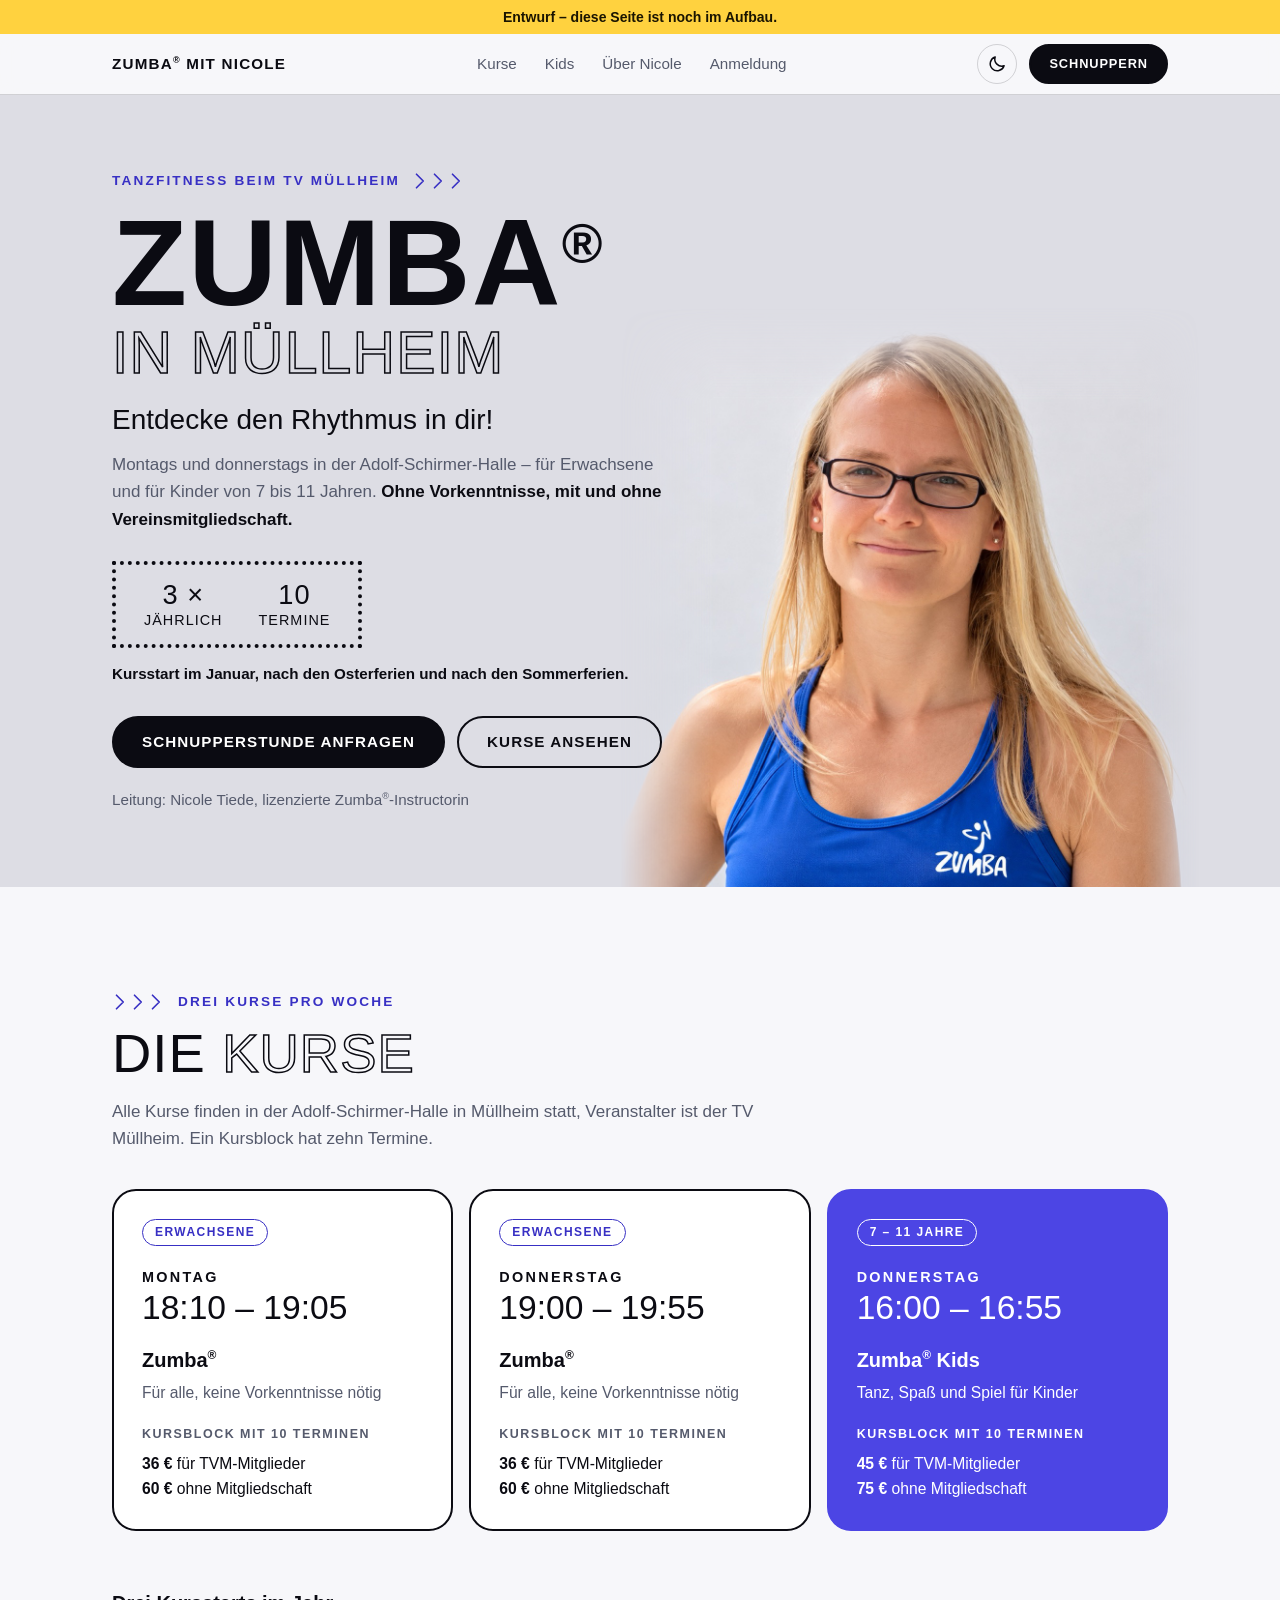
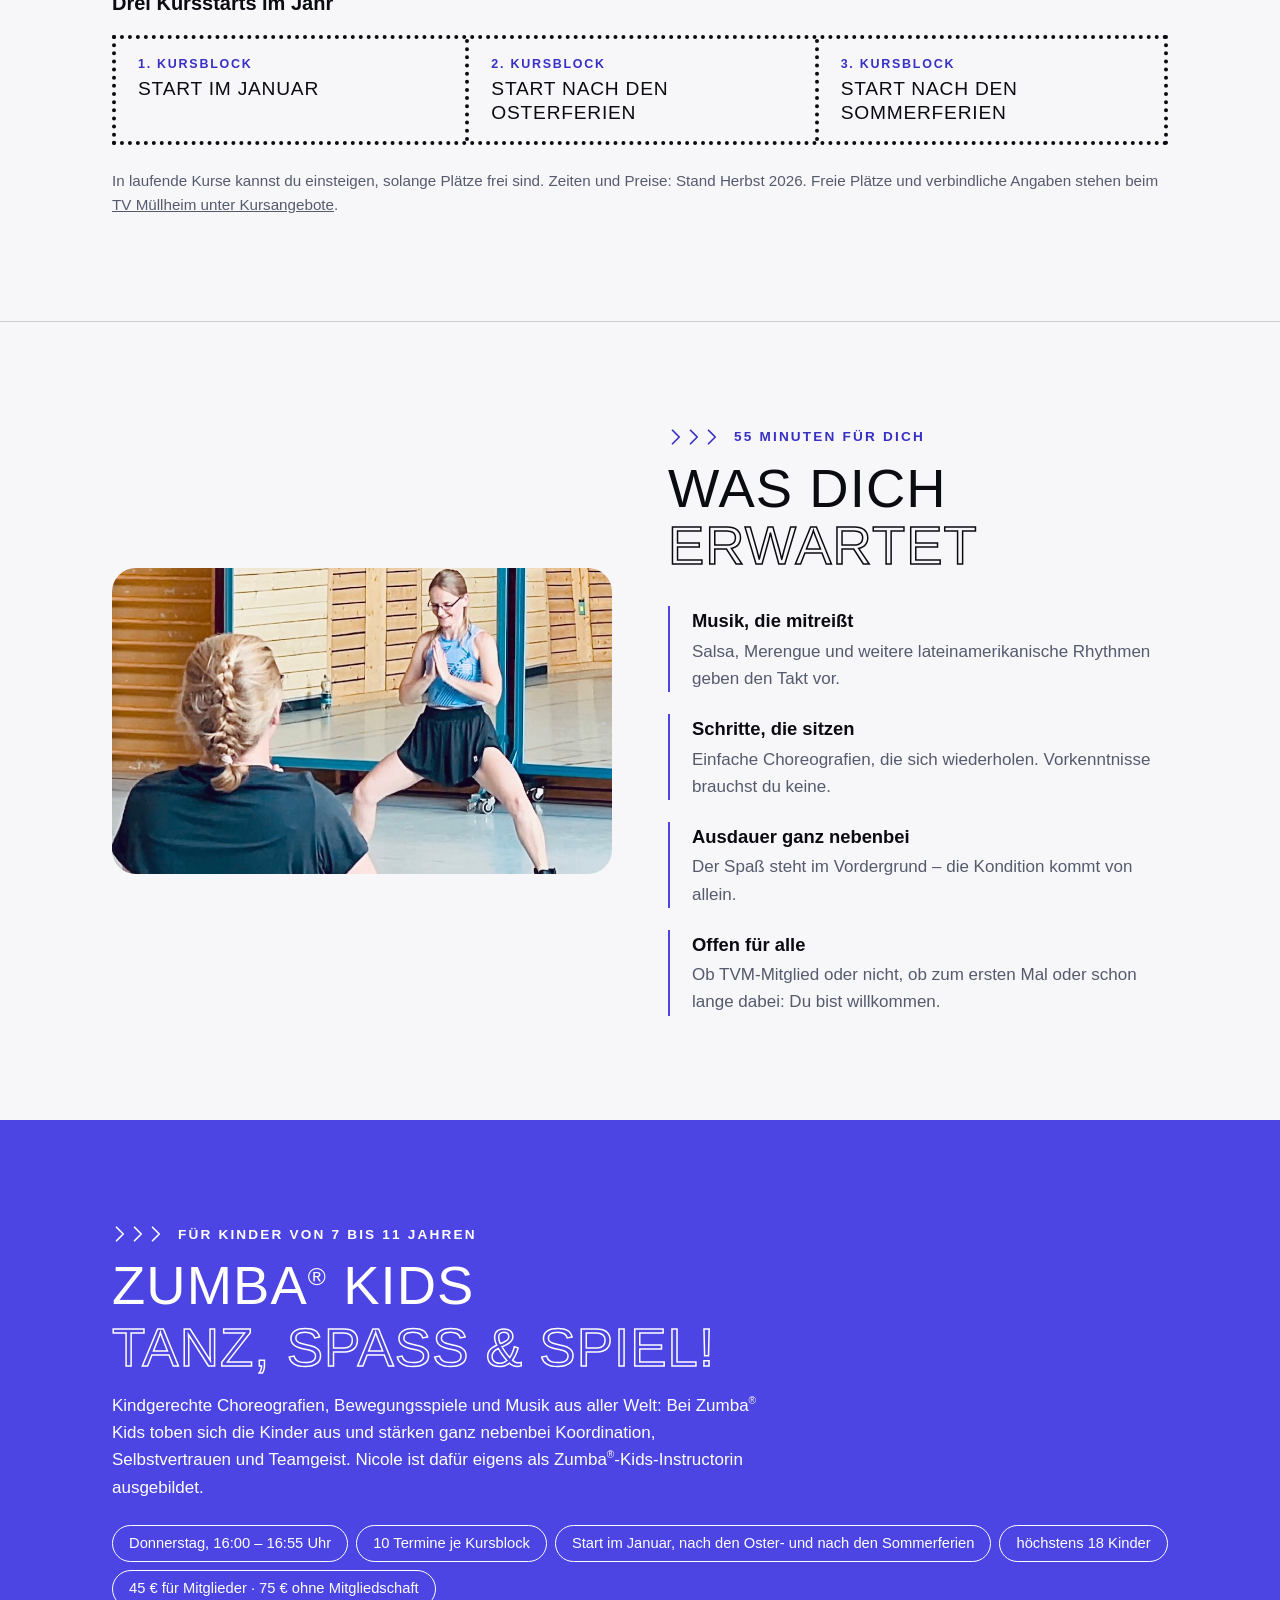
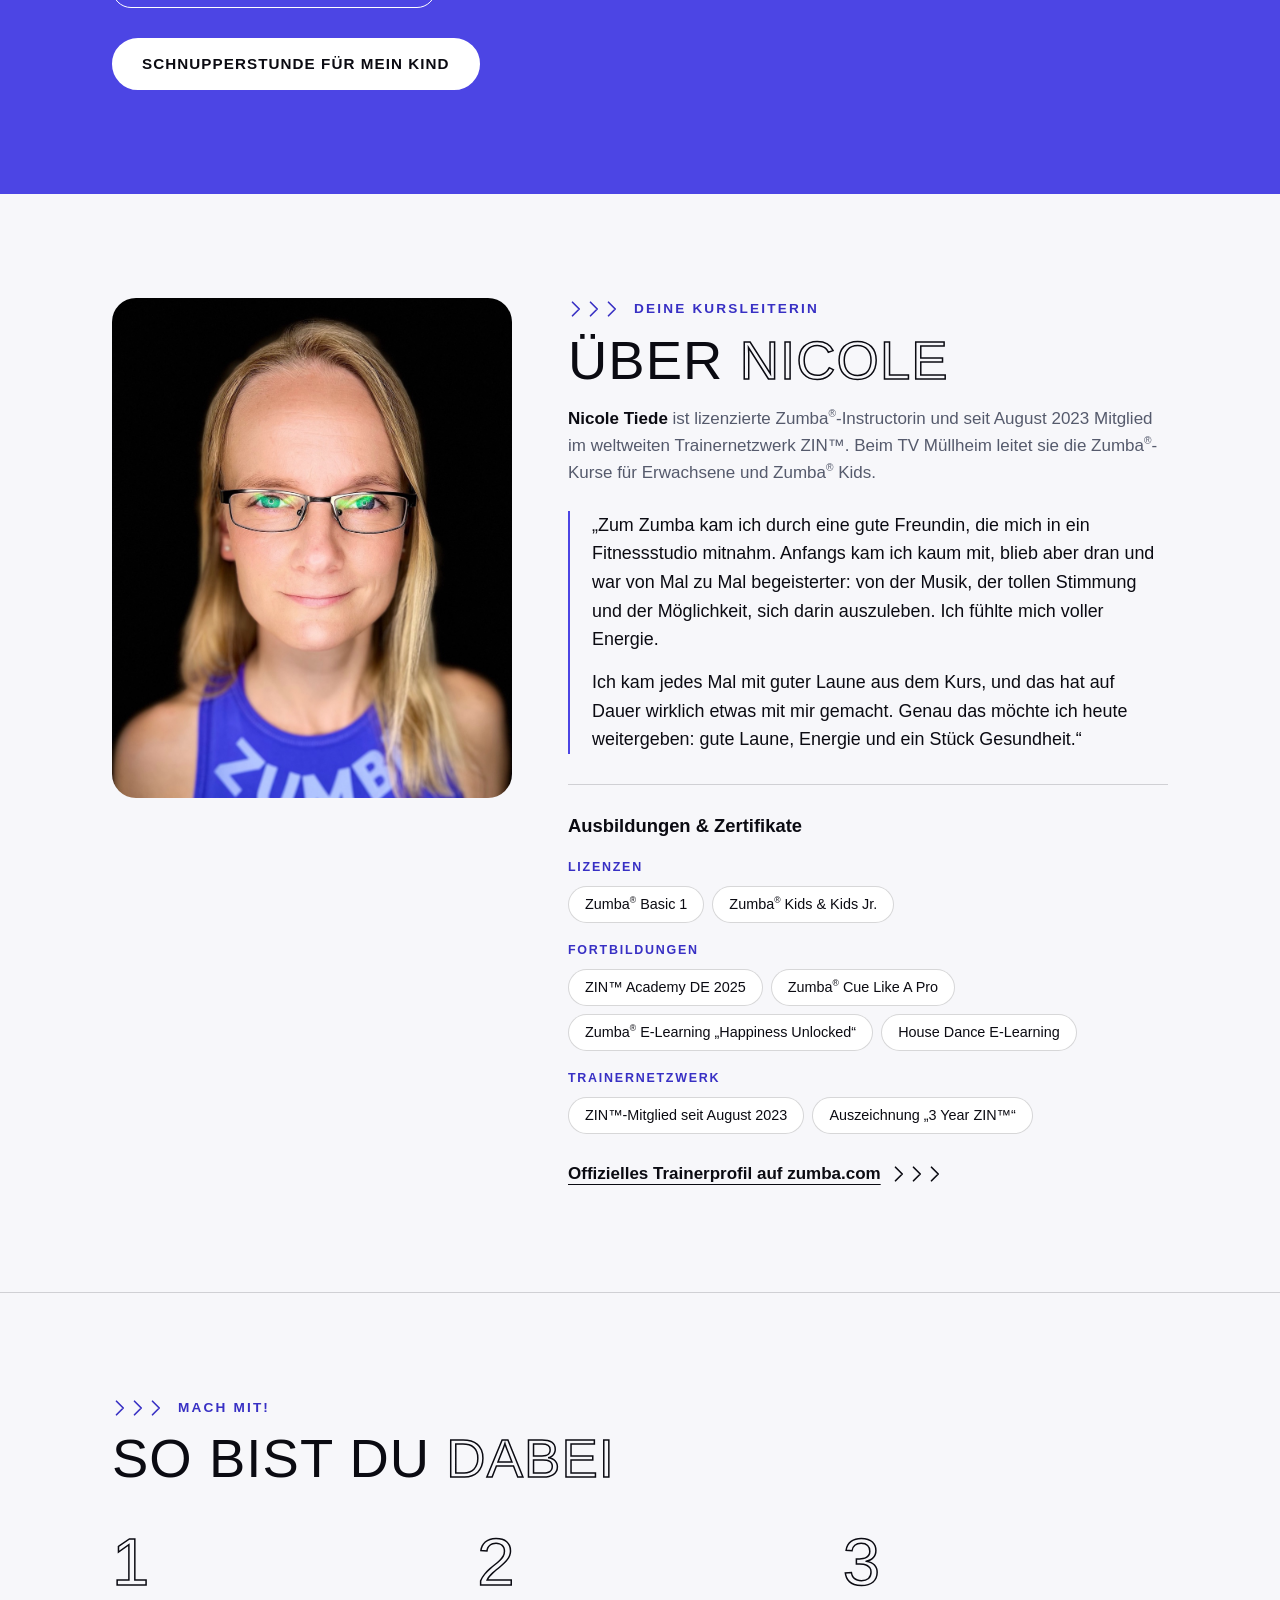
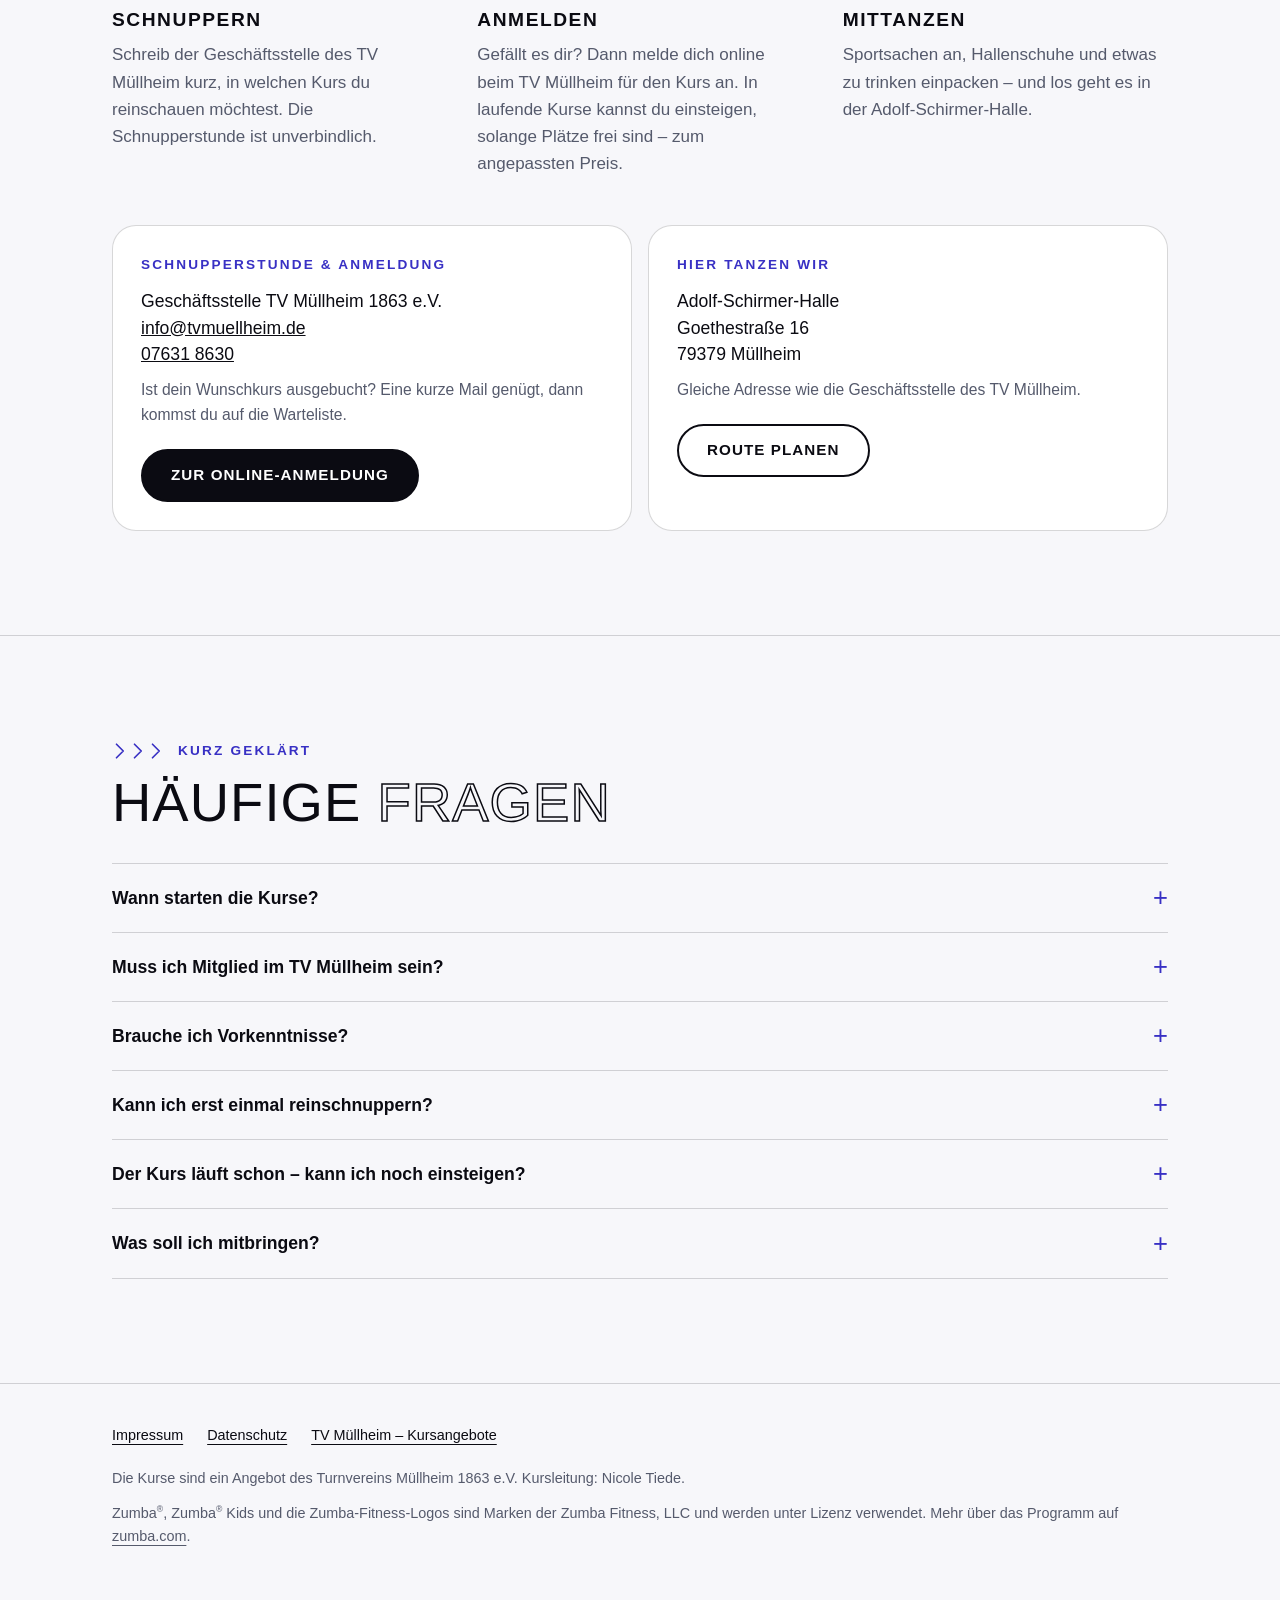
==== docs/index.html @ dc8fd29f "Häufige Fragen: Antwort zu „Was soll ich mitbringen?“ finalisiert Handtuch als freiwilliger Zusatz. " ====
<!doctype html>
<html lang="de">
<head>
  <meta charset="utf-8">
  <meta name="viewport" content="width=device-width, initial-scale=1">
  <title>Zumba in Müllheim mit Nicole Tiede – Kurse beim TV Müllheim</title>
  <meta name="description" content="Zumba® und Zumba® Kids in Müllheim: Tanzfitness mit Nicole Tiede beim TV Müllheim, montags und donnerstags in der Adolf-Schirmer-Halle. Kursstart im Januar, nach den Oster- und nach den Sommerferien. Ohne Vorkenntnisse, mit und ohne Mitgliedschaft.">
  <!-- ENTWURF: vor Veröffentlichung entfernen, damit Suchmaschinen die Seite aufnehmen -->
  <meta name="robots" content="noindex">
  <meta name="theme-color" content="#f7f7fa">
  <meta property="og:type" content="website">
  <meta property="og:locale" content="de_DE">
  <meta property="og:title" content="Zumba in Müllheim mit Nicole Tiede">
  <meta property="og:description" content="Entdecke den Rhythmus in dir! Zumba® und Zumba® Kids beim TV Müllheim – mit und ohne Mitgliedschaft.">
  <meta property="og:site_name" content="Zumba mit Nicole">
  <meta property="og:url" content="https://nicoletiede.github.io/">
  <meta property="og:image" content="https://nicoletiede.github.io/assets/img/og-zumba.jpg">
  <meta property="og:image:width" content="1200">
  <meta property="og:image:height" content="1200">
  <link rel="canonical" href="https://nicoletiede.github.io/">
  <link rel="icon" href="data:image/svg+xml,%3Csvg xmlns='http://www.w3.org/2000/svg' viewBox='0 0 64 64'%3E%3Crect width='64' height='64' rx='14'/%3E%3Cpath d='M14 18l14 14-14 14M34 18l14 14-14 14' fill='none' stroke='%23fff' stroke-width='6' stroke-linecap='round' stroke-linejoin='round'/%3E%3C/svg%3E">
  <!-- setzt die gemerkte Darstellung (hell/dunkel), bevor die Seite gezeichnet wird -->
  <script src="assets/js/theme.js"></script>
  <link rel="stylesheet" href="assets/css/style.css">
</head>
<body>

<svg width="0" height="0" style="position:absolute" aria-hidden="true" focusable="false">
  <symbol id="chev" viewBox="0 0 96 32">
    <path d="M8 4l12 12L8 28M40 4l12 12-12 12M72 4l12 12-12 12" fill="none" stroke="currentColor" stroke-width="3" stroke-linecap="round" stroke-linejoin="round"/>
  </symbol>
</svg>

<!-- ENTWURF: diese Leiste vor Veröffentlichung entfernen -->
<div class="draftbar">Entwurf – diese Seite ist noch im Aufbau.</div>

<header class="site-header">
  <div class="wrap">
    <a class="brand" href="#top">Zumba<sup>®</sup> mit Nicole</a>
    <nav class="nav" aria-label="Hauptnavigation">
      <a href="#kurse">Kurse</a>
      <a href="#kids">Kids</a>
      <a href="#nicole">Über Nicole</a>
      <a href="#anmeldung">Anmeldung</a>
    </nav>
    <div class="header-actions">
      <button class="theme-toggle" type="button" aria-label="Dunkle Darstellung einschalten">
        <svg class="icon-moon" viewBox="0 0 24 24" aria-hidden="true"><path d="M20.5 14.2A8.5 8.5 0 0 1 9.8 3.5a8.5 8.5 0 1 0 10.7 10.7z" fill="none" stroke="currentColor" stroke-width="1.8" stroke-linejoin="round"/></svg>
        <svg class="icon-sun" viewBox="0 0 24 24" aria-hidden="true"><circle cx="12" cy="12" r="4.2" fill="none" stroke="currentColor" stroke-width="1.8"/><path d="M12 2.5V5M12 19v2.5M2.5 12H5M19 12h2.5M5.3 5.3l1.8 1.8M16.9 16.9l1.8 1.8M5.3 18.7l1.8-1.8M16.9 7.1l1.8-1.8" fill="none" stroke="currentColor" stroke-width="1.8" stroke-linecap="round"/></svg>
      </button>
      <a class="btn btn--solid btn--small" href="#anmeldung">Schnuppern</a>
    </div>
  </div>
</header>

<main id="top">

  <section class="hero">
    <div class="wrap hero__inner">
      <div class="hero__text">
        <p class="eyebrow">Tanzfitness beim TV Müllheim <svg class="chev" aria-hidden="true"><use href="#chev"/></svg></p>
        <h1>
          <span class="solid">Zumba<sup>®</sup></span>
          <span class="outline">in Müllheim</span>
        </h1>
        <p class="tagline">Entdecke den Rhythmus in dir!</p>
        <p class="lead">Montags und donnerstags in der Adolf-Schirmer-Halle – für Erwachsene und für Kinder von 7 bis 11 Jahren. <strong>Ohne Vorkenntnisse, mit und ohne Vereinsmitgliedschaft.</strong></p>
        <div class="facts" role="group" aria-label="Kursrhythmus">
          <div><b>3 ×</b><span>jährlich</span></div>
          <div><b>10</b><span>Termine</span></div>
        </div>
        <p class="starts">Kursstart im Januar, nach den Osterferien und nach den Sommerferien.</p>
        <div class="cta">
          <a class="btn btn--solid" href="mailto:info@tvmuellheim.de?subject=Schnupperstunde%20Zumba&amp;body=Hallo%2C%0D%0A%0D%0Aich%20m%C3%B6chte%20gern%20zu%20einer%20Schnupperstunde%20Zumba%20kommen.%0D%0A%0D%0AWunschkurs%20(Montag%2018%3A10%20oder%20Donnerstag%2019%3A00)%3A%20%0D%0AName%3A%20%0D%0A%0D%0AViele%20Gr%C3%BC%C3%9Fe">Schnupperstunde anfragen</a>
          <a class="btn btn--ghost" href="#kurse">Kurse ansehen</a>
        </div>
        <p class="byline">Leitung: Nicole Tiede, lizenzierte Zumba<sup>®</sup>-Instructorin</p>
      </div>
      <div class="hero__media">
        <img class="theme-light" src="assets/img/nicole-hell.jpg" width="1200" height="1200" alt="Nicole Tiede im blauen Zumba-Top vor hellem Hintergrund">
        <img class="theme-dark" src="assets/img/nicole-dunkel.jpg" width="1000" height="1777" loading="lazy" alt="Nicole Tiede im blauen Zumba-Top vor schwarzem Hintergrund">
      </div>
    </div>
  </section>

  <section class="section" id="kurse">
    <div class="wrap">
      <p class="eyebrow"><svg class="chev" aria-hidden="true"><use href="#chev"/></svg> Drei Kurse pro Woche</p>
      <h2>Die <span class="outline">Kurse</span></h2>
      <p class="intro">Alle Kurse finden in der Adolf-Schirmer-Halle in Müllheim statt, Veranstalter ist der TV Müllheim. Ein Kursblock hat zehn Termine.</p>

      <div class="courses">
        <article class="course">
          <span class="course__tag">Erwachsene</span>
          <p class="course__day">Montag</p>
          <p class="course__time">18:10 – 19:05</p>
          <h3>Zumba<sup>®</sup></h3>
          <p class="course__meta">Für alle, keine Vorkenntnisse nötig</p>
          <p class="course__price"><span class="course__per">Kursblock mit 10 Terminen</span><b>36 €</b> für TVM-Mitglieder<br><b>60 €</b> ohne Mitgliedschaft</p>
        </article>

        <article class="course">
          <span class="course__tag">Erwachsene</span>
          <p class="course__day">Donnerstag</p>
          <p class="course__time">19:00 – 19:55</p>
          <h3>Zumba<sup>®</sup></h3>
          <p class="course__meta">Für alle, keine Vorkenntnisse nötig</p>
          <p class="course__price"><span class="course__per">Kursblock mit 10 Terminen</span><b>36 €</b> für TVM-Mitglieder<br><b>60 €</b> ohne Mitgliedschaft</p>
        </article>

        <article class="course course--kids">
          <span class="course__tag">7 – 11 Jahre</span>
          <p class="course__day">Donnerstag</p>
          <p class="course__time">16:00 – 16:55</p>
          <h3>Zumba<sup>®</sup> Kids</h3>
          <p class="course__meta">Tanz, Spaß und Spiel für Kinder</p>
          <p class="course__price"><span class="course__per">Kursblock mit 10 Terminen</span><b>45 €</b> für TVM-Mitglieder<br><b>75 €</b> ohne Mitgliedschaft</p>
        </article>
      </div>

      <h3 class="subhead">Drei Kursstarts im Jahr</h3>
      <ol class="terms">
        <li><span>1. Kursblock</span><b>Start im Januar</b></li>
        <li><span>2. Kursblock</span><b>Start nach den Osterferien</b></li>
        <li><span>3. Kursblock</span><b>Start nach den Sommerferien</b></li>
      </ol>

      <p class="note">In laufende Kurse kannst du einsteigen, solange Plätze frei sind. Zeiten und Preise: Stand Herbst 2026. Freie Plätze und verbindliche Angaben stehen beim <a href="https://www.tvmuellheim.de/kursangebote" rel="noopener">TV Müllheim unter Kursangebote</a>.</p>
    </div>
  </section>

  <section class="section section--line" id="erwartet">
    <div class="wrap split">
      <img class="photo" src="assets/img/kurs-halle.jpg" width="936" height="572" loading="lazy" alt="Nicole tanzt in der Sporthalle vor der Spiegelwand, im Vordergrund eine Teilnehmerin von hinten">
      <div>
        <p class="eyebrow"><svg class="chev" aria-hidden="true"><use href="#chev"/></svg> 55 Minuten für dich</p>
        <h2>Was dich <span class="outline">erwartet</span></h2>
        <ul class="points">
          <li>
            <h3>Musik, die mitreißt</h3>
            <p>Salsa, Merengue und weitere lateinamerikanische Rhythmen geben den Takt vor.</p>
          </li>
          <li>
            <h3>Schritte, die sitzen</h3>
            <p>Einfache Choreografien, die sich wiederholen. Vorkenntnisse brauchst du keine.</p>
          </li>
          <li>
            <h3>Ausdauer ganz nebenbei</h3>
            <p>Der Spaß steht im Vordergrund – die Kondition kommt von allein.</p>
          </li>
          <li>
            <h3>Offen für alle</h3>
            <p>Ob TVM-Mitglied oder nicht, ob zum ersten Mal oder schon lange dabei: Du bist willkommen.</p>
          </li>
        </ul>
      </div>
    </div>
  </section>

  <section class="section kids" id="kids">
    <div class="wrap">
      <p class="eyebrow"><svg class="chev" aria-hidden="true"><use href="#chev"/></svg> Für Kinder von 7 bis 11 Jahren</p>
      <h2>Zumba<sup>®</sup> Kids <span class="outline">Tanz, Spaß &amp; Spiel!</span></h2>
      <p class="intro">Kindgerechte Choreografien, Bewegungsspiele und Musik aus aller Welt: Bei Zumba<sup>®</sup> Kids toben sich die Kinder aus und stärken ganz nebenbei Koordination, Selbstvertrauen und Teamgeist. Nicole ist dafür eigens als Zumba<sup>®</sup>-Kids-Instructorin ausgebildet.</p>
      <ul class="kids__facts">
        <li>Donnerstag, 16:00 – 16:55 Uhr</li>
        <li>10 Termine je Kursblock</li>
        <li>Start im Januar, nach den Oster- und nach den Sommerferien</li>
        <li>höchstens 18 Kinder</li>
        <li>45 € für Mitglieder · 75 € ohne Mitgliedschaft</li>
      </ul>
      <div class="cta">
        <a class="btn btn--solid" href="mailto:info@tvmuellheim.de?subject=Schnupperstunde%20Zumba%20Kids&amp;body=Hallo%2C%0D%0A%0D%0Amein%20Kind%20m%C3%B6chte%20gern%20zu%20einer%20Schnupperstunde%20Zumba%20Kids%20kommen.%0D%0A%0D%0AName%20und%20Alter%20des%20Kindes%3A%20%0D%0A%0D%0AViele%20Gr%C3%BC%C3%9Fe">Schnupperstunde für mein Kind</a>
      </div>
    </div>
  </section>

  <section class="section" id="nicole">
    <div class="wrap split split--narrow-media">
      <div>
        <img class="photo photo--tall theme-light" src="assets/img/nicole-dunkel.jpg" width="1000" height="1777" loading="lazy" alt="Porträt von Nicole Tiede im blauen Zumba-Top">
        <img class="photo theme-dark" src="assets/img/nicole-hell.jpg" width="1200" height="1200" loading="lazy" alt="Porträt von Nicole Tiede im blauen Zumba-Top">
      </div>
      <div class="about__text">
        <p class="eyebrow"><svg class="chev" aria-hidden="true"><use href="#chev"/></svg> Deine Kursleiterin</p>
        <h2>Über <span class="outline">Nicole</span></h2>
        <p class="intro"><strong>Nicole Tiede</strong> ist lizenzierte Zumba<sup>®</sup>-Instructorin und seit August 2023 Mitglied im weltweiten Trainernetzwerk ZIN™. Beim TV Müllheim leitet sie die Zumba<sup>®</sup>-Kurse für Erwachsene und Zumba<sup>®</sup> Kids.</p>
        <blockquote class="quote">
          <p>„Zum Zumba kam ich durch eine gute Freundin, die mich in ein Fitnessstudio mitnahm. Anfangs kam ich kaum mit, blieb aber dran und war von Mal zu Mal begeisterter: von der Musik, der tollen Stimmung und der Möglichkeit, sich darin auszuleben. Ich fühlte mich voller Energie.</p>
          <p>Ich kam jedes Mal mit guter Laune aus dem Kurs, und das hat auf Dauer wirklich etwas mit mir gemacht. Genau das möchte ich heute weitergeben: gute Laune, Energie und ein Stück Gesundheit.“</p>
        </blockquote>

        <div class="quals">
          <h3>Ausbildungen &amp; Zertifikate</h3>
          <p class="quals__label">Lizenzen</p>
          <ul class="badges">
            <li>Zumba<sup>®</sup> Basic 1</li>
            <li>Zumba<sup>®</sup> Kids &amp; Kids Jr.</li>
          </ul>
          <p class="quals__label">Fortbildungen</p>
          <ul class="badges">
            <li>ZIN™ Academy DE 2025</li>
            <li>Zumba<sup>®</sup> Cue Like A Pro</li>
            <li>Zumba<sup>®</sup> E-Learning „Happiness Unlocked“</li>
            <li>House Dance E-Learning</li>
          </ul>
          <p class="quals__label">Trainernetzwerk</p>
          <ul class="badges">
            <li>ZIN™-Mitglied seit August 2023</li>
            <li>Auszeichnung „3 Year ZIN™“</li>
          </ul>
        </div>

        <a class="textlink" href="https://www.zumba.com/de-DE/p/niti/2502558" rel="noopener">Offizielles Trainerprofil auf zumba.com <svg class="chev" aria-hidden="true"><use href="#chev"/></svg></a>
      </div>
    </div>
  </section>

  <section class="section section--line" id="anmeldung">
    <div class="wrap">
      <p class="eyebrow"><svg class="chev" aria-hidden="true"><use href="#chev"/></svg> Mach mit!</p>
      <h2>So bist du <span class="outline">dabei</span></h2>

      <ol class="steps">
        <li>
          <h3>Schnuppern</h3>
          <p>Schreib der Geschäftsstelle des TV Müllheim kurz, in welchen Kurs du reinschauen möchtest. Die Schnupperstunde ist unverbindlich.</p>
        </li>
        <li>
          <h3>Anmelden</h3>
          <p>Gefällt es dir? Dann melde dich online beim TV Müllheim für den Kurs an. In laufende Kurse kannst du einsteigen, solange Plätze frei sind – zum angepassten Preis.</p>
        </li>
        <li>
          <h3>Mittanzen</h3>
          <p>Sportsachen an, Hallenschuhe und etwas zu trinken einpacken – und los geht es in der Adolf-Schirmer-Halle.</p>
        </li>
      </ol>

      <div class="cards">
        <div class="card">
          <h3>Schnupperstunde &amp; Anmeldung</h3>
          <address>
            Geschäftsstelle TV Müllheim 1863 e.V.<br>
            <a href="mailto:info@tvmuellheim.de?subject=Schnupperstunde%20Zumba">info@tvmuellheim.de</a><br>
            <a href="tel:+4976318630">07631 8630</a>
          </address>
          <p>Ist dein Wunschkurs ausgebucht? Eine kurze Mail genügt, dann kommst du auf die Warteliste.</p>
          <div class="cta">
            <a class="btn btn--solid" href="https://www.tvmuellheim.de/kursangebote" rel="noopener">Zur Online-Anmeldung</a>
          </div>
        </div>
        <div class="card">
          <h3>Hier tanzen wir</h3>
          <address>
            Adolf-Schirmer-Halle<br>
            Goethestraße 16<br>
            79379 Müllheim
          </address>
          <p>Gleiche Adresse wie die Geschäftsstelle des TV Müllheim.</p>
          <div class="cta">
            <a class="btn btn--ghost" href="https://www.google.com/maps/search/?api=1&amp;query=Adolf-Schirmer-Halle%2C%20Goethestra%C3%9Fe%2016%2C%2079379%20M%C3%BCllheim" rel="noopener">Route planen</a>
          </div>
        </div>
      </div>
    </div>
  </section>

  <section class="section section--line" id="fragen">
    <div class="wrap">
      <p class="eyebrow"><svg class="chev" aria-hidden="true"><use href="#chev"/></svg> Kurz geklärt</p>
      <h2>Häufige <span class="outline">Fragen</span></h2>
      <div class="faq">
        <details>
          <summary>Wann starten die Kurse?</summary>
          <p>Dreimal im Jahr: im Januar, nach den Osterferien und nach den Sommerferien. Jeder Kursblock hat zehn Termine. In laufende Kurse kannst du einsteigen, solange Plätze frei sind.</p>
        </details>
        <details>
          <summary>Muss ich Mitglied im TV Müllheim sein?</summary>
          <p>Nein, die Kurse sind offen für alle. Mitglieder zahlen eine ermäßigte Kursgebühr. Wer kein Mitglied ist, ist in den Kursstunden über den Verein sportversichert.</p>
        </details>
        <details>
          <summary>Brauche ich Vorkenntnisse?</summary>
          <p>Nein. Die Choreografien sind einfach aufgebaut und wiederholen sich – nach ein paar Liedern bist du drin.</p>
        </details>
        <details>
          <summary>Kann ich erst einmal reinschnuppern?</summary>
          <p>Ja. Eine unverbindliche Schnupperstunde ist nach kurzer Anmeldung über die Geschäftsstelle des TV Müllheim jederzeit möglich.</p>
        </details>
        <details>
          <summary>Der Kurs läuft schon – kann ich noch einsteigen?</summary>
          <p>Ja, solange Plätze frei sind. Die Kursgebühr wird dann entsprechend angepasst.</p>
        </details>
        <details>
          <summary>Was soll ich mitbringen?</summary>
          <p>Bequeme Sportkleidung, saubere Hallenschuhe und etwas zu trinken. Ein Handtuch ist praktisch, aber kein Muss.</p>
        </details>
      </div>
    </div>
  </section>

</main>

<footer class="site-footer">
  <div class="wrap">
    <nav aria-label="Rechtliches">
      <a href="impressum.html">Impressum</a>
      <a href="datenschutz.html">Datenschutz</a>
      <a href="https://www.tvmuellheim.de/kursangebote" rel="noopener">TV Müllheim – Kursangebote</a>
    </nav>
    <p>Die Kurse sind ein Angebot des Turnvereins Müllheim 1863 e.V. Kursleitung: Nicole Tiede.</p>
    <p>Zumba<sup>®</sup>, Zumba<sup>®</sup> Kids und die Zumba-Fitness-Logos sind Marken der Zumba Fitness, LLC und werden unter Lizenz verwendet. Mehr über das Programm auf <a href="https://www.zumba.com/de-DE" rel="noopener">zumba.com</a>.</p>
  </div>
</footer>

</body>
</html>
---- docs/assets/css/style.css ----
/* Zumba mit Nicole – Einseiter
   Hell ist Standard. Die dunkle Darstellung folgt den Flyern 2026:
   schwarz, weiße Konturschrift, das Blau des Tops. */

:root {
  color-scheme: light;
  --bg: #f7f7fa;
  --bg-hero: #dddde4; /* Hintergrundton des hellen Porträts */
  --surface: #ffffff;
  --card-bg: #ffffff;
  --ink: #0b0b12;
  --muted: #555a6c;
  --line: rgba(11, 11, 18, 0.16);
  --accent: #4c45e4; /* Blau des Tops */
  --accent-ink: #3830c4; /* farbiger Text */
  --btn-bg: #0b0b12;
  --btn-fg: #ffffff;
  --btn-hover-bg: #4c45e4;
  --btn-hover-fg: #ffffff;
  --ghost-hover: rgba(11, 11, 18, 0.08);
  --header-bg: rgba(247, 247, 250, 0.86);
  --todo: #8a5200;
  --radius: 24px;
  --wrap: 1120px;
  --gutter: 20px;
  --font: "Avenir Next", "Segoe UI", "Helvetica Neue", Roboto, Arial, sans-serif;
}

:root[data-theme="dark"] {
  color-scheme: dark;
  --bg: #07070a;
  --bg-hero: #000000;
  --surface: #111118;
  --card-bg: transparent;
  --ink: #f6f6f8;
  --muted: #a9acba;
  --line: rgba(255, 255, 255, 0.16);
  --accent-ink: #b5baff;
  --btn-bg: #f6f6f8;
  --btn-fg: #000000;
  --btn-hover-bg: #b5baff;
  --btn-hover-fg: #000000;
  --ghost-hover: rgba(255, 255, 255, 0.12);
  --header-bg: rgba(0, 0, 0, 0.78);
  --todo: #ffd23f;
}

*,
*::before,
*::after {
  box-sizing: border-box;
}

html {
  scroll-behavior: smooth;
  scroll-padding-top: 76px;
  -webkit-text-size-adjust: 100%;
}

body {
  margin: 0;
  background: var(--bg);
  color: var(--ink);
  font-family: var(--font);
  font-size: 1.0625rem;
  line-height: 1.6;
  -webkit-font-smoothing: antialiased;
}

img {
  display: block;
  max-width: 100%;
  height: auto;
}

a {
  color: inherit;
}

a:focus-visible,
button:focus-visible,
summary:focus-visible {
  outline: 3px solid var(--accent-ink);
  outline-offset: 3px;
  border-radius: 6px;
}

h1,
h2,
h3,
p {
  margin: 0;
}

sup {
  font-size: 0.6em;
  vertical-align: super;
  line-height: 0;
}

h1 sup,
h2 sup {
  font-size: 0.45em;
}

.wrap {
  max-width: var(--wrap);
  margin: 0 auto;
  padding: 0 var(--gutter);
}

/* Konturschrift wie „KURS“ auf dem Flyer */
.outline {
  color: transparent;
  -webkit-text-stroke: 1.5px var(--ink);
}

.chev {
  width: 54px;
  height: 18px;
  flex: none;
}

/* Bilder, die nur in einer Darstellung erscheinen */
.theme-dark {
  display: none;
}

:root[data-theme="dark"] .theme-light {
  display: none;
}

:root[data-theme="dark"] .theme-dark {
  display: block;
}

/* ---------- Entwurfshinweise (vor Veröffentlichung entfernen) ---------- */

.draftbar {
  background: #ffd23f;
  color: #1a1400;
  font-size: 0.875rem;
  font-weight: 600;
  text-align: center;
  padding: 6px var(--gutter);
}

.todo {
  color: var(--todo);
  outline: 2px dashed var(--todo);
  outline-offset: 4px;
  border-radius: 4px;
}

/* ---------- Kopfzeile ---------- */

.site-header {
  position: sticky;
  top: 0;
  z-index: 20;
  background: var(--header-bg);
  -webkit-backdrop-filter: blur(12px);
  backdrop-filter: blur(12px);
  border-bottom: 1px solid var(--line);
}

.site-header .wrap {
  display: flex;
  align-items: center;
  justify-content: space-between;
  gap: 12px;
  min-height: 60px;
}

.brand {
  font-weight: 600;
  letter-spacing: 0.05em;
  text-transform: uppercase;
  text-decoration: none;
  font-size: 0.85rem;
  white-space: nowrap;
}

.nav {
  display: none;
  gap: 28px;
  font-size: 0.95rem;
}

.nav a {
  text-decoration: none;
  color: var(--muted);
}

.nav a:hover {
  color: var(--ink);
}

.header-actions {
  display: flex;
  align-items: center;
  gap: 8px;
}

/* Umschalter hell/dunkel – erscheint nur, wenn das Skript läuft */
.theme-toggle {
  display: none;
  align-items: center;
  justify-content: center;
  width: 40px;
  height: 40px;
  padding: 0;
  border: 1px solid var(--line);
  border-radius: 50%;
  background: transparent;
  color: var(--ink);
  cursor: pointer;
}

.js .theme-toggle {
  display: inline-flex;
}

.theme-toggle:hover {
  background: var(--ghost-hover);
}

.theme-toggle svg {
  width: 20px;
  height: 20px;
}

.theme-toggle .icon-sun,
:root[data-theme="dark"] .theme-toggle .icon-moon {
  display: none;
}

:root[data-theme="dark"] .theme-toggle .icon-sun {
  display: block;
}

/* ---------- Buttons ---------- */

.btn {
  display: inline-flex;
  align-items: center;
  justify-content: center;
  gap: 10px;
  min-height: 52px;
  padding: 12px 28px;
  border: 2px solid var(--ink);
  border-radius: 999px;
  font-weight: 600;
  font-size: 0.95rem;
  letter-spacing: 0.07em;
  text-transform: uppercase;
  text-decoration: none;
  text-align: center;
  transition: background-color 0.15s ease, color 0.15s ease, border-color 0.15s ease;
}

.btn--solid {
  background: var(--btn-bg);
  border-color: var(--btn-bg);
  color: var(--btn-fg);
}

.btn--solid:hover {
  background: var(--btn-hover-bg);
  border-color: var(--btn-hover-bg);
  color: var(--btn-hover-fg);
}

.btn--ghost:hover {
  background: var(--ghost-hover);
}

.btn--small {
  min-height: 40px;
  padding: 6px 14px;
  font-size: 0.78rem;
}

/* ---------- Hero ---------- */

.hero {
  background: var(--bg-hero);
  overflow: hidden;
}

.hero__inner {
  display: grid;
}

.hero__media {
  order: -1;
  margin: 0 calc(var(--gutter) * -1);
}

.hero__media img {
  width: 100%;
  height: 100%;
  object-fit: cover;
}

/* hell: quadratisches Porträt, läuft unten in den Hintergrund aus */
.hero__media .theme-light {
  aspect-ratio: 1 / 1;
  height: auto;
  -webkit-mask-image: linear-gradient(to bottom, #000 58%, transparent 94%);
  mask-image: linear-gradient(to bottom, #000 58%, transparent 94%);
}

/* dunkel: hohes Porträt, läuft unten ins Schwarz aus */
:root[data-theme="dark"] .hero__media {
  height: min(60vh, 500px);
}

.hero__media .theme-dark {
  object-position: 50% 14%;
  -webkit-mask-image: linear-gradient(to bottom, #000 52%, transparent 98%);
  mask-image: linear-gradient(to bottom, #000 52%, transparent 98%);
}

.hero__text {
  position: relative;
  z-index: 1;
  margin-top: -44px;
  padding-bottom: 64px;
}

:root[data-theme="dark"] .hero__text {
  margin-top: -104px;
}

.eyebrow {
  display: flex;
  align-items: center;
  gap: 12px;
  color: var(--accent-ink);
  font-size: 0.85rem;
  font-weight: 600;
  letter-spacing: 0.16em;
  text-transform: uppercase;
}

.hero h1 {
  margin-top: 14px;
  font-weight: 600;
  text-transform: uppercase;
  line-height: 0.92;
}

.hero h1 .solid {
  display: block;
  font-size: clamp(4.4rem, 21vw, 8.5rem);
  letter-spacing: 0.01em;
}

.hero h1 .outline {
  display: block;
  margin-top: 0.12em;
  font-size: clamp(2.1rem, 10vw, 4.1rem);
  font-weight: 500;
  letter-spacing: 0.02em;
}

.tagline {
  margin-top: 22px;
  font-size: clamp(1.35rem, 4.6vw, 1.75rem);
  font-weight: 300;
  line-height: 1.25;
}

.lead {
  margin-top: 14px;
  max-width: 34em;
  color: var(--muted);
}

.lead strong {
  color: var(--ink);
  font-weight: 600;
}

/* gepunkteter Kasten wie „3 x jährlich / 10 Abende“ */
.facts {
  display: inline-grid;
  grid-auto-flow: column;
  gap: 36px;
  margin-top: 28px;
  padding: 14px 28px;
  border: 4px dotted var(--ink);
  text-align: center;
  text-transform: uppercase;
  line-height: 1.15;
  letter-spacing: 0.06em;
}

.facts b {
  display: block;
  font-size: 1.7rem;
  font-weight: 300;
}

.facts span {
  font-size: 0.9rem;
}

.starts {
  margin-top: 14px;
  font-size: 0.95rem;
  font-weight: 600;
}

.cta {
  display: flex;
  flex-wrap: wrap;
  gap: 12px;
  margin-top: 30px;
}

.byline {
  margin-top: 20px;
  color: var(--muted);
  font-size: 0.95rem;
}

/* ---------- Abschnitte ---------- */

.section {
  padding: 72px 0;
}

.section--line {
  border-top: 1px solid var(--line);
}

.section h2 {
  margin-top: 12px;
  font-size: clamp(2.1rem, 7vw, 3.4rem);
  font-weight: 300;
  line-height: 1.05;
  letter-spacing: 0.02em;
  text-transform: uppercase;
}

.section h2 .outline {
  font-weight: 500;
}

.intro {
  margin-top: 16px;
  max-width: 40em;
  color: var(--muted);
}

/* ---------- Kurse ---------- */

.courses {
  display: grid;
  gap: 16px;
  margin-top: 36px;
}

.course {
  display: flex;
  flex-direction: column;
  padding: 28px;
  border: 2px solid var(--ink);
  border-radius: var(--radius);
  background: var(--card-bg);
}

.course__tag {
  align-self: flex-start;
  padding: 3px 12px;
  border: 1px solid currentColor;
  border-radius: 999px;
  font-size: 0.75rem;
  font-weight: 600;
  letter-spacing: 0.12em;
  text-transform: uppercase;
  color: var(--accent-ink);
}

.course__day {
  margin-top: 20px;
  font-size: 0.9rem;
  font-weight: 600;
  letter-spacing: 0.16em;
  text-transform: uppercase;
}

.course__time {
  font-size: 2.1rem;
  font-weight: 300;
  line-height: 1.15;
  font-variant-numeric: tabular-nums;
}

.course h3 {
  margin-top: 16px;
  font-size: 1.25rem;
  font-weight: 600;
}

.course__meta {
  margin-top: 4px;
  color: var(--muted);
  font-size: 0.98rem;
}

.course__price {
  margin-top: auto;
  padding-top: 20px;
  font-size: 0.98rem;
}

.course__price b {
  font-weight: 600;
}

.course__per {
  display: block;
  margin-bottom: 6px;
  color: var(--muted);
  font-size: 0.78rem;
  font-weight: 600;
  letter-spacing: 0.12em;
  text-transform: uppercase;
}

/* Kids-Karte: in beiden Darstellungen blau mit weißer Schrift */
.course--kids {
  background: var(--accent);
  border-color: var(--accent);
  color: #fff;
}

.course--kids .course__tag,
.course--kids .course__meta,
.course--kids .course__per {
  color: #fff;
}

.subhead {
  margin-top: 56px;
  font-size: 1.25rem;
  font-weight: 600;
}

/* Kursjahr: dreigeteilter gepunkteter Kasten */
.terms {
  display: grid;
  margin: 16px 0 0;
  padding: 0;
  list-style: none;
  border: 4px dotted var(--ink);
}

.terms li {
  padding: 16px 22px;
}

.terms li + li {
  border-top: 4px dotted var(--ink);
}

.terms span {
  display: block;
  color: var(--accent-ink);
  font-size: 0.78rem;
  font-weight: 600;
  letter-spacing: 0.14em;
  text-transform: uppercase;
}

.terms b {
  display: block;
  margin-top: 2px;
  font-size: 1.2rem;
  font-weight: 400;
  line-height: 1.25;
  letter-spacing: 0.04em;
  text-transform: uppercase;
}

.note {
  margin-top: 24px;
  color: var(--muted);
  font-size: 0.95rem;
}

/* ---------- Was dich erwartet ---------- */

.split {
  display: grid;
  gap: 36px;
  align-items: center;
}

.photo {
  border-radius: var(--radius);
  width: 100%;
}

.photo--tall {
  aspect-ratio: 4 / 5;
  object-fit: cover;
  object-position: 50% 10%;
}

.points {
  display: grid;
  gap: 22px;
  margin: 32px 0 0;
  padding: 0;
  list-style: none;
}

.points li {
  padding-left: 22px;
  border-left: 2px solid var(--accent);
}

.points h3 {
  font-size: 1.15rem;
  font-weight: 600;
}

.points p {
  margin-top: 2px;
  color: var(--muted);
}

/* ---------- Kids-Band: in beiden Darstellungen blau ---------- */

.kids {
  background: var(--accent);
  color: #fff;
}

.kids .eyebrow,
.kids .intro {
  color: #fff;
}

.kids h2 .outline {
  display: block;
  margin-top: 0.08em;
  -webkit-text-stroke-color: #fff;
}

.kids p {
  max-width: 38em;
}

.kids__facts {
  display: flex;
  flex-wrap: wrap;
  gap: 8px;
  margin: 24px 0 0;
  padding: 0;
  list-style: none;
}

.kids__facts li {
  padding: 6px 16px;
  border: 1.5px solid #fff;
  border-radius: 999px;
  font-size: 0.92rem;
}

.kids .btn--solid {
  background: #fff;
  border-color: #fff;
  color: #0b0b12;
}

.kids .btn--solid:hover {
  background: #0b0b12;
  border-color: #0b0b12;
  color: #fff;
}

/* ---------- Über Nicole ---------- */

.about__text p + p {
  margin-top: 14px;
}

.about__text p {
  color: var(--muted);
}

.about__text p strong {
  color: var(--ink);
  font-weight: 600;
}

.about__text .eyebrow {
  color: var(--accent-ink);
}

/* Nicoles eigene Worte */
.quote {
  margin: 24px 0 0;
  padding-left: 22px;
  border-left: 2px solid var(--accent);
}

.about__text .quote p {
  color: var(--ink);
  font-size: 1.12rem;
  line-height: 1.6;
}

.quals {
  margin-top: 30px;
  padding-top: 26px;
  border-top: 1px solid var(--line);
}

.quals h3 {
  font-size: 1.15rem;
  font-weight: 600;
}

.about__text .quals__label {
  margin-top: 18px;
  color: var(--accent-ink);
  font-size: 0.78rem;
  font-weight: 600;
  letter-spacing: 0.14em;
  text-transform: uppercase;
}

.badges {
  display: flex;
  flex-wrap: wrap;
  gap: 8px;
  margin: 8px 0 0;
  padding: 0;
  list-style: none;
}

.badges li {
  padding: 6px 16px;
  border: 1px solid var(--line);
  border-radius: 999px;
  background: var(--surface);
  font-size: 0.9rem;
}

.textlink {
  display: inline-flex;
  align-items: center;
  gap: 10px;
  margin-top: 26px;
  font-weight: 600;
  text-underline-offset: 5px;
}

.textlink:hover {
  color: var(--accent-ink);
}

/* ---------- Anmeldung ---------- */

.steps {
  display: grid;
  gap: 28px;
  margin: 40px 0 0;
  padding: 0;
  list-style: none;
  counter-reset: step;
}

.steps li {
  counter-increment: step;
}

.steps li::before {
  content: counter(step);
  display: block;
  font-size: 4.2rem;
  font-weight: 500;
  line-height: 1;
  color: transparent;
  -webkit-text-stroke: 1.5px var(--ink);
}

.steps h3 {
  margin-top: 10px;
  font-size: 1.2rem;
  font-weight: 600;
  letter-spacing: 0.08em;
  text-transform: uppercase;
}

.steps p {
  margin-top: 6px;
  color: var(--muted);
}

.cards {
  display: grid;
  gap: 16px;
  margin-top: 48px;
}

.card {
  padding: 28px;
  border: 1px solid var(--line);
  border-radius: var(--radius);
  background: var(--surface);
}

.card h3 {
  font-size: 0.85rem;
  font-weight: 600;
  letter-spacing: 0.16em;
  text-transform: uppercase;
  color: var(--accent-ink);
}

.card address {
  margin-top: 12px;
  font-style: normal;
  font-size: 1.1rem;
  line-height: 1.5;
}

.card p {
  margin-top: 10px;
  color: var(--muted);
  font-size: 0.98rem;
}

.card .cta {
  margin-top: 22px;
}

/* ---------- FAQ ---------- */

.faq {
  margin-top: 32px;
  border-top: 1px solid var(--line);
}

.faq details {
  border-bottom: 1px solid var(--line);
}

.faq summary {
  display: flex;
  justify-content: space-between;
  align-items: center;
  gap: 16px;
  padding: 20px 0;
  cursor: pointer;
  font-size: 1.1rem;
  font-weight: 600;
  list-style: none;
}

.faq summary::-webkit-details-marker {
  display: none;
}

.faq summary::after {
  content: "+";
  flex: none;
  font-size: 1.6rem;
  font-weight: 300;
  line-height: 1;
  color: var(--accent-ink);
}

.faq details[open] summary::after {
  content: "–";
}

.faq details p {
  max-width: 44em;
  padding: 0 0 22px;
  color: var(--muted);
}

/* ---------- Fußzeile ---------- */

.site-footer {
  padding: 40px 0 56px;
  border-top: 1px solid var(--line);
  color: var(--muted);
  font-size: 0.9rem;
}

.site-footer p + p {
  margin-top: 12px;
}

.site-footer nav {
  display: flex;
  flex-wrap: wrap;
  gap: 8px 24px;
  margin-bottom: 20px;
  color: var(--ink);
}

.site-footer a {
  text-underline-offset: 4px;
}

/* ---------- Rechtstexte ---------- */

.legal {
  max-width: 46em;
  padding-top: 56px;
  padding-bottom: 72px;
}

.legal h1 {
  font-size: clamp(2rem, 7vw, 3rem);
  font-weight: 300;
  letter-spacing: 0.02em;
  text-transform: uppercase;
}

.legal h1 .outline {
  font-weight: 500;
}

.legal .cta {
  margin-top: 28px;
}

.legal h2 {
  margin-top: 36px;
  font-size: 1.2rem;
  font-weight: 600;
}

.legal p,
.legal ul {
  margin-top: 12px;
  color: var(--muted);
}

.legal ul {
  padding-left: 1.2em;
}

/* ---------- große Handys quer: Porträt nicht über die volle Breite aufziehen ---------- */

@media (min-width: 480px) and (max-width: 759px) {
  .hero__media {
    width: 440px;
    max-width: 100%;
    margin: 0 auto;
  }

  .hero__media .theme-light {
    -webkit-mask-image: linear-gradient(to bottom, #000 58%, transparent 94%),
      linear-gradient(to right, transparent 0, #000 14%, #000 86%, transparent 100%);
    -webkit-mask-composite: source-in;
    mask-image: linear-gradient(to bottom, #000 58%, transparent 94%),
      linear-gradient(to right, transparent 0, #000 14%, #000 86%, transparent 100%);
    mask-composite: intersect;
  }

  .hero__media .theme-dark {
    -webkit-mask-image: linear-gradient(to bottom, #000 52%, transparent 98%),
      linear-gradient(to right, transparent 0, #000 14%, #000 86%, transparent 100%);
    -webkit-mask-composite: source-in;
    mask-image: linear-gradient(to bottom, #000 52%, transparent 98%),
      linear-gradient(to right, transparent 0, #000 14%, #000 86%, transparent 100%);
    mask-composite: intersect;
  }
}

/* ---------- ab Tablet ---------- */

@media (min-width: 720px) {
  :root {
    --gutter: 32px;
  }

  .brand {
    font-size: 0.95rem;
    letter-spacing: 0.08em;
  }

  .nav {
    display: flex;
  }

  .header-actions {
    gap: 12px;
  }

  .btn--small {
    padding: 6px 18px;
    font-size: 0.8rem;
  }

  .section {
    padding: 104px 0;
  }

  .courses {
    grid-template-columns: repeat(3, 1fr);
  }

  .terms {
    grid-template-columns: repeat(3, 1fr);
  }

  .terms li + li {
    border-top: 0;
    border-left: 4px dotted var(--ink);
  }

  .steps {
    grid-template-columns: repeat(3, 1fr);
    gap: 40px;
  }

  .cards {
    grid-template-columns: 1fr 1fr;
  }

  .split {
    grid-template-columns: 1fr 1fr;
    gap: 56px;
  }

  .split--narrow-media {
    grid-template-columns: 0.8fr 1.2fr;
    align-items: start;
  }
}

/* ---------- Tablet und Desktop: Porträt rechts neben dem Text ---------- */

@media (min-width: 760px) {
  .hero__inner {
    grid-template-columns: 1.1fr 0.9fr;
    align-items: center;
    gap: 24px;
    min-height: min(88vh, 800px);
  }

  .hero__text,
  :root[data-theme="dark"] .hero__text {
    margin-top: 0;
    padding: 72px 0;
  }

  .hero h1 .solid {
    font-size: clamp(5rem, 9.6vw, 8.5rem);
  }

  .hero h1 .outline {
    font-size: clamp(2.4rem, 4.6vw, 4.1rem);
  }

  /* hell: Porträt steht auf der Unterkante, oben und seitlich weich auslaufend */
  .hero__media {
    order: 2;
    align-self: end;
    margin: 0 calc(var(--gutter) * -1) 0 -18%;
  }

  .hero__media .theme-light {
    -webkit-mask-image: linear-gradient(to bottom, transparent 0, #000 16%),
      linear-gradient(to right, transparent 0, #000 16%, #000 90%, transparent 100%);
    -webkit-mask-composite: source-in;
    mask-image: linear-gradient(to bottom, transparent 0, #000 16%),
      linear-gradient(to right, transparent 0, #000 16%, #000 90%, transparent 100%);
    mask-composite: intersect;
  }

  /* dunkel: hohes Porträt über die ganze Höhe, unten und seitlich ins Schwarz */
  :root[data-theme="dark"] .hero__inner {
    grid-template-columns: 1.15fr 0.85fr;
    min-height: min(90vh, 840px);
  }

  :root[data-theme="dark"] .hero__media {
    align-self: stretch;
    height: auto;
    min-height: min(90vh, 840px);
    margin: 0 calc(var(--gutter) * -1) 0 0;
  }

  .hero__media .theme-dark {
    object-position: 50% 0;
    -webkit-mask-image: linear-gradient(to bottom, #000 72%, transparent 100%),
      linear-gradient(to right, transparent 0, #000 12%, #000 86%, transparent 100%);
    -webkit-mask-composite: source-in;
    mask-image: linear-gradient(to bottom, #000 72%, transparent 100%),
      linear-gradient(to right, transparent 0, #000 12%, #000 86%, transparent 100%);
    mask-composite: intersect;
  }
}

@media (prefers-reduced-motion: reduce) {
  html {
    scroll-behavior: auto;
  }

  .btn {
    transition: none;
  }
}
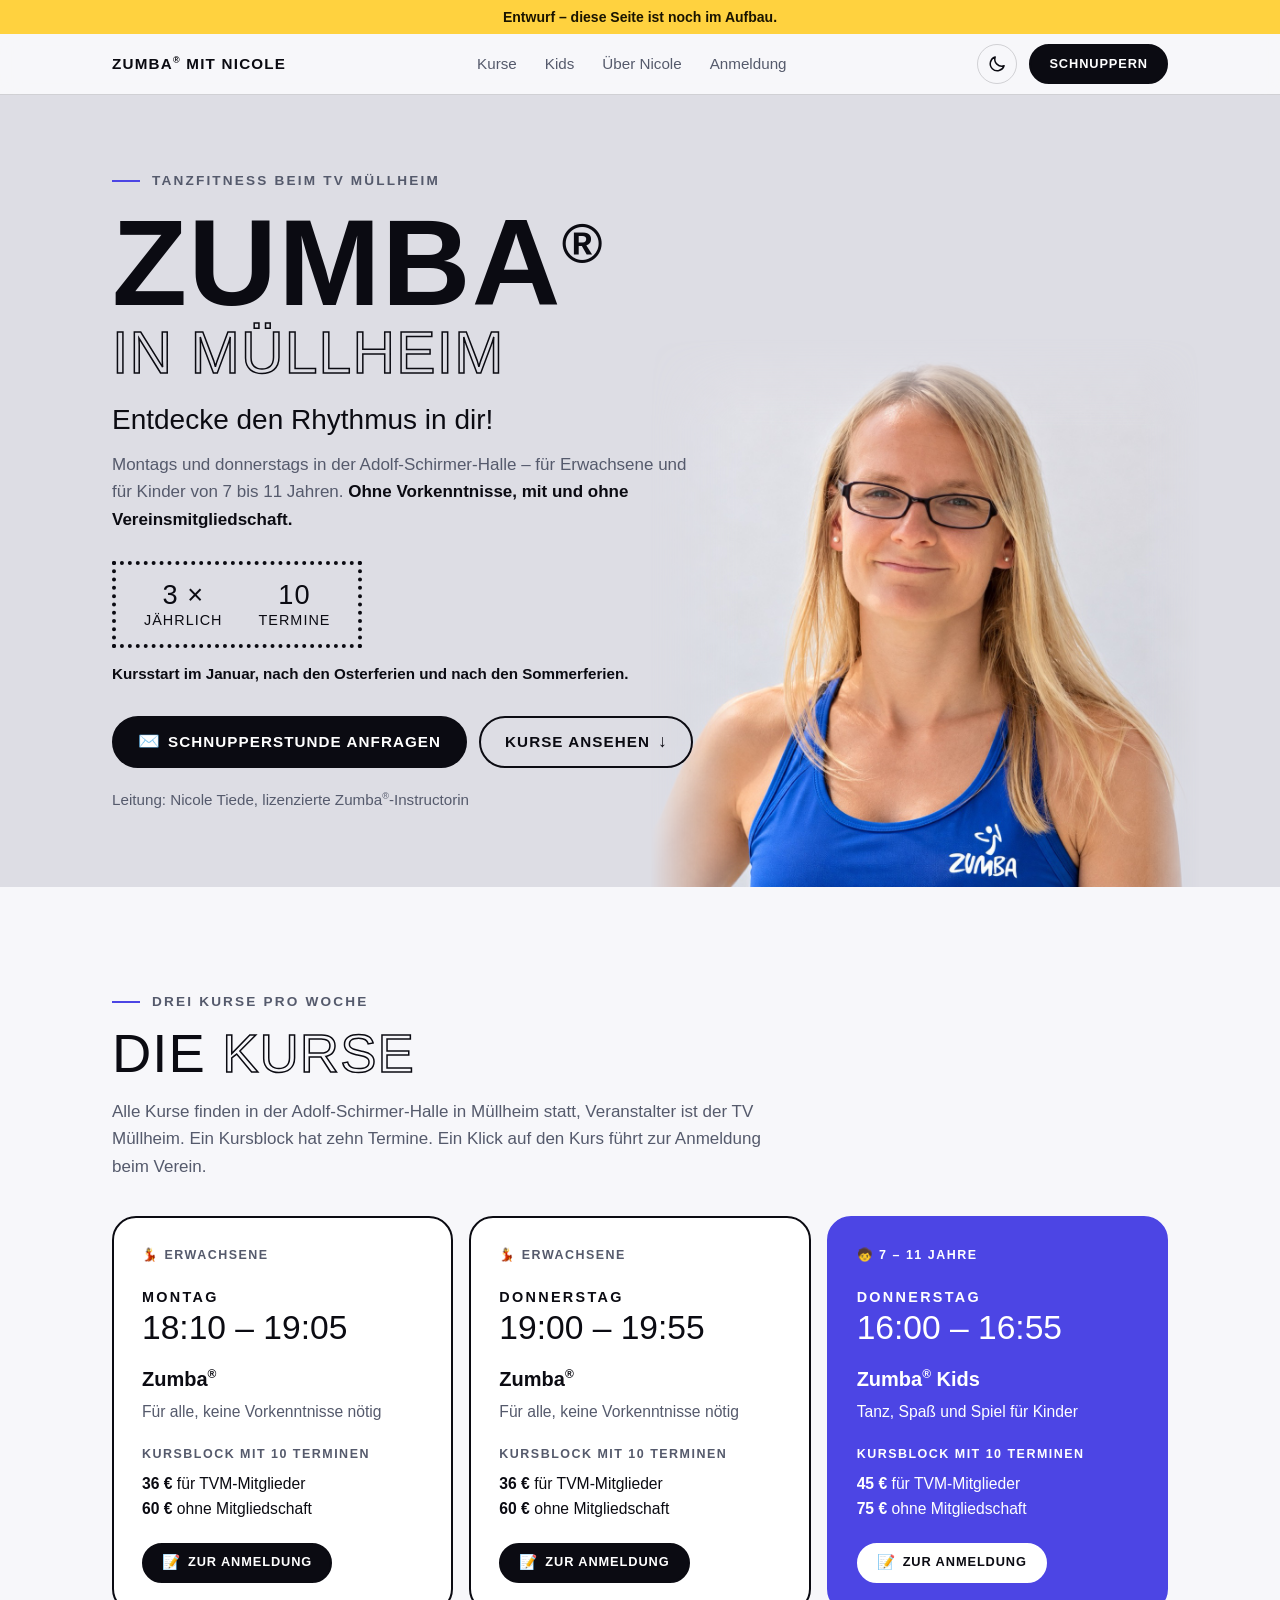
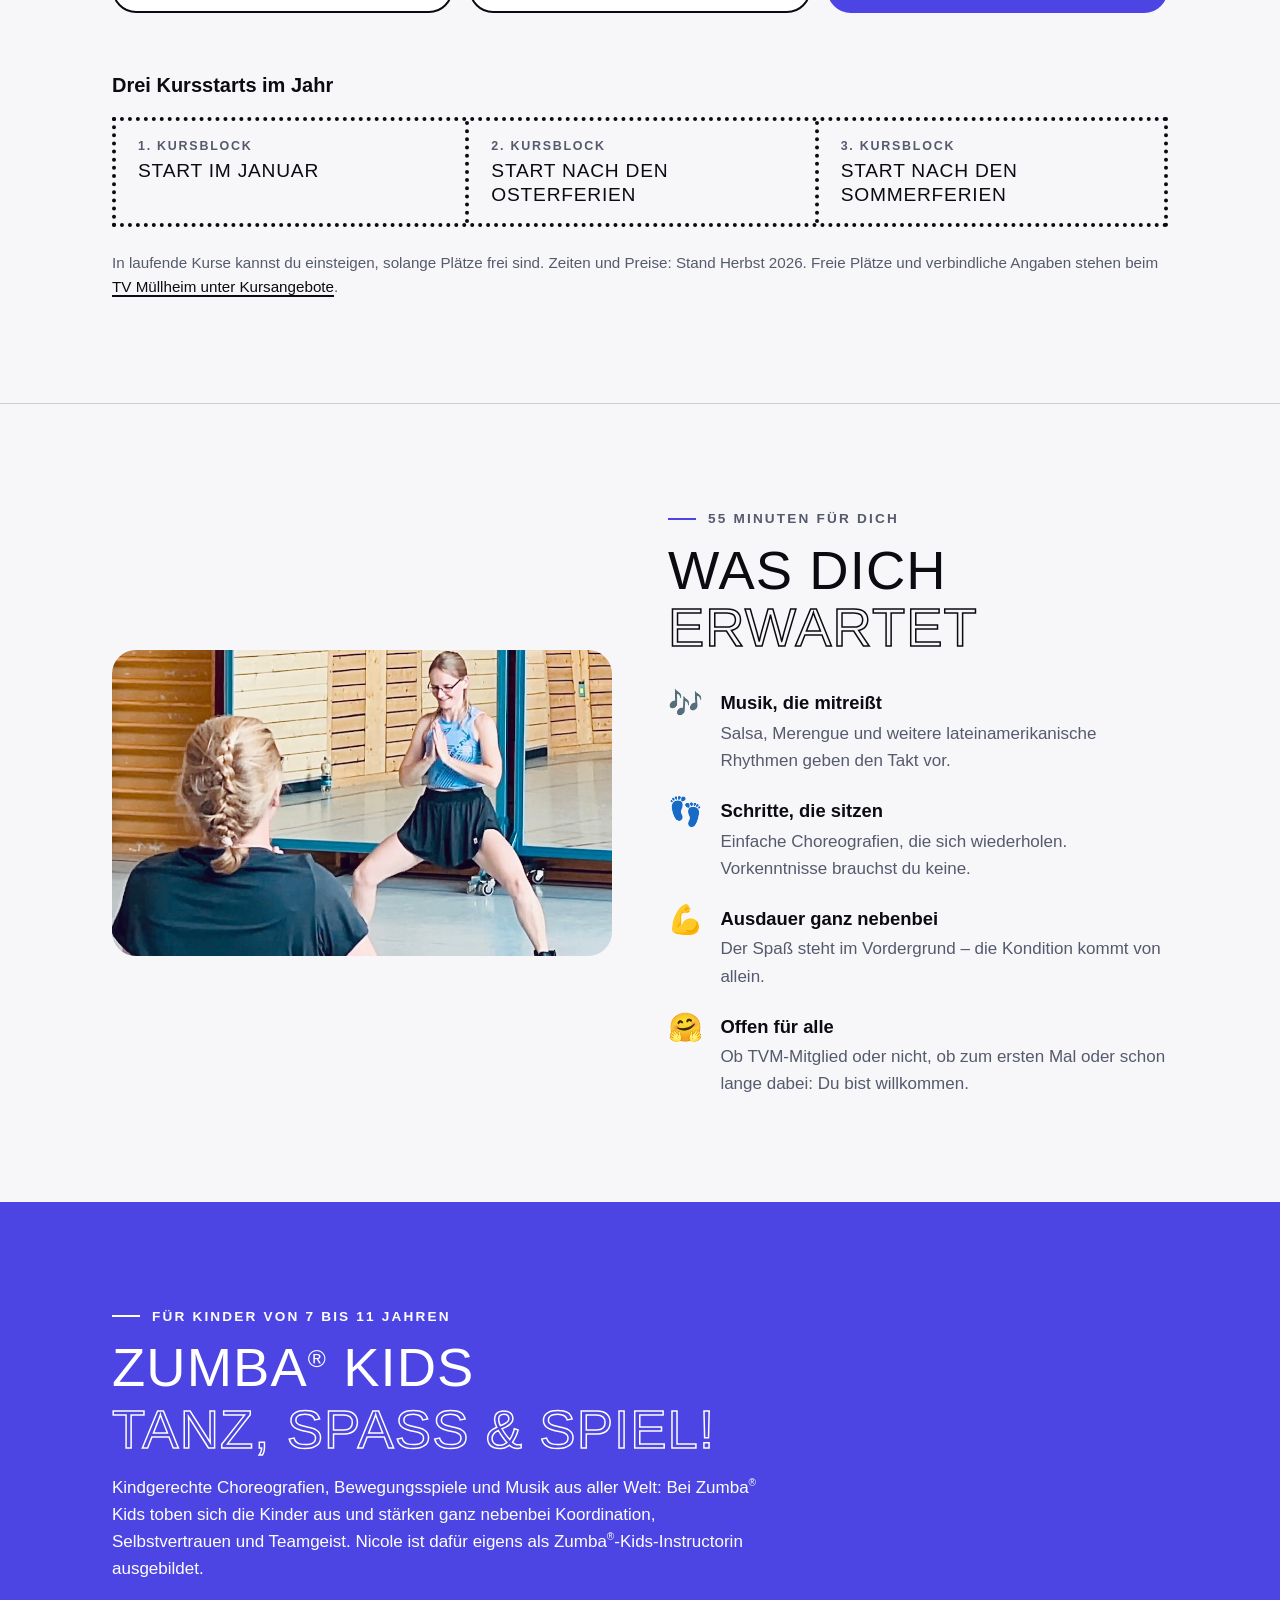
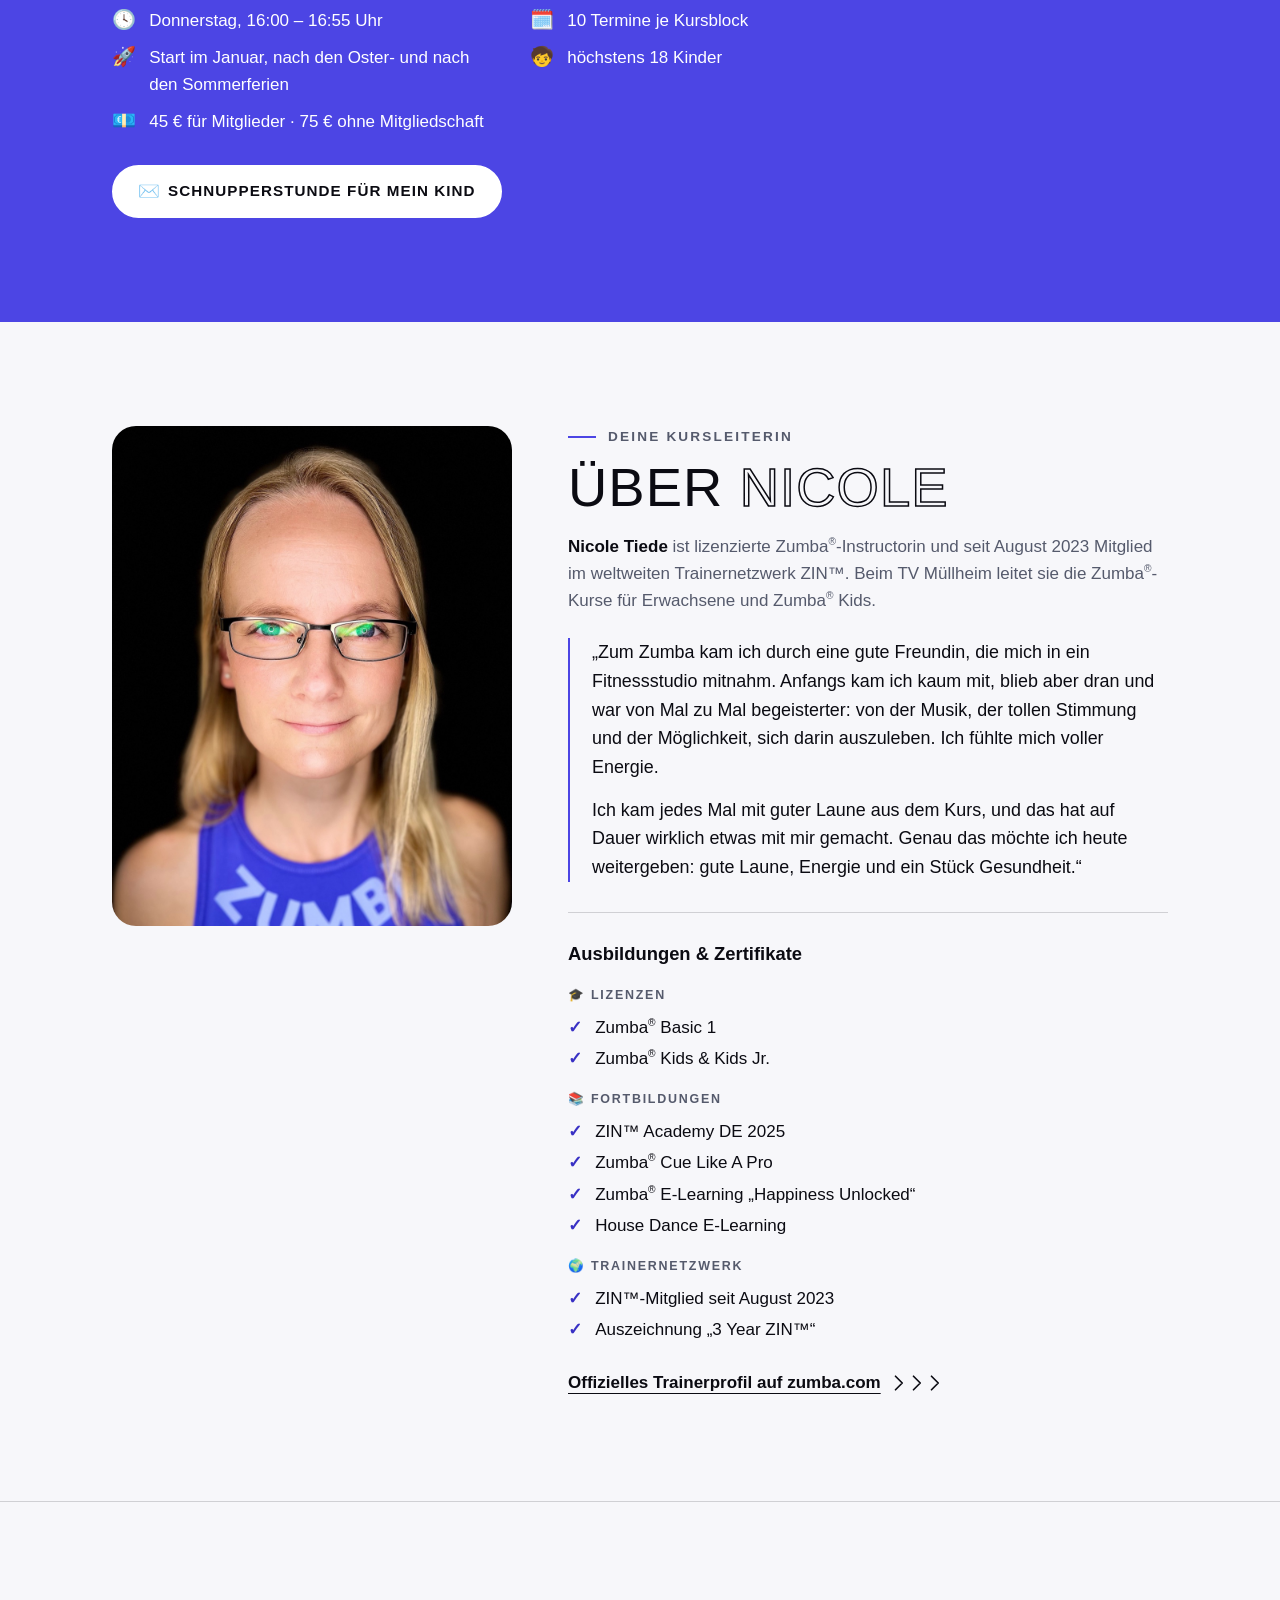
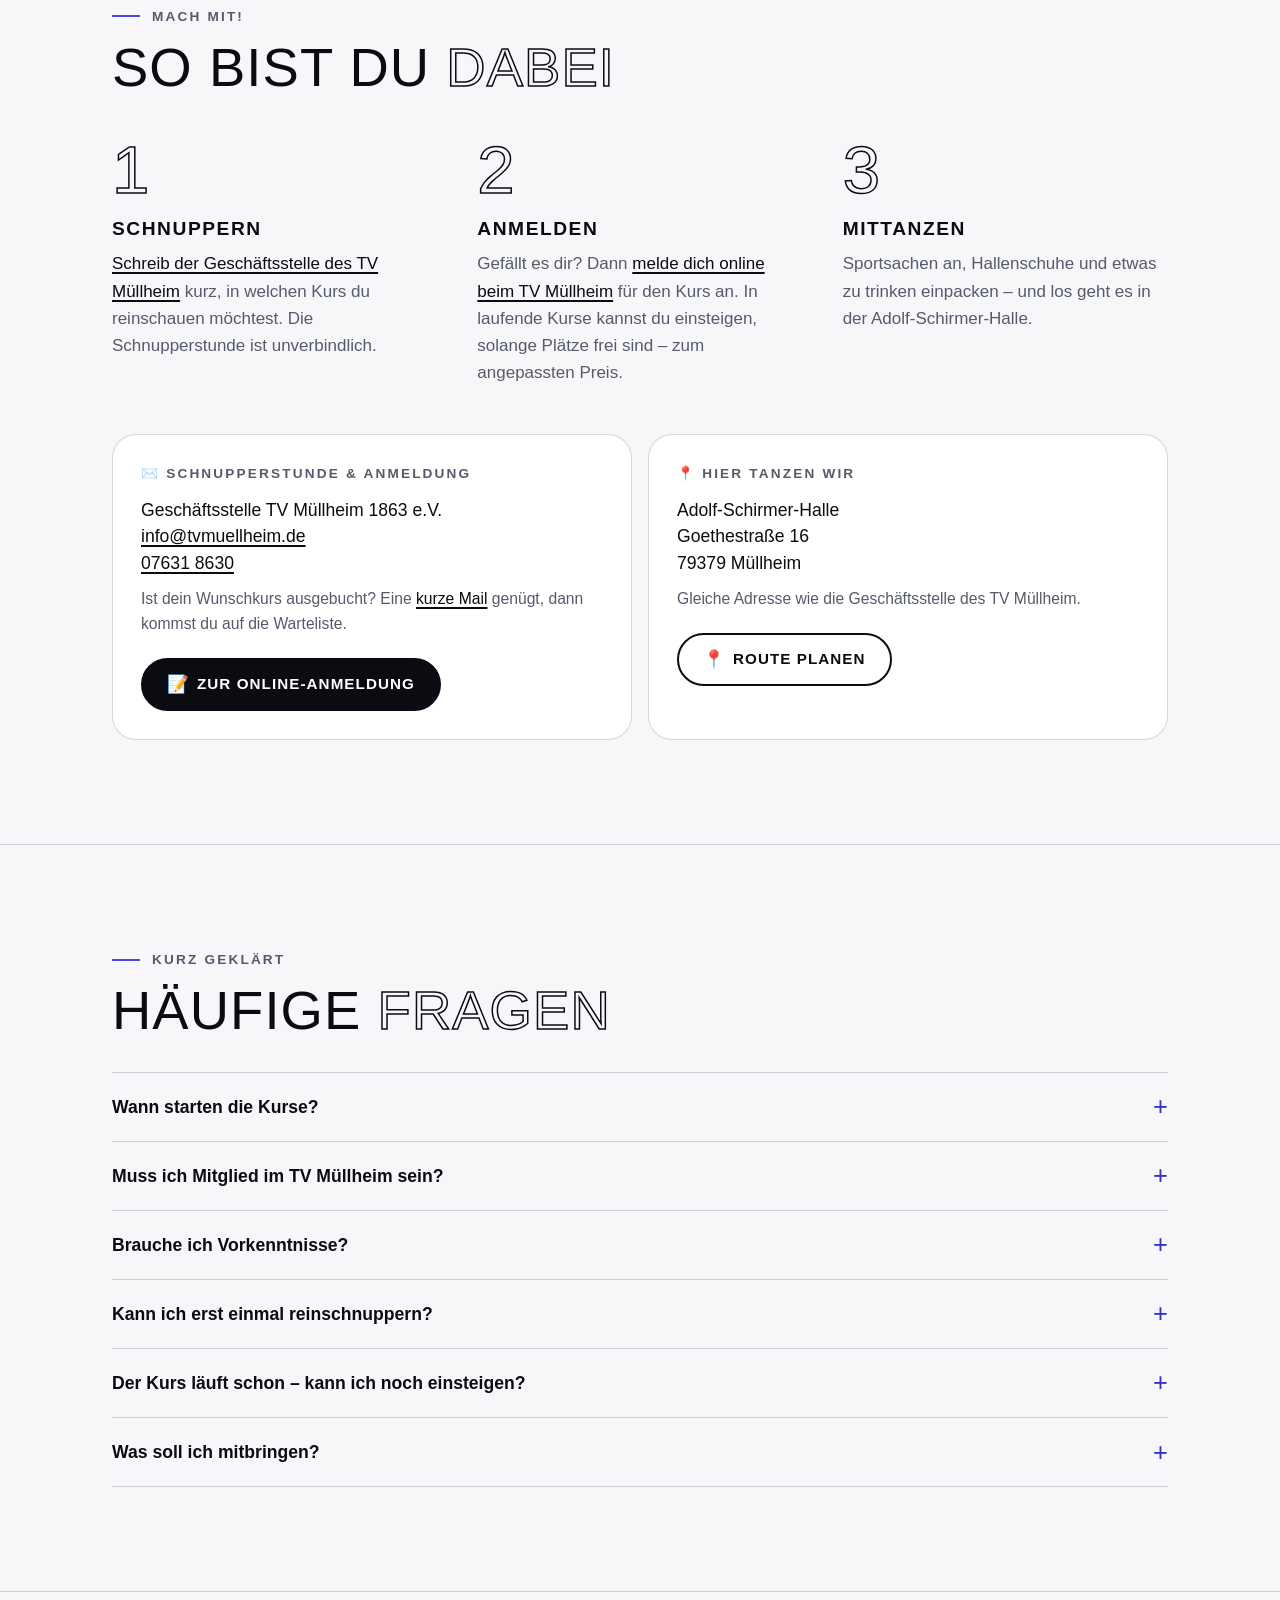
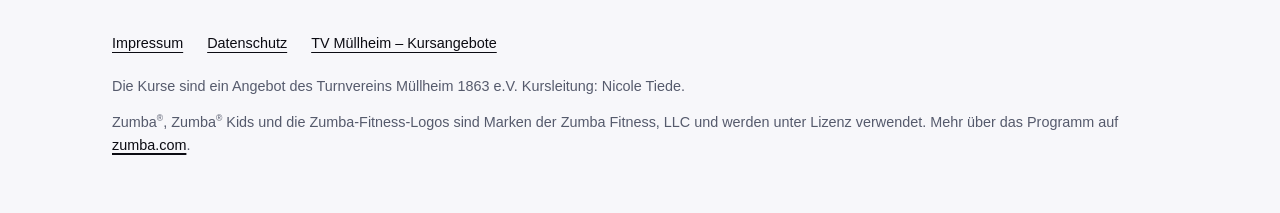
==== commit cb182bc5: "Layout-Feedback: Querformat, klare Buttons, klickbare Kurse - Handy-Querformat: eigenes kompaktes La" ====
--- a/docs/index.html
+++ b/docs/index.html
@@ -58,7 +58,7 @@
   <section class="hero">
     <div class="wrap hero__inner">
       <div class="hero__text">
-        <p class="eyebrow">Tanzfitness beim TV Müllheim <svg class="chev" aria-hidden="true"><use href="#chev"/></svg></p>
+        <p class="eyebrow">Tanzfitness beim TV Müllheim</p>
         <h1>
           <span class="solid">Zumba<sup>®</sup></span>
           <span class="outline">in Müllheim</span>
@@ -71,8 +71,8 @@
         </div>
         <p class="starts">Kursstart im Januar, nach den Osterferien und nach den Sommerferien.</p>
         <div class="cta">
-          <a class="btn btn--solid" href="mailto:info@tvmuellheim.de?subject=Schnupperstunde%20Zumba&amp;body=Hallo%2C%0D%0A%0D%0Aich%20m%C3%B6chte%20gern%20zu%20einer%20Schnupperstunde%20Zumba%20kommen.%0D%0A%0D%0AWunschkurs%20(Montag%2018%3A10%20oder%20Donnerstag%2019%3A00)%3A%20%0D%0AName%3A%20%0D%0A%0D%0AViele%20Gr%C3%BC%C3%9Fe">Schnupperstunde anfragen</a>
-          <a class="btn btn--ghost" href="#kurse">Kurse ansehen</a>
+          <a class="btn btn--solid" href="mailto:info@tvmuellheim.de?subject=Schnupperstunde%20Zumba&amp;body=Hallo%2C%0D%0A%0D%0Aich%20m%C3%B6chte%20gern%20zu%20einer%20Schnupperstunde%20Zumba%20kommen.%0D%0A%0D%0AWunschkurs%20(Montag%2018%3A10%20oder%20Donnerstag%2019%3A00)%3A%20%0D%0AName%3A%20%0D%0A%0D%0AViele%20Gr%C3%BC%C3%9Fe"><span class="btn__ico" aria-hidden="true">✉️</span>Schnupperstunde anfragen</a>
+          <a class="btn btn--ghost" href="#kurse">Kurse ansehen<span class="btn__ico" aria-hidden="true">↓</span></a>
         </div>
         <p class="byline">Leitung: Nicole Tiede, lizenzierte Zumba<sup>®</sup>-Instructorin</p>
       </div>
@@ -85,36 +85,39 @@
 
   <section class="section" id="kurse">
     <div class="wrap">
-      <p class="eyebrow"><svg class="chev" aria-hidden="true"><use href="#chev"/></svg> Drei Kurse pro Woche</p>
+      <p class="eyebrow">Drei Kurse pro Woche</p>
       <h2>Die <span class="outline">Kurse</span></h2>
-      <p class="intro">Alle Kurse finden in der Adolf-Schirmer-Halle in Müllheim statt, Veranstalter ist der TV Müllheim. Ein Kursblock hat zehn Termine.</p>
+      <p class="intro">Alle Kurse finden in der Adolf-Schirmer-Halle in Müllheim statt, Veranstalter ist der TV Müllheim. Ein Kursblock hat zehn Termine. Ein Klick auf den Kurs führt zur Anmeldung beim Verein.</p>
 
       <div class="courses">
         <article class="course">
-          <span class="course__tag">Erwachsene</span>
+          <p class="course__label"><span aria-hidden="true">💃</span> Erwachsene</p>
           <p class="course__day">Montag</p>
           <p class="course__time">18:10 – 19:05</p>
           <h3>Zumba<sup>®</sup></h3>
           <p class="course__meta">Für alle, keine Vorkenntnisse nötig</p>
           <p class="course__price"><span class="course__per">Kursblock mit 10 Terminen</span><b>36 €</b> für TVM-Mitglieder<br><b>60 €</b> ohne Mitgliedschaft</p>
+          <a class="btn btn--solid btn--small course__action" href="https://www.tvmuellheim.de/kursangebote" rel="noopener" aria-label="Zur Anmeldung beim TV Müllheim: Zumba, Montag 18:10 Uhr"><span class="btn__ico" aria-hidden="true">📝</span>Zur Anmeldung</a>
         </article>
 
         <article class="course">
-          <span class="course__tag">Erwachsene</span>
+          <p class="course__label"><span aria-hidden="true">💃</span> Erwachsene</p>
           <p class="course__day">Donnerstag</p>
           <p class="course__time">19:00 – 19:55</p>
           <h3>Zumba<sup>®</sup></h3>
           <p class="course__meta">Für alle, keine Vorkenntnisse nötig</p>
           <p class="course__price"><span class="course__per">Kursblock mit 10 Terminen</span><b>36 €</b> für TVM-Mitglieder<br><b>60 €</b> ohne Mitgliedschaft</p>
+          <a class="btn btn--solid btn--small course__action" href="https://www.tvmuellheim.de/kursangebote" rel="noopener" aria-label="Zur Anmeldung beim TV Müllheim: Zumba, Donnerstag 19:00 Uhr"><span class="btn__ico" aria-hidden="true">📝</span>Zur Anmeldung</a>
         </article>
 
         <article class="course course--kids">
-          <span class="course__tag">7 – 11 Jahre</span>
+          <p class="course__label"><span aria-hidden="true">🧒</span> 7 – 11 Jahre</p>
           <p class="course__day">Donnerstag</p>
           <p class="course__time">16:00 – 16:55</p>
           <h3>Zumba<sup>®</sup> Kids</h3>
           <p class="course__meta">Tanz, Spaß und Spiel für Kinder</p>
           <p class="course__price"><span class="course__per">Kursblock mit 10 Terminen</span><b>45 €</b> für TVM-Mitglieder<br><b>75 €</b> ohne Mitgliedschaft</p>
+          <a class="btn btn--solid btn--small course__action" href="https://www.tvmuellheim.de/kursangebote" rel="noopener" aria-label="Zur Anmeldung beim TV Müllheim: Zumba Kids, Donnerstag 16:00 Uhr"><span class="btn__ico" aria-hidden="true">📝</span>Zur Anmeldung</a>
         </article>
       </div>
 
@@ -133,24 +136,36 @@
     <div class="wrap split">
       <img class="photo" src="assets/img/kurs-halle.jpg" width="936" height="572" loading="lazy" alt="Nicole tanzt in der Sporthalle vor der Spiegelwand, im Vordergrund eine Teilnehmerin von hinten">
       <div>
-        <p class="eyebrow"><svg class="chev" aria-hidden="true"><use href="#chev"/></svg> 55 Minuten für dich</p>
+        <p class="eyebrow">55 Minuten für dich</p>
         <h2>Was dich <span class="outline">erwartet</span></h2>
         <ul class="points">
           <li>
-            <h3>Musik, die mitreißt</h3>
-            <p>Salsa, Merengue und weitere lateinamerikanische Rhythmen geben den Takt vor.</p>
+            <span class="ico" aria-hidden="true">🎶</span>
+            <div>
+              <h3>Musik, die mitreißt</h3>
+              <p>Salsa, Merengue und weitere lateinamerikanische Rhythmen geben den Takt vor.</p>
+            </div>
           </li>
           <li>
-            <h3>Schritte, die sitzen</h3>
-            <p>Einfache Choreografien, die sich wiederholen. Vorkenntnisse brauchst du keine.</p>
+            <span class="ico" aria-hidden="true">👣</span>
+            <div>
+              <h3>Schritte, die sitzen</h3>
+              <p>Einfache Choreografien, die sich wiederholen. Vorkenntnisse brauchst du keine.</p>
+            </div>
           </li>
           <li>
-            <h3>Ausdauer ganz nebenbei</h3>
-            <p>Der Spaß steht im Vordergrund – die Kondition kommt von allein.</p>
+            <span class="ico" aria-hidden="true">💪</span>
+            <div>
+              <h3>Ausdauer ganz nebenbei</h3>
+              <p>Der Spaß steht im Vordergrund – die Kondition kommt von allein.</p>
+            </div>
           </li>
           <li>
-            <h3>Offen für alle</h3>
-            <p>Ob TVM-Mitglied oder nicht, ob zum ersten Mal oder schon lange dabei: Du bist willkommen.</p>
+            <span class="ico" aria-hidden="true">🤗</span>
+            <div>
+              <h3>Offen für alle</h3>
+              <p>Ob TVM-Mitglied oder nicht, ob zum ersten Mal oder schon lange dabei: Du bist willkommen.</p>
+            </div>
           </li>
         </ul>
       </div>
@@ -159,18 +174,18 @@
 
   <section class="section kids" id="kids">
     <div class="wrap">
-      <p class="eyebrow"><svg class="chev" aria-hidden="true"><use href="#chev"/></svg> Für Kinder von 7 bis 11 Jahren</p>
+      <p class="eyebrow">Für Kinder von 7 bis 11 Jahren</p>
       <h2>Zumba<sup>®</sup> Kids <span class="outline">Tanz, Spaß &amp; Spiel!</span></h2>
       <p class="intro">Kindgerechte Choreografien, Bewegungsspiele und Musik aus aller Welt: Bei Zumba<sup>®</sup> Kids toben sich die Kinder aus und stärken ganz nebenbei Koordination, Selbstvertrauen und Teamgeist. Nicole ist dafür eigens als Zumba<sup>®</sup>-Kids-Instructorin ausgebildet.</p>
-      <ul class="kids__facts">
-        <li>Donnerstag, 16:00 – 16:55 Uhr</li>
-        <li>10 Termine je Kursblock</li>
-        <li>Start im Januar, nach den Oster- und nach den Sommerferien</li>
-        <li>höchstens 18 Kinder</li>
-        <li>45 € für Mitglieder · 75 € ohne Mitgliedschaft</li>
+      <ul class="icon-list">
+        <li><span class="ico" aria-hidden="true">🕓</span><span>Donnerstag, 16:00 – 16:55 Uhr</span></li>
+        <li><span class="ico" aria-hidden="true">🗓️</span><span>10 Termine je Kursblock</span></li>
+        <li><span class="ico" aria-hidden="true">🚀</span><span>Start im Januar, nach den Oster- und nach den Sommerferien</span></li>
+        <li><span class="ico" aria-hidden="true">🧒</span><span>höchstens 18 Kinder</span></li>
+        <li><span class="ico" aria-hidden="true">💶</span><span>45 € für Mitglieder · 75 € ohne Mitgliedschaft</span></li>
       </ul>
       <div class="cta">
-        <a class="btn btn--solid" href="mailto:info@tvmuellheim.de?subject=Schnupperstunde%20Zumba%20Kids&amp;body=Hallo%2C%0D%0A%0D%0Amein%20Kind%20m%C3%B6chte%20gern%20zu%20einer%20Schnupperstunde%20Zumba%20Kids%20kommen.%0D%0A%0D%0AName%20und%20Alter%20des%20Kindes%3A%20%0D%0A%0D%0AViele%20Gr%C3%BC%C3%9Fe">Schnupperstunde für mein Kind</a>
+        <a class="btn btn--solid" href="mailto:info@tvmuellheim.de?subject=Schnupperstunde%20Zumba%20Kids&amp;body=Hallo%2C%0D%0A%0D%0Amein%20Kind%20m%C3%B6chte%20gern%20zu%20einer%20Schnupperstunde%20Zumba%20Kids%20kommen.%0D%0A%0D%0AName%20und%20Alter%20des%20Kindes%3A%20%0D%0A%0D%0AViele%20Gr%C3%BC%C3%9Fe"><span class="btn__ico" aria-hidden="true">✉️</span>Schnupperstunde für mein Kind</a>
       </div>
     </div>
   </section>
@@ -182,7 +197,7 @@
         <img class="photo theme-dark" src="assets/img/nicole-hell.jpg" width="1200" height="1200" loading="lazy" alt="Porträt von Nicole Tiede im blauen Zumba-Top">
       </div>
       <div class="about__text">
-        <p class="eyebrow"><svg class="chev" aria-hidden="true"><use href="#chev"/></svg> Deine Kursleiterin</p>
+        <p class="eyebrow">Deine Kursleiterin</p>
         <h2>Über <span class="outline">Nicole</span></h2>
         <p class="intro"><strong>Nicole Tiede</strong> ist lizenzierte Zumba<sup>®</sup>-Instructorin und seit August 2023 Mitglied im weltweiten Trainernetzwerk ZIN™. Beim TV Müllheim leitet sie die Zumba<sup>®</sup>-Kurse für Erwachsene und Zumba<sup>®</sup> Kids.</p>
         <blockquote class="quote">
@@ -192,20 +207,20 @@
 
         <div class="quals">
           <h3>Ausbildungen &amp; Zertifikate</h3>
-          <p class="quals__label">Lizenzen</p>
-          <ul class="badges">
+          <p class="quals__label"><span aria-hidden="true">🎓</span> Lizenzen</p>
+          <ul class="checks">
             <li>Zumba<sup>®</sup> Basic 1</li>
             <li>Zumba<sup>®</sup> Kids &amp; Kids Jr.</li>
           </ul>
-          <p class="quals__label">Fortbildungen</p>
-          <ul class="badges">
+          <p class="quals__label"><span aria-hidden="true">📚</span> Fortbildungen</p>
+          <ul class="checks">
             <li>ZIN™ Academy DE 2025</li>
             <li>Zumba<sup>®</sup> Cue Like A Pro</li>
             <li>Zumba<sup>®</sup> E-Learning „Happiness Unlocked“</li>
             <li>House Dance E-Learning</li>
           </ul>
-          <p class="quals__label">Trainernetzwerk</p>
-          <ul class="badges">
+          <p class="quals__label"><span aria-hidden="true">🌍</span> Trainernetzwerk</p>
+          <ul class="checks">
             <li>ZIN™-Mitglied seit August 2023</li>
             <li>Auszeichnung „3 Year ZIN™“</li>
           </ul>
@@ -218,17 +233,17 @@
 
   <section class="section section--line" id="anmeldung">
     <div class="wrap">
-      <p class="eyebrow"><svg class="chev" aria-hidden="true"><use href="#chev"/></svg> Mach mit!</p>
+      <p class="eyebrow">Mach mit!</p>
       <h2>So bist du <span class="outline">dabei</span></h2>
 
       <ol class="steps">
         <li>
           <h3>Schnuppern</h3>
-          <p>Schreib der Geschäftsstelle des TV Müllheim kurz, in welchen Kurs du reinschauen möchtest. Die Schnupperstunde ist unverbindlich.</p>
+          <p><a href="mailto:info@tvmuellheim.de?subject=Schnupperstunde%20Zumba&amp;body=Hallo%2C%0D%0A%0D%0Aich%20m%C3%B6chte%20gern%20zu%20einer%20Schnupperstunde%20Zumba%20kommen.%0D%0A%0D%0AWunschkurs%20(Montag%2018%3A10%20oder%20Donnerstag%2019%3A00)%3A%20%0D%0AName%3A%20%0D%0A%0D%0AViele%20Gr%C3%BC%C3%9Fe">Schreib der Geschäftsstelle des TV Müllheim</a> kurz, in welchen Kurs du reinschauen möchtest. Die Schnupperstunde ist unverbindlich.</p>
         </li>
         <li>
           <h3>Anmelden</h3>
-          <p>Gefällt es dir? Dann melde dich online beim TV Müllheim für den Kurs an. In laufende Kurse kannst du einsteigen, solange Plätze frei sind – zum angepassten Preis.</p>
+          <p>Gefällt es dir? Dann <a href="https://www.tvmuellheim.de/kursangebote" rel="noopener">melde dich online beim TV Müllheim</a> für den Kurs an. In laufende Kurse kannst du einsteigen, solange Plätze frei sind – zum angepassten Preis.</p>
         </li>
         <li>
           <h3>Mittanzen</h3>
@@ -238,19 +253,19 @@
 
       <div class="cards">
         <div class="card">
-          <h3>Schnupperstunde &amp; Anmeldung</h3>
+          <h3><span aria-hidden="true">✉️</span> Schnupperstunde &amp; Anmeldung</h3>
           <address>
             Geschäftsstelle TV Müllheim 1863 e.V.<br>
             <a href="mailto:info@tvmuellheim.de?subject=Schnupperstunde%20Zumba">info@tvmuellheim.de</a><br>
             <a href="tel:+4976318630">07631 8630</a>
           </address>
-          <p>Ist dein Wunschkurs ausgebucht? Eine kurze Mail genügt, dann kommst du auf die Warteliste.</p>
+          <p>Ist dein Wunschkurs ausgebucht? Eine <a href="mailto:info@tvmuellheim.de?subject=Warteliste%20Zumba&amp;body=Hallo%2C%0D%0A%0D%0Amein%20Wunschkurs%20ist%20ausgebucht.%20Bitte%20setzt%20mich%20auf%20die%20Warteliste.%0D%0A%0D%0AKurs%20(Montag%2018%3A10%2C%20Donnerstag%2019%3A00%20oder%20Zumba%20Kids%20Donnerstag%2016%3A00)%3A%20%0D%0AName%3A%20%0D%0A%0D%0AViele%20Gr%C3%BC%C3%9Fe">kurze Mail</a> genügt, dann kommst du auf die Warteliste.</p>
           <div class="cta">
-            <a class="btn btn--solid" href="https://www.tvmuellheim.de/kursangebote" rel="noopener">Zur Online-Anmeldung</a>
+            <a class="btn btn--solid" href="https://www.tvmuellheim.de/kursangebote" rel="noopener"><span class="btn__ico" aria-hidden="true">📝</span>Zur Online-Anmeldung</a>
           </div>
         </div>
         <div class="card">
-          <h3>Hier tanzen wir</h3>
+          <h3><span aria-hidden="true">📍</span> Hier tanzen wir</h3>
           <address>
             Adolf-Schirmer-Halle<br>
             Goethestraße 16<br>
@@ -258,7 +273,7 @@
           </address>
           <p>Gleiche Adresse wie die Geschäftsstelle des TV Müllheim.</p>
           <div class="cta">
-            <a class="btn btn--ghost" href="https://www.google.com/maps/search/?api=1&amp;query=Adolf-Schirmer-Halle%2C%20Goethestra%C3%9Fe%2016%2C%2079379%20M%C3%BCllheim" rel="noopener">Route planen</a>
+            <a class="btn btn--ghost" href="https://www.google.com/maps/search/?api=1&amp;query=Adolf-Schirmer-Halle%2C%20Goethestra%C3%9Fe%2016%2C%2079379%20M%C3%BCllheim" rel="noopener"><span class="btn__ico" aria-hidden="true">📍</span>Route planen</a>
           </div>
         </div>
       </div>
@@ -267,7 +282,7 @@
 
   <section class="section section--line" id="fragen">
     <div class="wrap">
-      <p class="eyebrow"><svg class="chev" aria-hidden="true"><use href="#chev"/></svg> Kurz geklärt</p>
+      <p class="eyebrow">Kurz geklärt</p>
       <h2>Häufige <span class="outline">Fragen</span></h2>
       <div class="faq">
         <details>
@@ -284,7 +299,7 @@
         </details>
         <details>
           <summary>Kann ich erst einmal reinschnuppern?</summary>
-          <p>Ja. Eine unverbindliche Schnupperstunde ist nach kurzer Anmeldung über die Geschäftsstelle des TV Müllheim jederzeit möglich.</p>
+          <p>Ja. Eine unverbindliche Schnupperstunde ist jederzeit möglich: Eine <a href="mailto:info@tvmuellheim.de?subject=Schnupperstunde%20Zumba&amp;body=Hallo%2C%0D%0A%0D%0Aich%20m%C3%B6chte%20gern%20zu%20einer%20Schnupperstunde%20Zumba%20kommen.%0D%0A%0D%0AWunschkurs%20(Montag%2018%3A10%20oder%20Donnerstag%2019%3A00)%3A%20%0D%0AName%3A%20%0D%0A%0D%0AViele%20Gr%C3%BC%C3%9Fe">kurze Mail an die Geschäftsstelle des TV Müllheim</a> genügt.</p>
         </details>
         <details>
           <summary>Der Kurs läuft schon – kann ich noch einsteigen?</summary>
--- a/docs/assets/css/style.css
+++ b/docs/assets/css/style.css
@@ -239,15 +239,30 @@
   display: block;
 }
 
-/* ---------- Buttons ---------- */
+/* ---------- Links im Fließtext: unterstrichen, in voller Textfarbe ---------- */
+
+p a:not(.btn),
+address a {
+  color: var(--ink);
+  text-decoration: underline;
+  text-decoration-thickness: 1.5px;
+  text-underline-offset: 3px;
+}
+
+p a:not(.btn):hover,
+address a:hover {
+  color: var(--accent-ink);
+}
+
+/* ---------- Buttons: die Pillenform steht nur für Aktionen ---------- */
 
 .btn {
   display: inline-flex;
   align-items: center;
   justify-content: center;
-  gap: 10px;
+  gap: 8px;
   min-height: 52px;
-  padding: 12px 28px;
+  padding: 12px 24px;
   border: 2px solid var(--ink);
   border-radius: 999px;
   font-weight: 600;
@@ -279,6 +294,13 @@
   min-height: 40px;
   padding: 6px 14px;
   font-size: 0.78rem;
+}
+
+/* Emoji im Button zeigt, was passiert: Mail, Anmeldung, Karte */
+.btn__ico {
+  font-size: 1.15em;
+  line-height: 1;
+  letter-spacing: 0;
 }
 
 /* ---------- Hero ---------- */
@@ -337,11 +359,20 @@
   display: flex;
   align-items: center;
   gap: 12px;
-  color: var(--accent-ink);
+  color: var(--muted);
   font-size: 0.85rem;
   font-weight: 600;
   letter-spacing: 0.16em;
   text-transform: uppercase;
+}
+
+/* kurzer Akzentstrich vor der Dachzeile – reine Zierde, kein Link */
+.eyebrow::before {
+  content: "";
+  flex: none;
+  width: 28px;
+  height: 2px;
+  background: var(--accent);
 }
 
 .hero h1 {
@@ -464,24 +495,29 @@
 }
 
 .course {
+  position: relative;
   display: flex;
   flex-direction: column;
   padding: 28px;
   border: 2px solid var(--ink);
   border-radius: var(--radius);
   background: var(--card-bg);
-}
-
-.course__tag {
-  align-self: flex-start;
-  padding: 3px 12px;
-  border: 1px solid currentColor;
-  border-radius: 999px;
-  font-size: 0.75rem;
+  transition: border-color 0.15s ease, transform 0.15s ease;
+}
+
+/* Die ganze Karte führt zur Anmeldung; sichtbares Ziel ist der Button darin */
+.course:hover,
+.course:focus-within {
+  border-color: var(--accent);
+  transform: translateY(-2px);
+}
+
+.course__label {
+  color: var(--muted);
+  font-size: 0.78rem;
   font-weight: 600;
   letter-spacing: 0.12em;
   text-transform: uppercase;
-  color: var(--accent-ink);
 }
 
 .course__day {
@@ -531,6 +567,18 @@
   text-transform: uppercase;
 }
 
+.course__action {
+  align-self: flex-start;
+  margin-top: 22px;
+}
+
+.course__action::after {
+  content: "";
+  position: absolute;
+  inset: 0;
+  border-radius: var(--radius);
+}
+
 /* Kids-Karte: in beiden Darstellungen blau mit weißer Schrift */
 .course--kids {
   background: var(--accent);
@@ -538,7 +586,12 @@
   color: #fff;
 }
 
-.course--kids .course__tag,
+.course--kids:hover,
+.course--kids:focus-within {
+  border-color: #fff;
+}
+
+.course--kids .course__label,
 .course--kids .course__meta,
 .course--kids .course__per {
   color: #fff;
@@ -569,7 +622,7 @@
 
 .terms span {
   display: block;
-  color: var(--accent-ink);
+  color: var(--muted);
   font-size: 0.78rem;
   font-weight: 600;
   letter-spacing: 0.14em;
@@ -620,8 +673,15 @@
 }
 
 .points li {
-  padding-left: 22px;
-  border-left: 2px solid var(--accent);
+  display: grid;
+  grid-template-columns: 2.4rem 1fr;
+  column-gap: 14px;
+  align-items: start;
+}
+
+.points .ico {
+  font-size: 1.75rem;
+  line-height: 1.15;
 }
 
 .points h3 {
@@ -643,6 +703,14 @@
 
 .kids .eyebrow,
 .kids .intro {
+  color: #fff;
+}
+
+.kids .eyebrow::before {
+  background: #fff;
+}
+
+.kids p a:not(.btn) {
   color: #fff;
 }
 
@@ -656,29 +724,37 @@
   max-width: 38em;
 }
 
-.kids__facts {
-  display: flex;
-  flex-wrap: wrap;
-  gap: 8px;
+/* Eckdaten als schlichte Liste mit Emoji – bewusst keine Pillen, die sind Buttons vorbehalten */
+.icon-list {
+  display: grid;
+  gap: 10px 36px;
+  max-width: 50rem;
   margin: 24px 0 0;
   padding: 0;
   list-style: none;
 }
 
-.kids__facts li {
-  padding: 6px 16px;
-  border: 1.5px solid #fff;
-  border-radius: 999px;
-  font-size: 0.92rem;
-}
-
-.kids .btn--solid {
+.icon-list li {
+  display: grid;
+  grid-template-columns: 1.7rem 1fr;
+  column-gap: 10px;
+  align-items: baseline;
+}
+
+.icon-list .ico {
+  font-size: 1.2rem;
+  line-height: 1;
+}
+
+.kids .btn--solid,
+.course--kids .btn--solid {
   background: #fff;
   border-color: #fff;
   color: #0b0b12;
 }
 
-.kids .btn--solid:hover {
+.kids .btn--solid:hover,
+.course--kids .btn--solid:hover {
   background: #0b0b12;
   border-color: #0b0b12;
   color: #fff;
@@ -697,10 +773,6 @@
 .about__text p strong {
   color: var(--ink);
   font-weight: 600;
-}
-
-.about__text .eyebrow {
-  color: var(--accent-ink);
 }
 
 /* Nicoles eigene Worte */
@@ -729,28 +801,33 @@
 
 .about__text .quals__label {
   margin-top: 18px;
-  color: var(--accent-ink);
+  color: var(--muted);
   font-size: 0.78rem;
   font-weight: 600;
   letter-spacing: 0.14em;
   text-transform: uppercase;
 }
 
-.badges {
-  display: flex;
-  flex-wrap: wrap;
-  gap: 8px;
+/* Abschlüsse als Häkchenliste */
+.checks {
+  display: grid;
+  gap: 4px;
   margin: 8px 0 0;
   padding: 0;
   list-style: none;
 }
 
-.badges li {
-  padding: 6px 16px;
-  border: 1px solid var(--line);
-  border-radius: 999px;
-  background: var(--surface);
-  font-size: 0.9rem;
+.checks li {
+  position: relative;
+  padding-left: 1.6em;
+}
+
+.checks li::before {
+  content: "✓";
+  position: absolute;
+  left: 0;
+  color: var(--accent-ink);
+  font-weight: 600;
 }
 
 .textlink {
@@ -822,7 +899,7 @@
   font-weight: 600;
   letter-spacing: 0.16em;
   text-transform: uppercase;
-  color: var(--accent-ink);
+  color: var(--muted);
 }
 
 .card address {
@@ -952,9 +1029,9 @@
   padding-left: 1.2em;
 }
 
-/* ---------- große Handys quer: Porträt nicht über die volle Breite aufziehen ---------- */
-
-@media (min-width: 480px) and (max-width: 759px) {
+/* ---------- große Handys hochkant, kleine Tablets: Porträt nicht über die volle Breite aufziehen ---------- */
+
+@media (min-width: 480px) and (max-width: 759px) and (min-height: 521px) {
   .hero__media {
     width: 440px;
     max-width: 100%;
@@ -980,11 +1057,15 @@
   }
 }
 
-/* ---------- ab Tablet ---------- */
-
-@media (min-width: 720px) {
+/* ---------- ab Tablet; gilt auch für Handys im Querformat (breit, aber niedrig) ---------- */
+
+@media (min-width: 720px), (orientation: landscape) and (min-width: 560px) and (max-height: 520px) {
   :root {
     --gutter: 32px;
+  }
+
+  .icon-list {
+    grid-template-columns: 1fr 1fr;
   }
 
   .brand {
@@ -1042,11 +1123,11 @@
   }
 }
 
-/* ---------- Tablet und Desktop: Porträt rechts neben dem Text ---------- */
-
-@media (min-width: 760px) {
+/* ---------- Tablet, Desktop und Handy-Querformat: Porträt rechts neben dem Text ---------- */
+
+@media (min-width: 760px), (orientation: landscape) and (min-width: 560px) and (max-height: 520px) {
   .hero__inner {
-    grid-template-columns: 1.1fr 0.9fr;
+    grid-template-columns: 1.15fr 0.85fr;
     align-items: center;
     gap: 24px;
     min-height: min(88vh, 800px);
@@ -1106,12 +1187,204 @@
   }
 }
 
+/* ---------- Handy im Querformat: wenig Höhe, deshalb alles kompakter ----------
+   Ziel: Überschrift, Buttons und Porträt passen auf den ersten Bildschirm. */
+
+@media (orientation: landscape) and (min-width: 560px) and (max-height: 520px) {
+  :root {
+    --gutter: 24px;
+  }
+
+  html {
+    scroll-padding-top: 60px;
+  }
+
+  .site-header .wrap {
+    min-height: 48px;
+    gap: 10px;
+  }
+
+  .brand {
+    font-size: 0.8rem;
+    letter-spacing: 0.05em;
+  }
+
+  .nav {
+    gap: 16px;
+    font-size: 0.85rem;
+  }
+
+  .header-actions {
+    gap: 8px;
+  }
+
+  .theme-toggle {
+    width: 34px;
+    height: 34px;
+  }
+
+  .btn--small {
+    min-height: 34px;
+    padding: 4px 14px;
+    font-size: 0.74rem;
+  }
+
+  /* Hero: Buttons rücken direkt unter die Überschrift, der Rest folgt darunter */
+  .hero__inner,
+  :root[data-theme="dark"] .hero__inner {
+    grid-template-columns: 1.25fr 0.75fr;
+    align-items: start;
+    gap: 16px;
+    min-height: 0;
+  }
+
+  .hero__text,
+  :root[data-theme="dark"] .hero__text {
+    display: flex;
+    flex-direction: column;
+    align-items: flex-start;
+    padding: 18px 0 36px;
+  }
+
+  .hero__text > * {
+    order: 5;
+  }
+
+  .hero__text .eyebrow {
+    order: 1;
+  }
+
+  .hero__text h1 {
+    order: 2;
+    margin-top: 8px;
+  }
+
+  .hero__text .tagline {
+    order: 3;
+    margin-top: 10px;
+    font-size: 1.15rem;
+  }
+
+  .hero__text .cta {
+    order: 4;
+    gap: 8px;
+    margin-top: 14px;
+  }
+
+  .hero h1 .solid {
+    font-size: clamp(2.8rem, 15vh, 3.6rem);
+  }
+
+  .hero h1 .outline {
+    font-size: clamp(1.35rem, 7.2vh, 1.75rem);
+    -webkit-text-stroke-width: 1px;
+  }
+
+  .eyebrow {
+    font-size: 0.75rem;
+    letter-spacing: 0.12em;
+  }
+
+  .hero .btn {
+    min-height: 42px;
+    padding: 8px 18px;
+    font-size: 0.78rem;
+  }
+
+  .hero .lead {
+    margin-top: 20px;
+  }
+
+  /* Porträt oben anschlagen, damit das Gesicht ohne Scrollen zu sehen ist */
+  .hero__media,
+  :root[data-theme="dark"] .hero__media {
+    align-self: start;
+    min-height: 0;
+    margin: 0 calc(var(--gutter) * -1) 0 -10%;
+  }
+
+  .hero__media .theme-light {
+    -webkit-mask-image: linear-gradient(to bottom, transparent 0, #000 12%, #000 74%, transparent 100%),
+      linear-gradient(to right, transparent 0, #000 16%, #000 90%, transparent 100%);
+    -webkit-mask-composite: source-in;
+    mask-image: linear-gradient(to bottom, transparent 0, #000 12%, #000 74%, transparent 100%),
+      linear-gradient(to right, transparent 0, #000 16%, #000 90%, transparent 100%);
+    mask-composite: intersect;
+  }
+
+  :root[data-theme="dark"] .hero__media {
+    height: calc(100vh - 48px);
+    max-height: 420px;
+  }
+
+  .hero__media .theme-dark {
+    object-position: 50% 6%;
+  }
+
+  .section {
+    padding: 44px 0;
+  }
+
+  .section h2 {
+    margin-top: 8px;
+    font-size: 2.1rem;
+  }
+
+  .section h2 .outline {
+    -webkit-text-stroke-width: 1.2px;
+  }
+
+  .courses {
+    gap: 12px;
+    margin-top: 24px;
+  }
+
+  .course {
+    padding: 18px;
+  }
+
+  .course__time {
+    font-size: 1.45rem;
+  }
+
+  .course__action {
+    align-self: stretch;
+  }
+
+  .steps {
+    gap: 24px;
+  }
+
+  .split {
+    gap: 32px;
+    align-items: start;
+  }
+
+  .points {
+    margin-top: 20px;
+    gap: 16px;
+  }
+}
+
+/* sehr schmale Querformate: für die Menüpunkte reicht der Platz nicht */
+@media (orientation: landscape) and (max-height: 520px) and (max-width: 619px) {
+  .nav {
+    display: none;
+  }
+}
+
 @media (prefers-reduced-motion: reduce) {
   html {
     scroll-behavior: auto;
   }
 
-  .btn {
+  .btn,
+  .course {
     transition: none;
   }
-}
+
+  .course:hover,
+  .course:focus-within {
+    transform: none;
+  }
+}
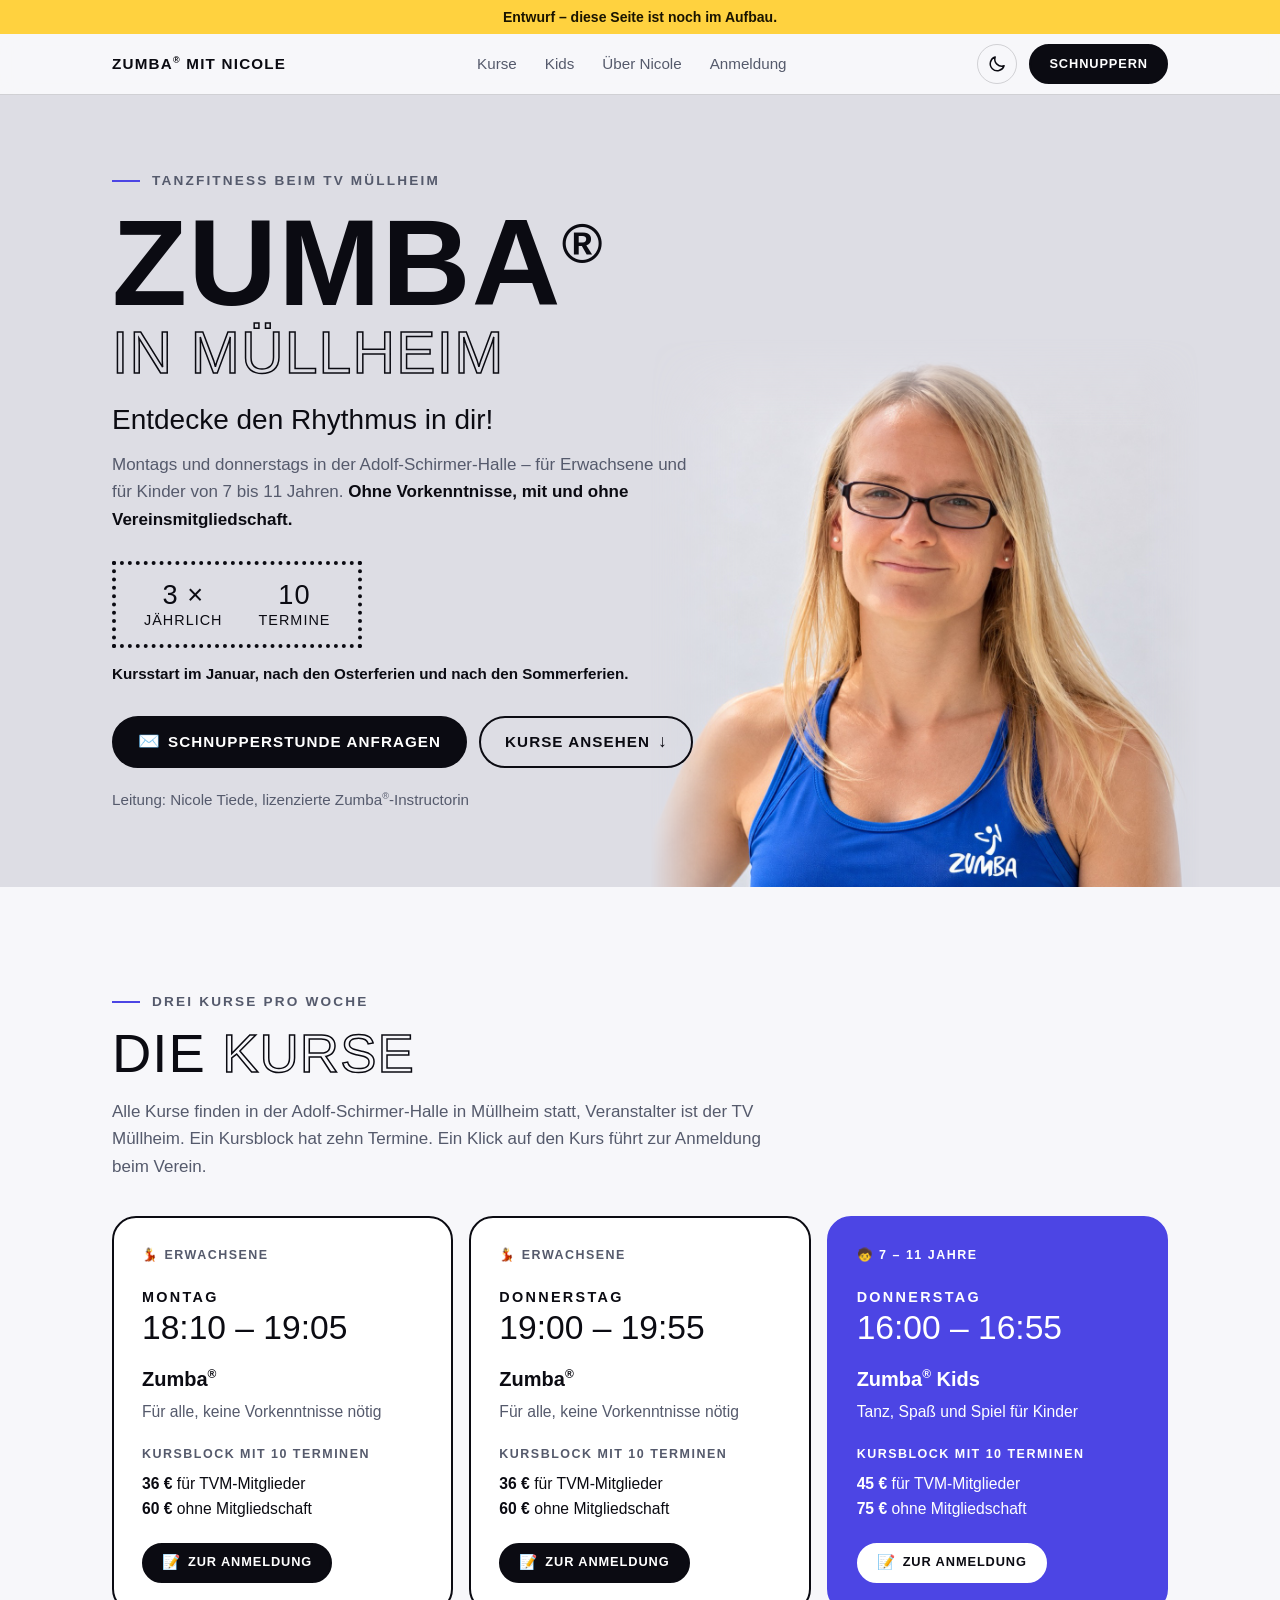
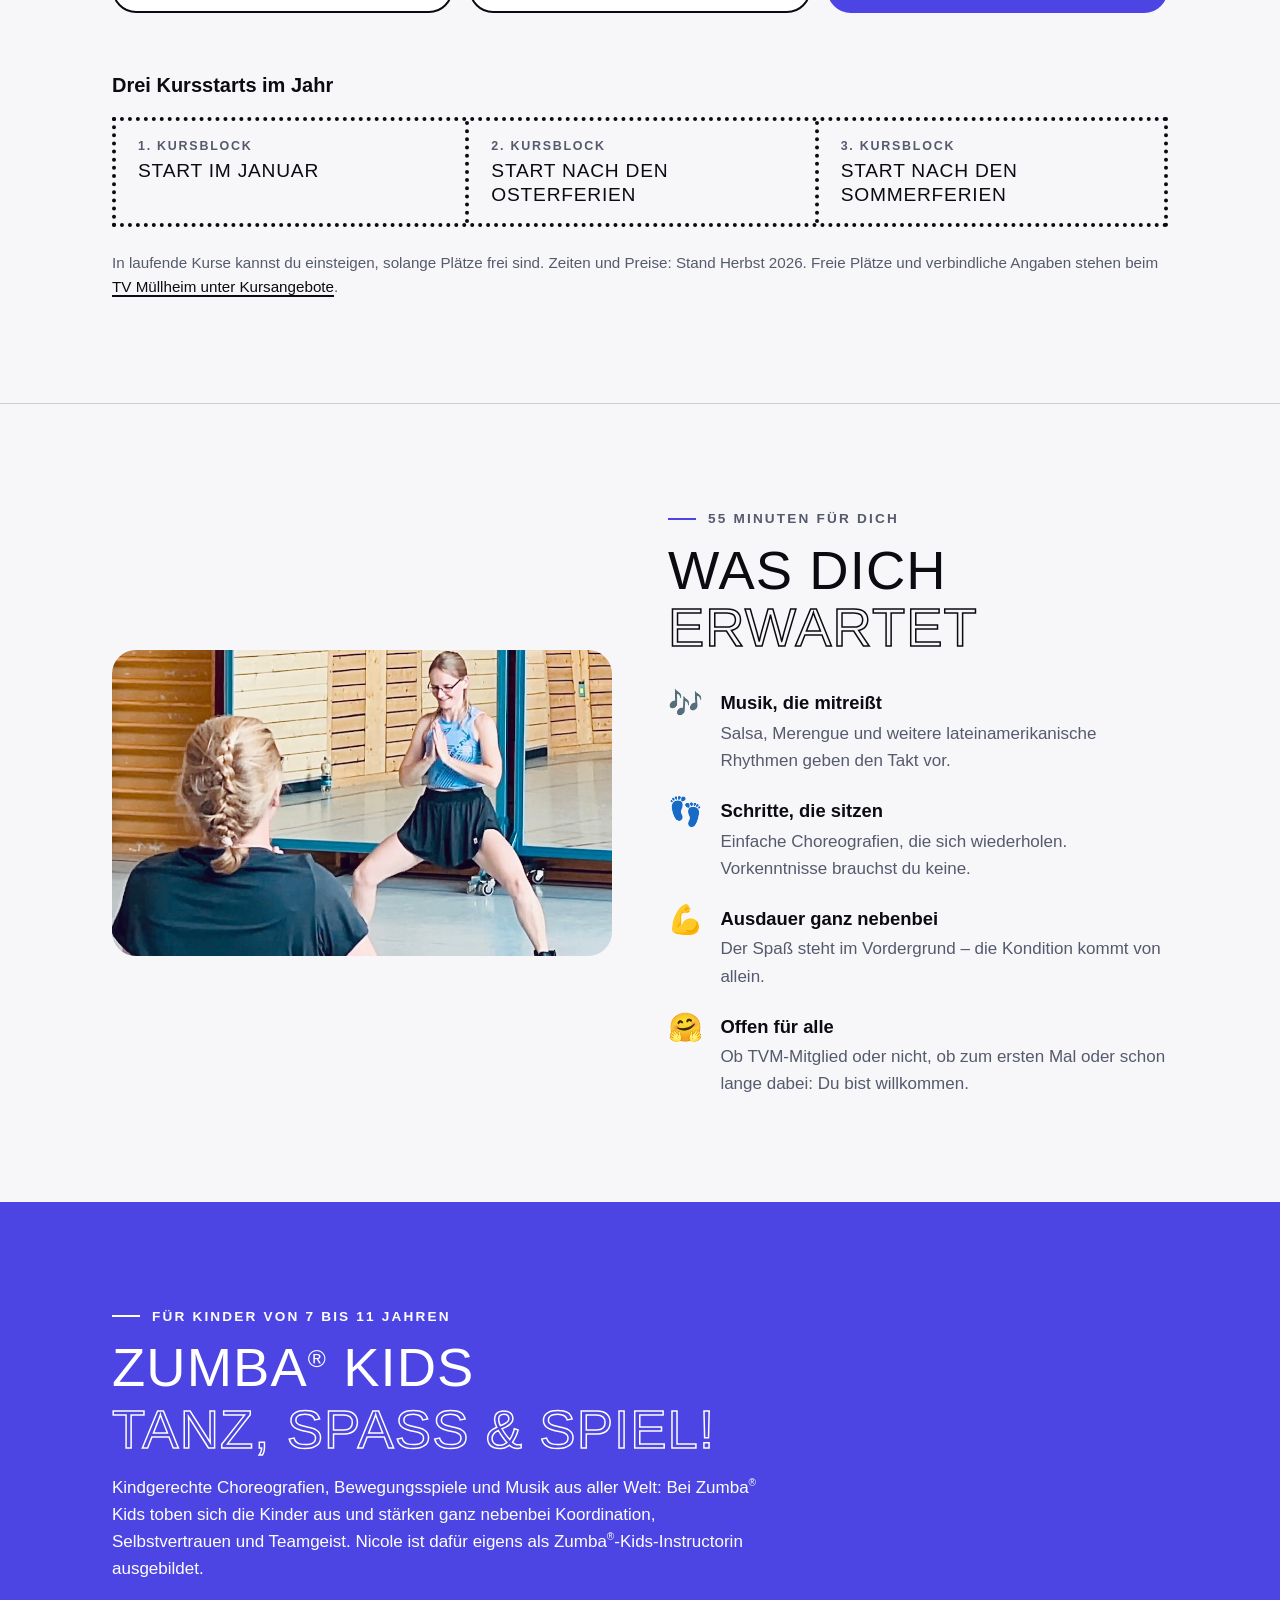
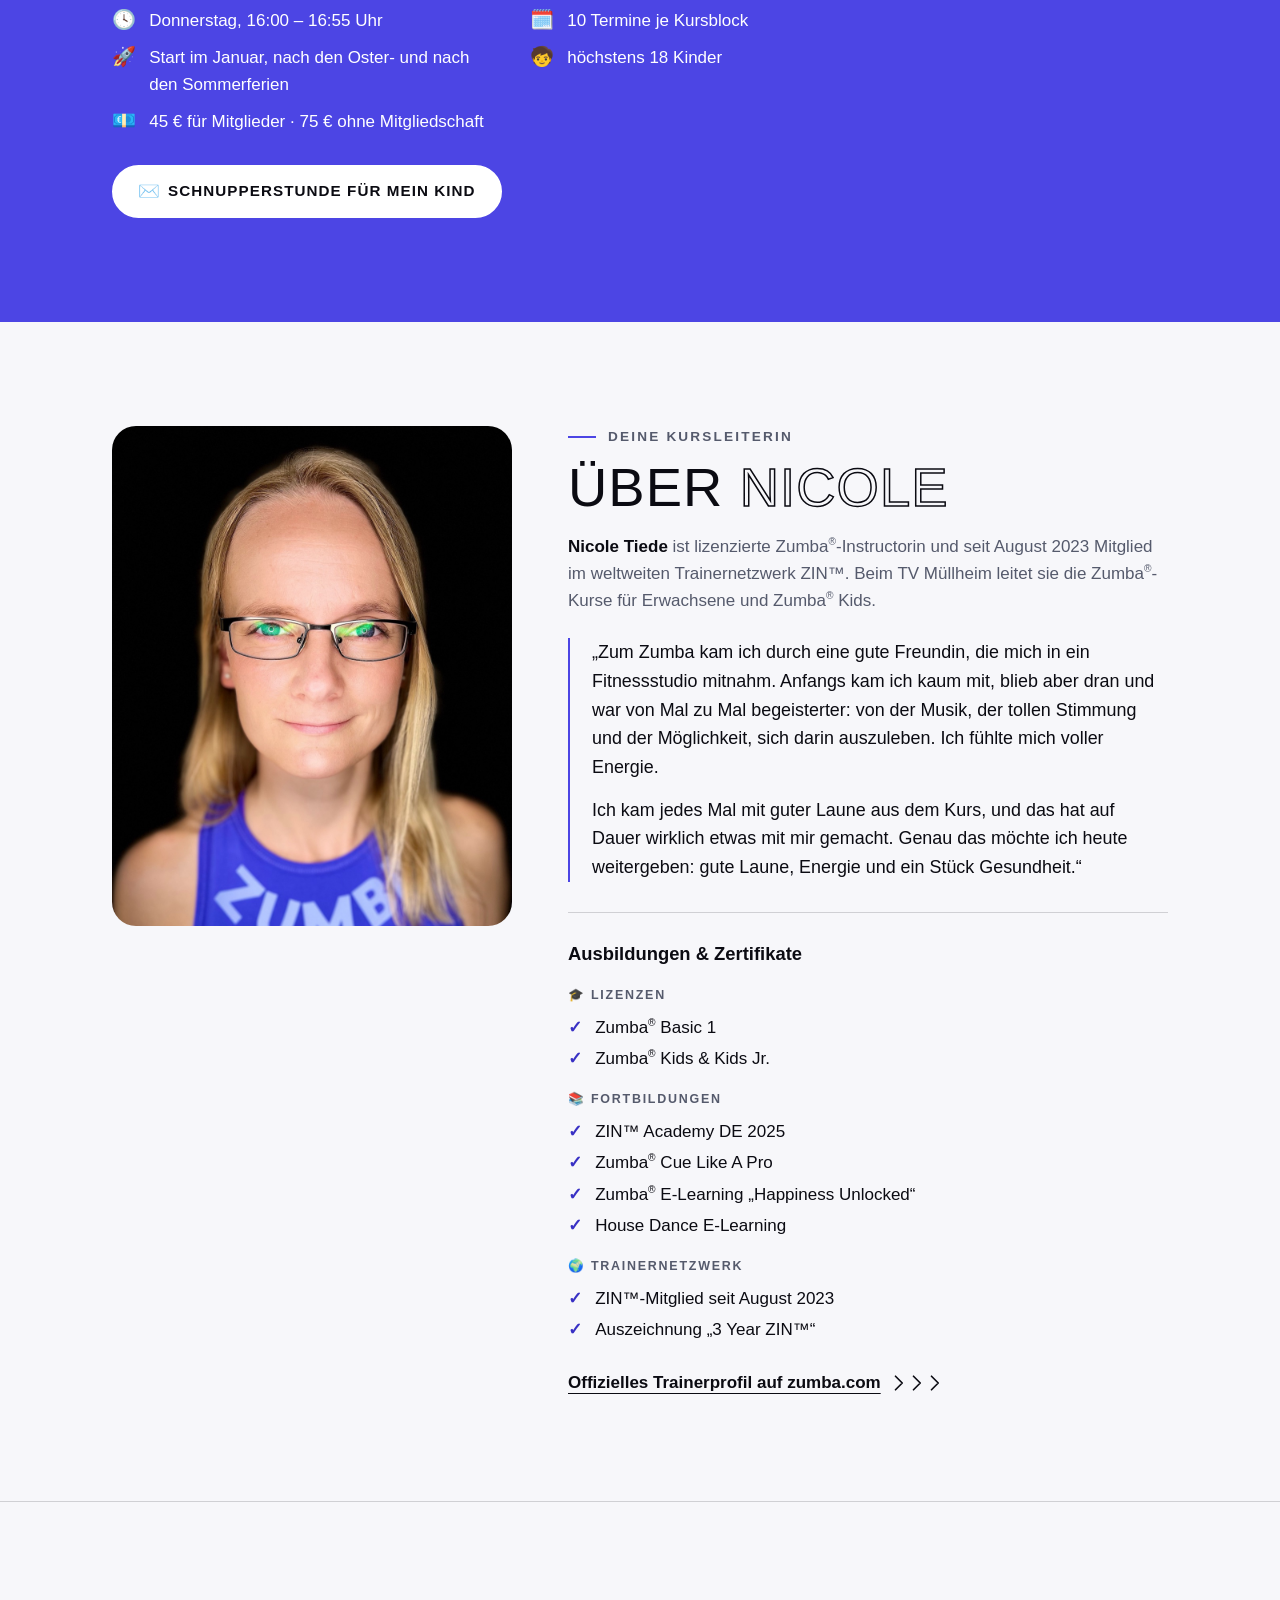
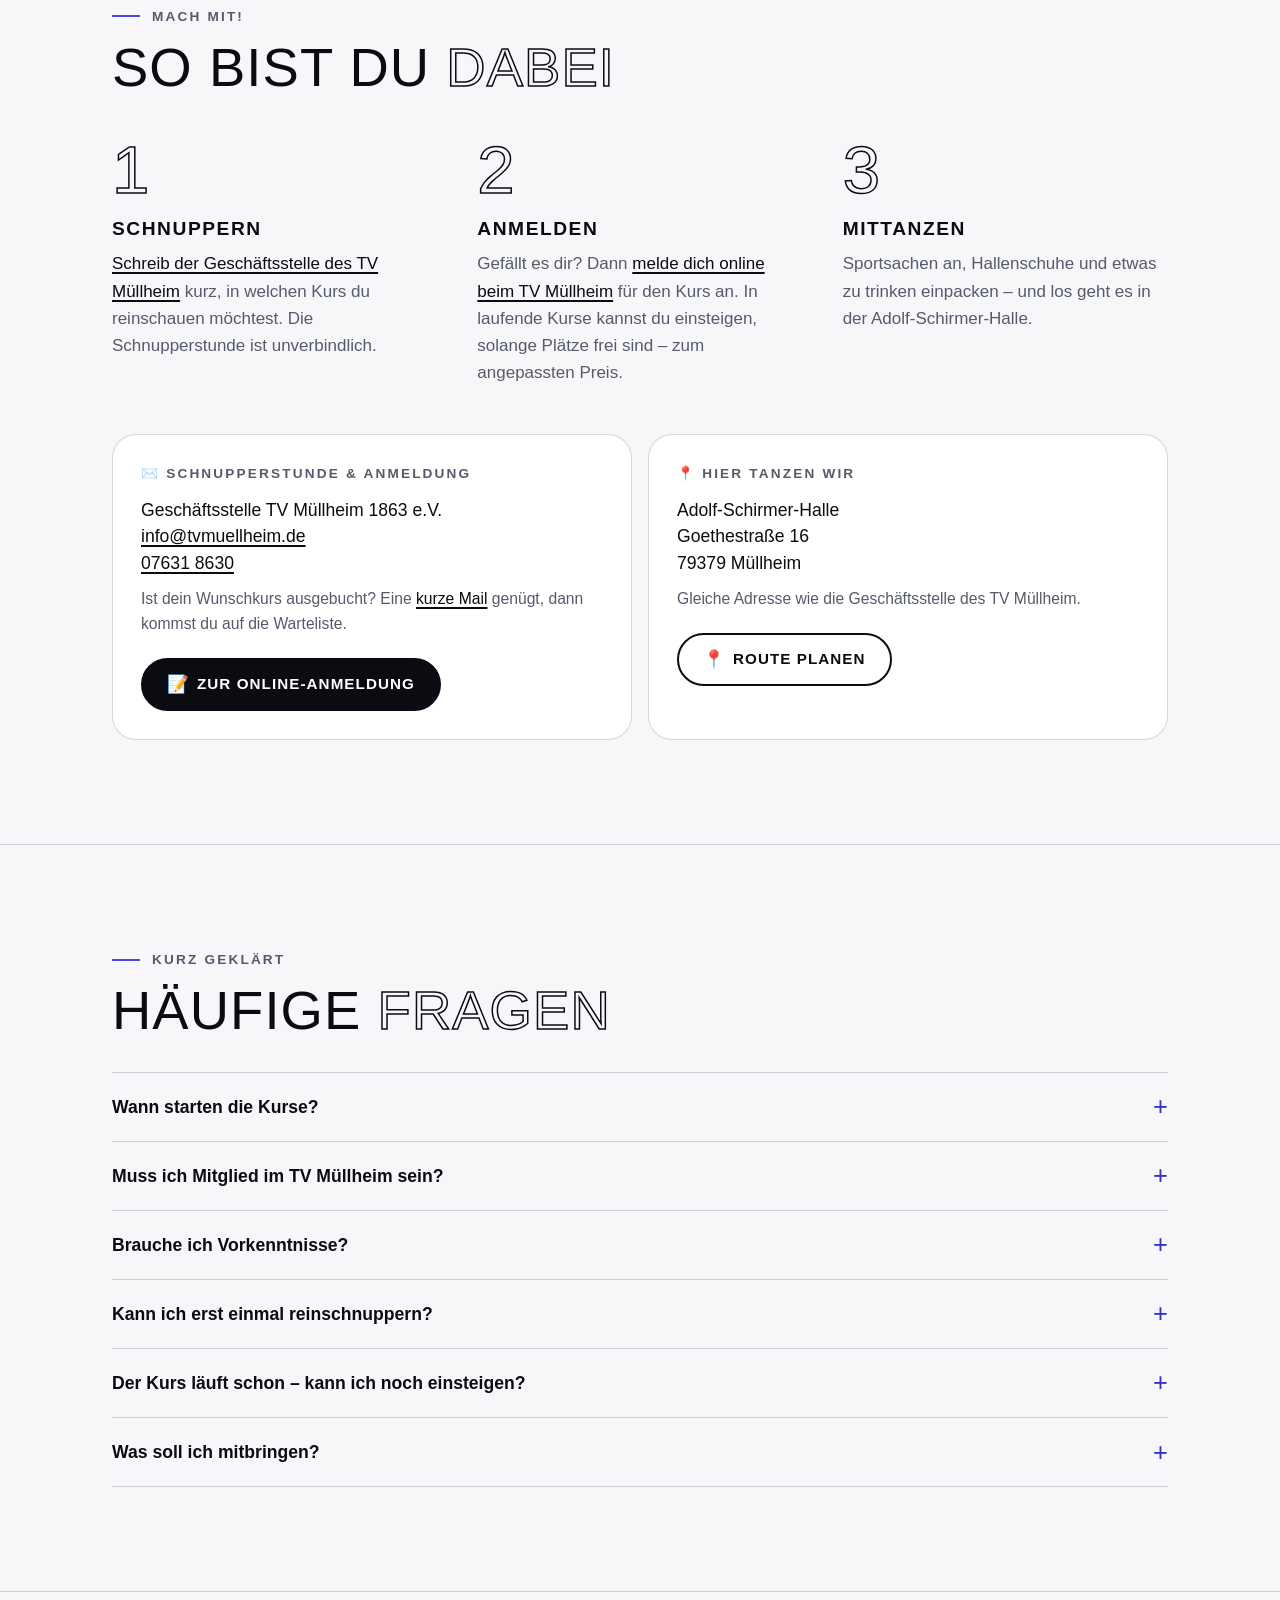
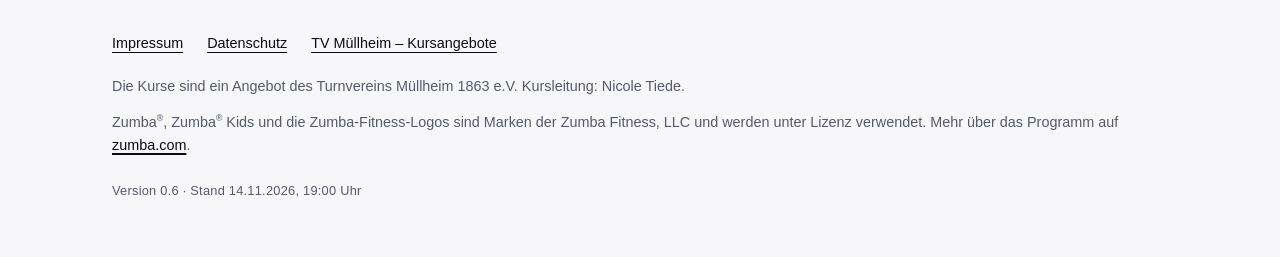
==== commit 584c90c9: "Fußzeile: Versionszeile mit Nummer und Zeit Zeigt auf der Startseite „Version 0.6 · Stand 14.11.2026" ====
--- a/docs/index.html
+++ b/docs/index.html
@@ -324,6 +324,8 @@
     </nav>
     <p>Die Kurse sind ein Angebot des Turnvereins Müllheim 1863 e.V. Kursleitung: Nicole Tiede.</p>
     <p>Zumba<sup>®</sup>, Zumba<sup>®</sup> Kids und die Zumba-Fitness-Logos sind Marken der Zumba Fitness, LLC und werden unter Lizenz verwendet. Mehr über das Programm auf <a href="https://www.zumba.com/de-DE" rel="noopener">zumba.com</a>.</p>
+    <!-- Versionszeile: bei jeder Änderung der Seite Nummer und Zeit anpassen (siehe README) -->
+    <p class="version">Version 0.6 · Stand <time datetime="2026-11-14T19:00+01:00">14.11.2026, 19:00 Uhr</time></p>
   </div>
 </footer>
 
--- a/docs/assets/css/style.css
+++ b/docs/assets/css/style.css
@@ -990,6 +990,14 @@
   text-underline-offset: 4px;
 }
 
+/* Versionszeile: Nummer und Zeit werden in docs/index.html von Hand gepflegt */
+.site-footer .version {
+  margin-top: 24px;
+  font-size: 0.8rem;
+  font-variant-numeric: tabular-nums;
+  letter-spacing: 0.02em;
+}
+
 /* ---------- Rechtstexte ---------- */
 
 .legal {
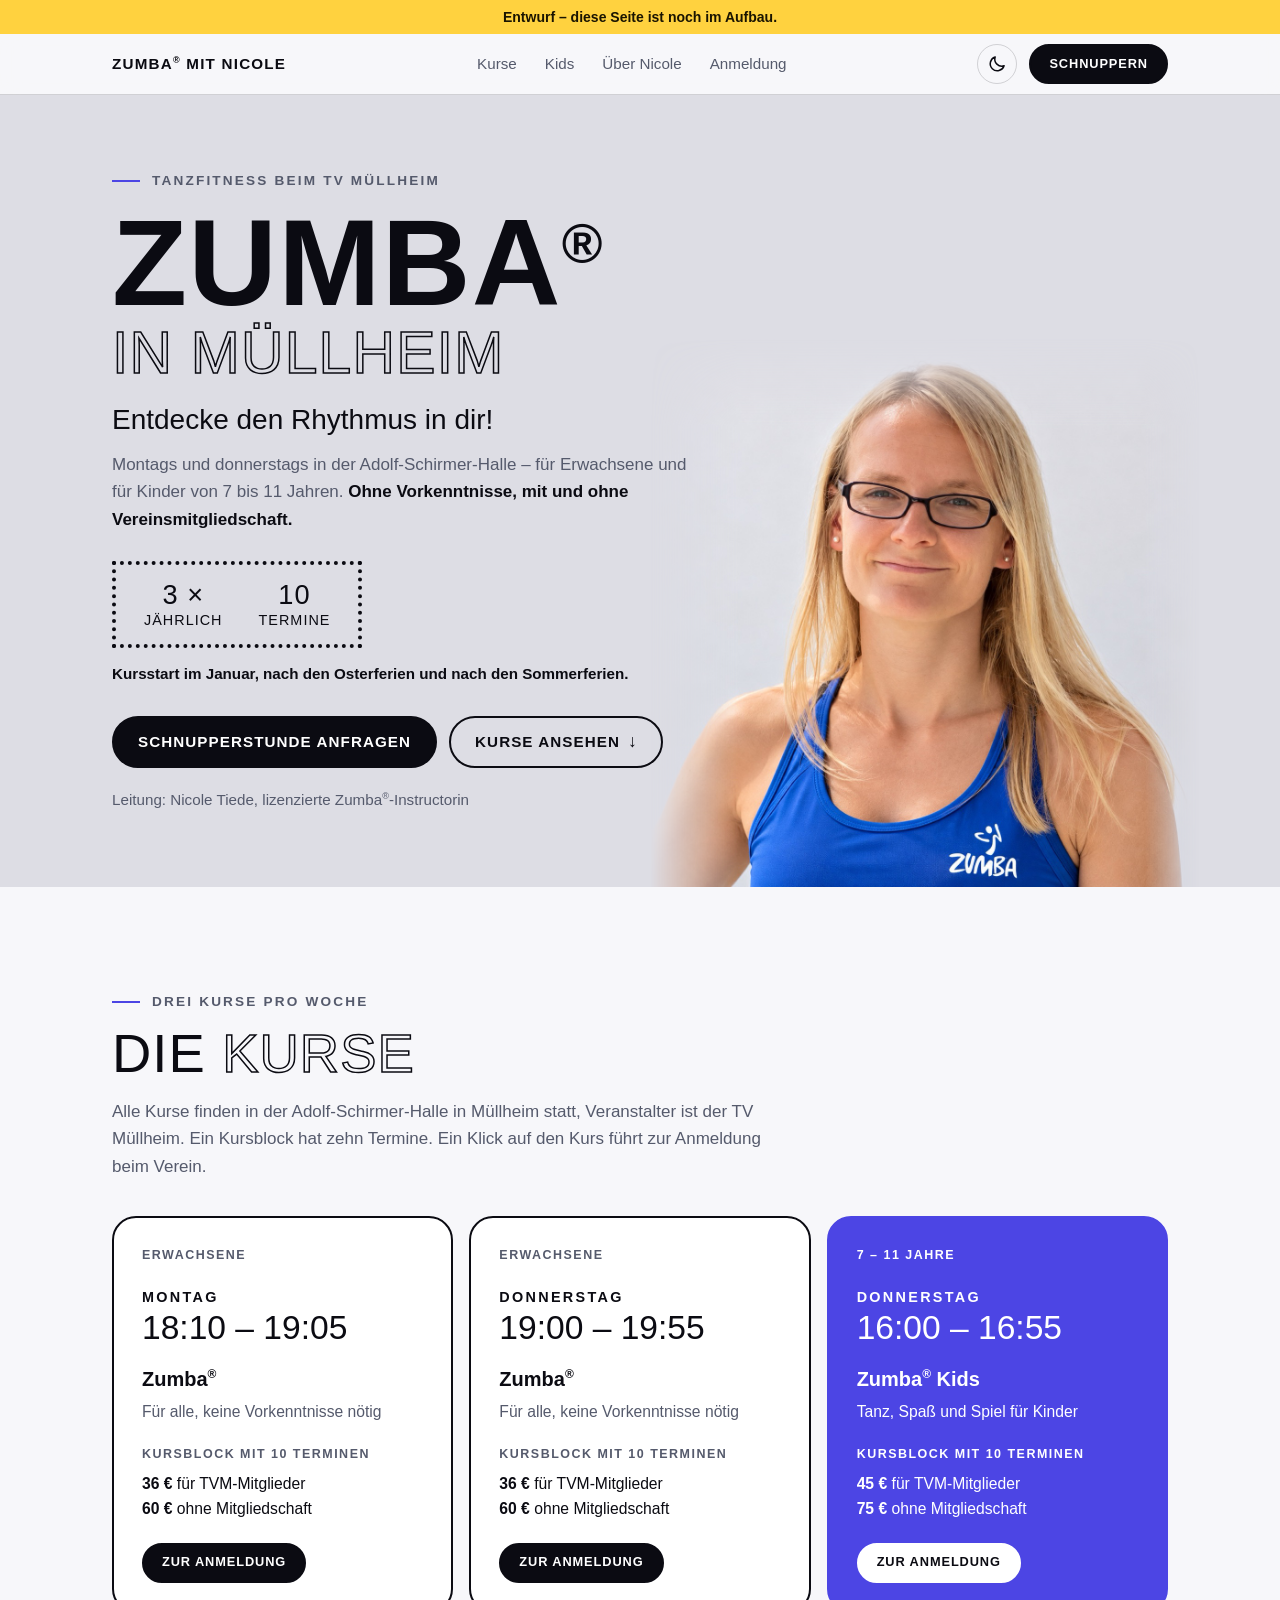
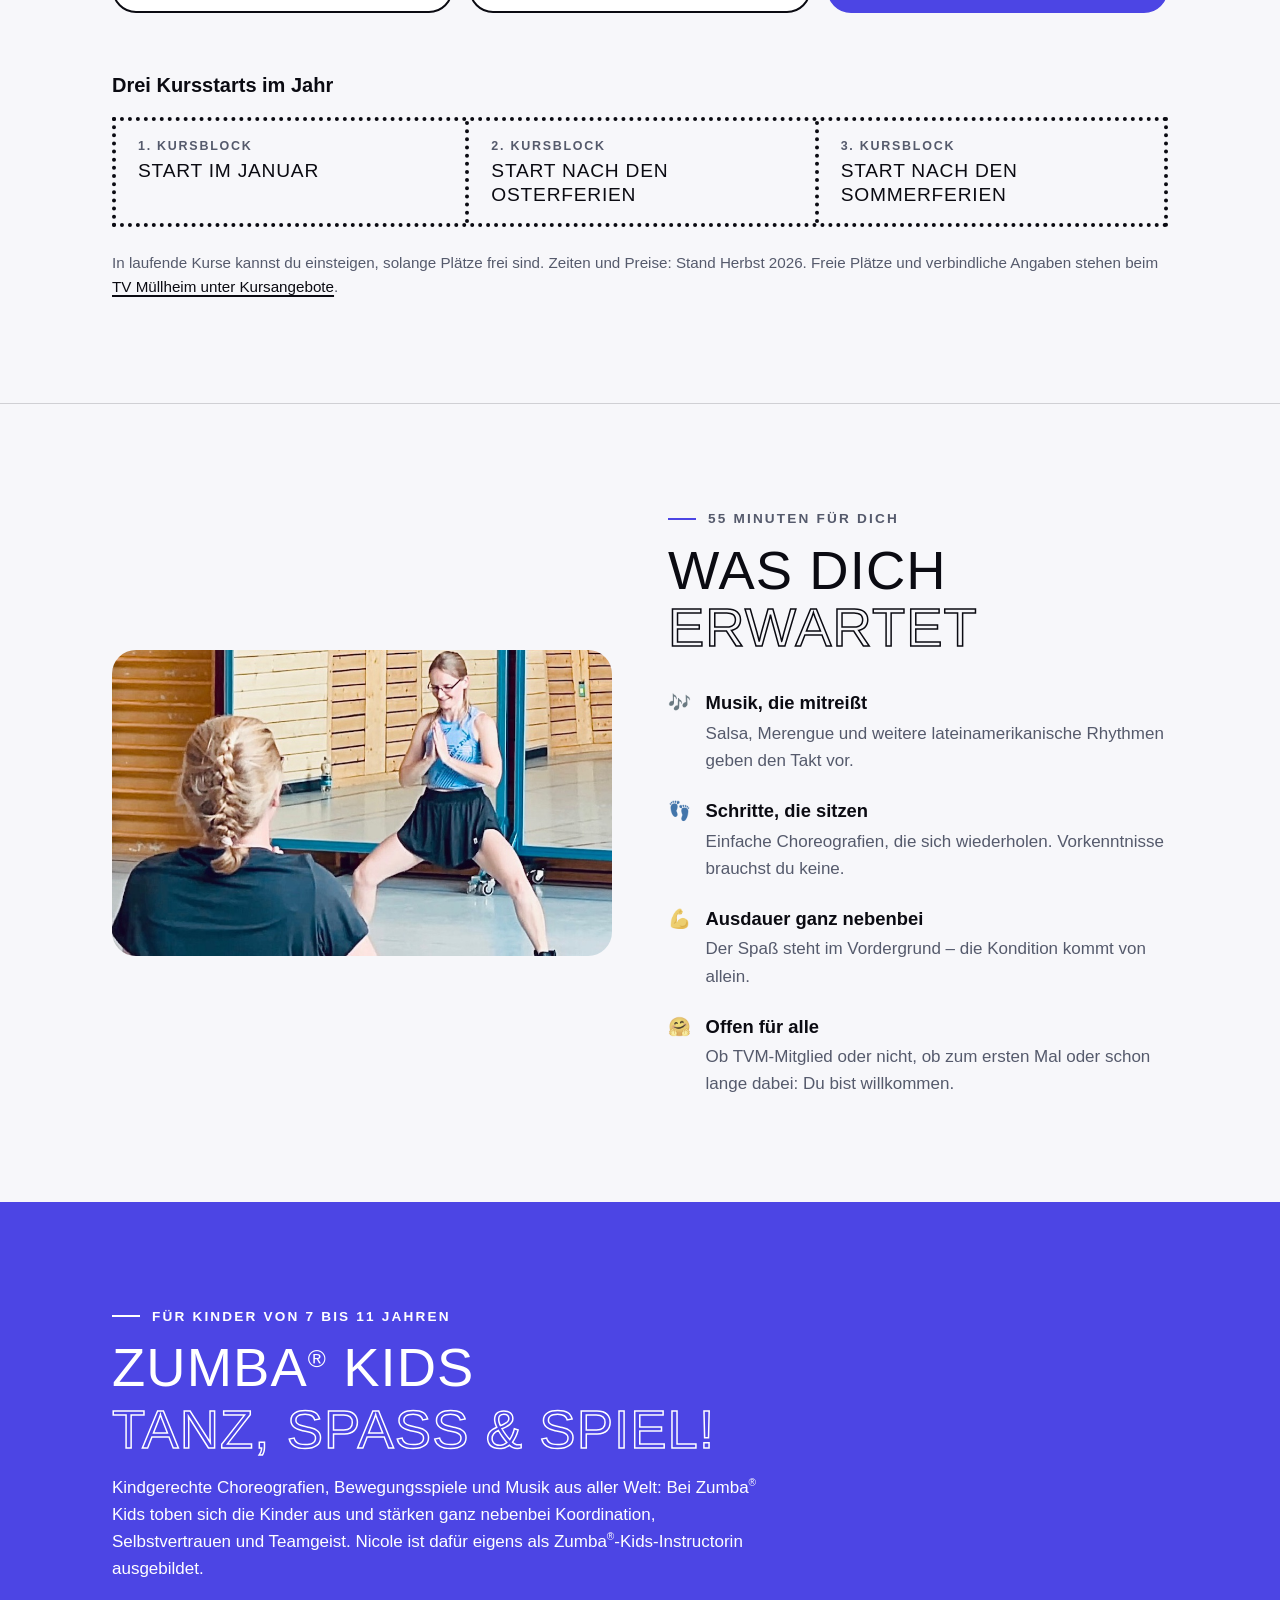
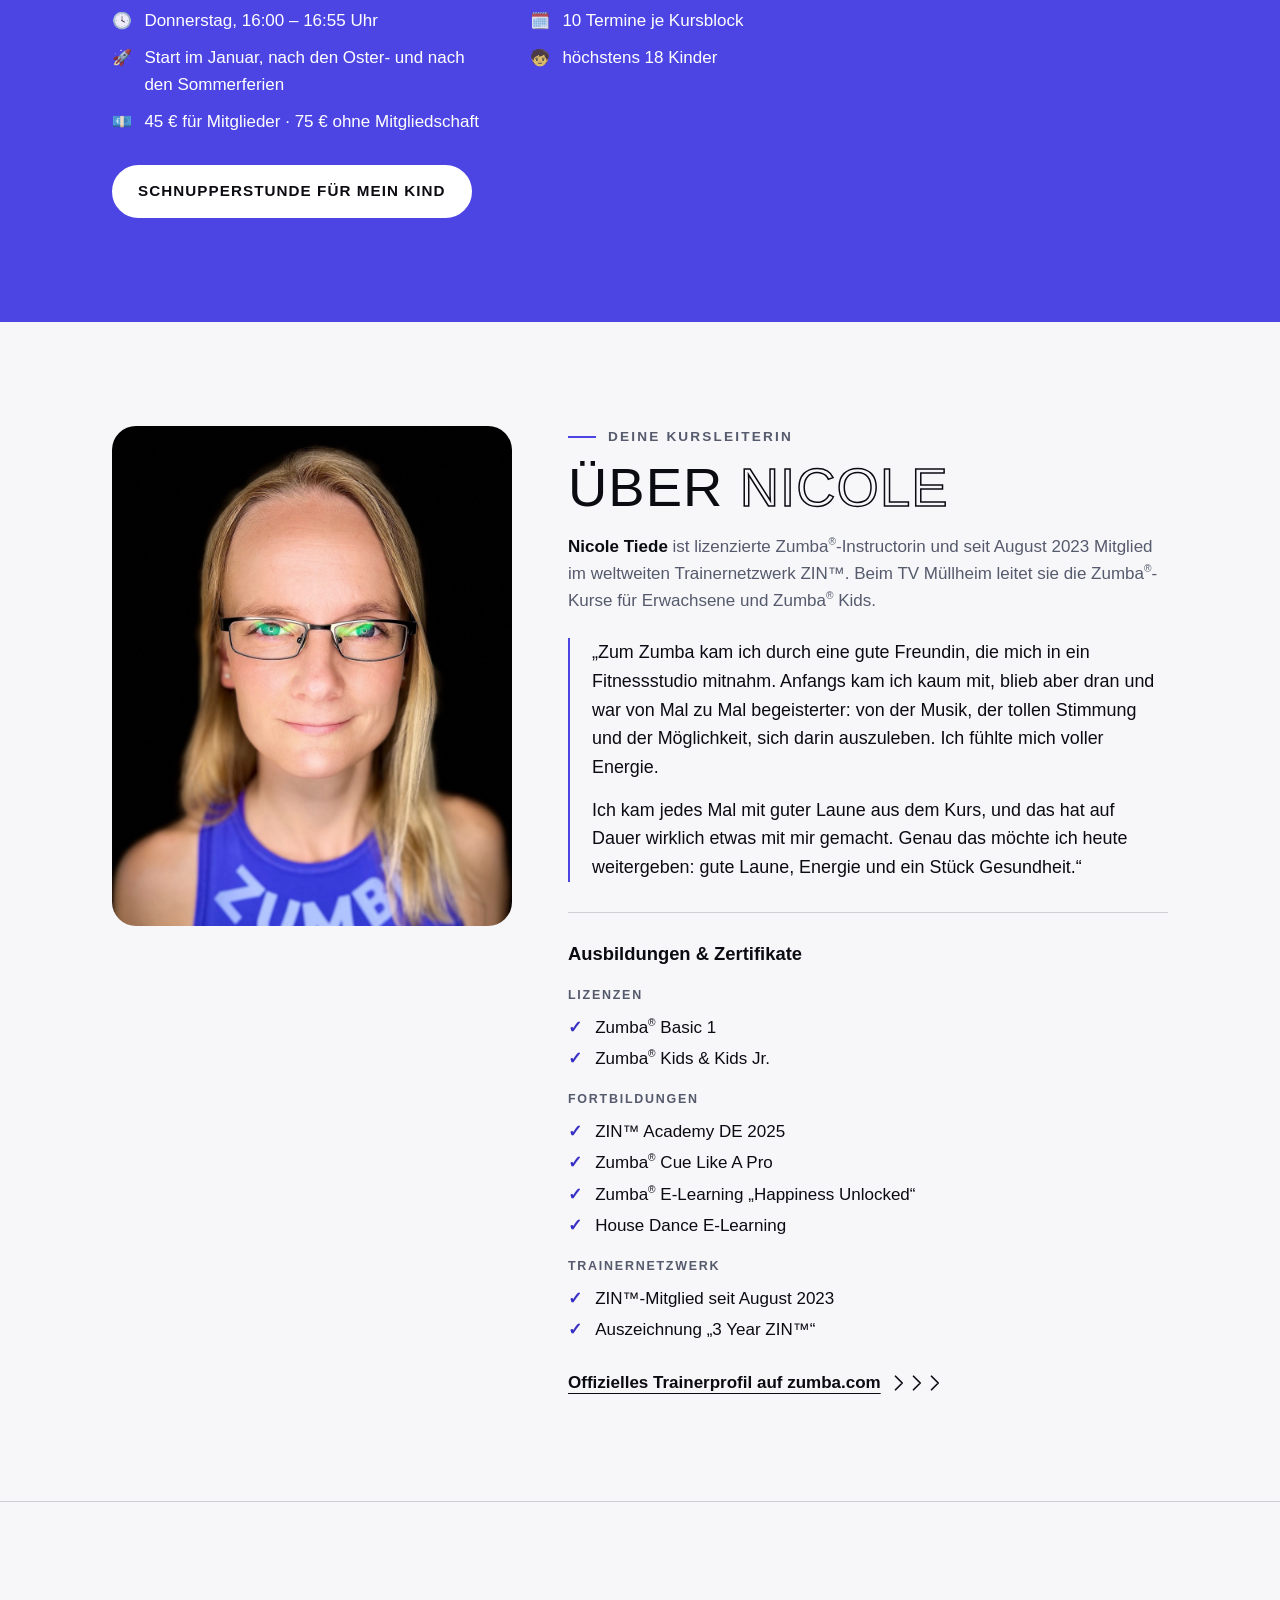
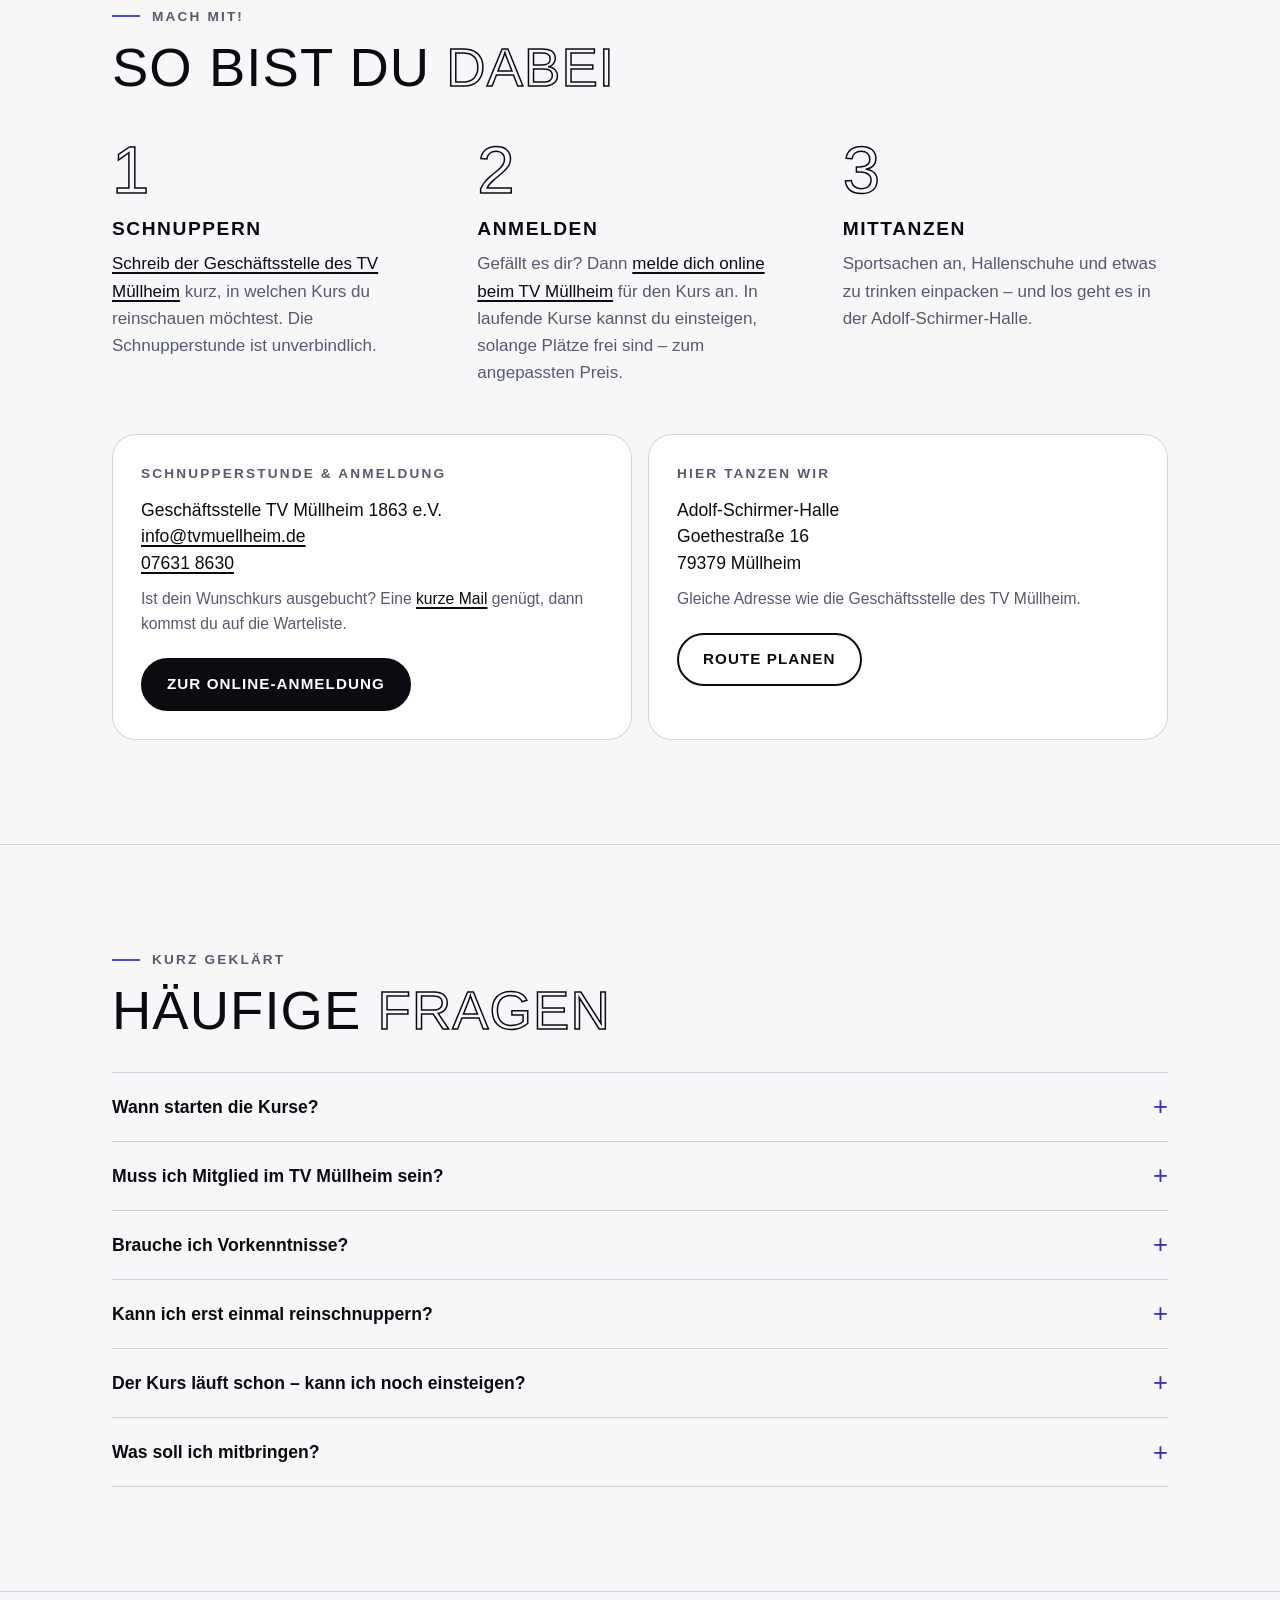
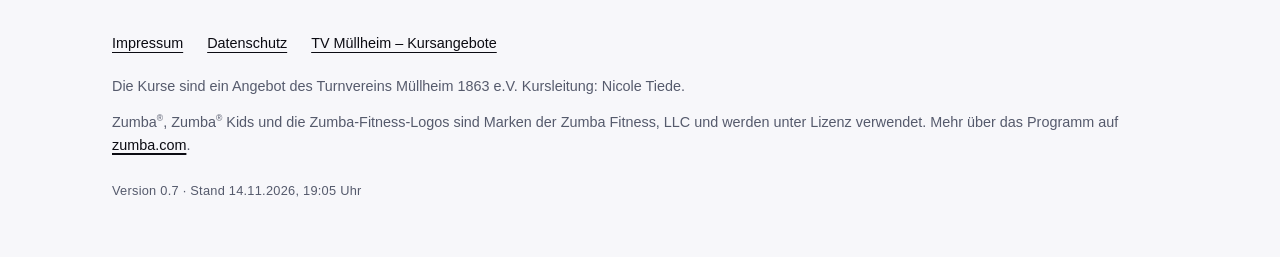
==== commit 3f3e6388: "Emojis zurückgenommen: Kurse ohne, sonst nur kleine Listenzeichen - Kurskarten und alle Buttons ohne" ====
--- a/docs/index.html
+++ b/docs/index.html
@@ -71,7 +71,7 @@
         </div>
         <p class="starts">Kursstart im Januar, nach den Osterferien und nach den Sommerferien.</p>
         <div class="cta">
-          <a class="btn btn--solid" href="mailto:info@tvmuellheim.de?subject=Schnupperstunde%20Zumba&amp;body=Hallo%2C%0D%0A%0D%0Aich%20m%C3%B6chte%20gern%20zu%20einer%20Schnupperstunde%20Zumba%20kommen.%0D%0A%0D%0AWunschkurs%20(Montag%2018%3A10%20oder%20Donnerstag%2019%3A00)%3A%20%0D%0AName%3A%20%0D%0A%0D%0AViele%20Gr%C3%BC%C3%9Fe"><span class="btn__ico" aria-hidden="true">✉️</span>Schnupperstunde anfragen</a>
+          <a class="btn btn--solid" href="mailto:info@tvmuellheim.de?subject=Schnupperstunde%20Zumba&amp;body=Hallo%2C%0D%0A%0D%0Aich%20m%C3%B6chte%20gern%20zu%20einer%20Schnupperstunde%20Zumba%20kommen.%0D%0A%0D%0AWunschkurs%20(Montag%2018%3A10%20oder%20Donnerstag%2019%3A00)%3A%20%0D%0AName%3A%20%0D%0A%0D%0AViele%20Gr%C3%BC%C3%9Fe">Schnupperstunde anfragen</a>
           <a class="btn btn--ghost" href="#kurse">Kurse ansehen<span class="btn__ico" aria-hidden="true">↓</span></a>
         </div>
         <p class="byline">Leitung: Nicole Tiede, lizenzierte Zumba<sup>®</sup>-Instructorin</p>
@@ -91,33 +91,33 @@
 
       <div class="courses">
         <article class="course">
-          <p class="course__label"><span aria-hidden="true">💃</span> Erwachsene</p>
+          <p class="course__label">Erwachsene</p>
           <p class="course__day">Montag</p>
           <p class="course__time">18:10 – 19:05</p>
           <h3>Zumba<sup>®</sup></h3>
           <p class="course__meta">Für alle, keine Vorkenntnisse nötig</p>
           <p class="course__price"><span class="course__per">Kursblock mit 10 Terminen</span><b>36 €</b> für TVM-Mitglieder<br><b>60 €</b> ohne Mitgliedschaft</p>
-          <a class="btn btn--solid btn--small course__action" href="https://www.tvmuellheim.de/kursangebote" rel="noopener" aria-label="Zur Anmeldung beim TV Müllheim: Zumba, Montag 18:10 Uhr"><span class="btn__ico" aria-hidden="true">📝</span>Zur Anmeldung</a>
+          <a class="btn btn--solid btn--small course__action" href="https://www.tvmuellheim.de/kursangebote" rel="noopener" aria-label="Zur Anmeldung beim TV Müllheim: Zumba, Montag 18:10 Uhr">Zur Anmeldung</a>
         </article>
 
         <article class="course">
-          <p class="course__label"><span aria-hidden="true">💃</span> Erwachsene</p>
+          <p class="course__label">Erwachsene</p>
           <p class="course__day">Donnerstag</p>
           <p class="course__time">19:00 – 19:55</p>
           <h3>Zumba<sup>®</sup></h3>
           <p class="course__meta">Für alle, keine Vorkenntnisse nötig</p>
           <p class="course__price"><span class="course__per">Kursblock mit 10 Terminen</span><b>36 €</b> für TVM-Mitglieder<br><b>60 €</b> ohne Mitgliedschaft</p>
-          <a class="btn btn--solid btn--small course__action" href="https://www.tvmuellheim.de/kursangebote" rel="noopener" aria-label="Zur Anmeldung beim TV Müllheim: Zumba, Donnerstag 19:00 Uhr"><span class="btn__ico" aria-hidden="true">📝</span>Zur Anmeldung</a>
+          <a class="btn btn--solid btn--small course__action" href="https://www.tvmuellheim.de/kursangebote" rel="noopener" aria-label="Zur Anmeldung beim TV Müllheim: Zumba, Donnerstag 19:00 Uhr">Zur Anmeldung</a>
         </article>
 
         <article class="course course--kids">
-          <p class="course__label"><span aria-hidden="true">🧒</span> 7 – 11 Jahre</p>
+          <p class="course__label">7 – 11 Jahre</p>
           <p class="course__day">Donnerstag</p>
           <p class="course__time">16:00 – 16:55</p>
           <h3>Zumba<sup>®</sup> Kids</h3>
           <p class="course__meta">Tanz, Spaß und Spiel für Kinder</p>
           <p class="course__price"><span class="course__per">Kursblock mit 10 Terminen</span><b>45 €</b> für TVM-Mitglieder<br><b>75 €</b> ohne Mitgliedschaft</p>
-          <a class="btn btn--solid btn--small course__action" href="https://www.tvmuellheim.de/kursangebote" rel="noopener" aria-label="Zur Anmeldung beim TV Müllheim: Zumba Kids, Donnerstag 16:00 Uhr"><span class="btn__ico" aria-hidden="true">📝</span>Zur Anmeldung</a>
+          <a class="btn btn--solid btn--small course__action" href="https://www.tvmuellheim.de/kursangebote" rel="noopener" aria-label="Zur Anmeldung beim TV Müllheim: Zumba Kids, Donnerstag 16:00 Uhr">Zur Anmeldung</a>
         </article>
       </div>
 
@@ -185,7 +185,7 @@
         <li><span class="ico" aria-hidden="true">💶</span><span>45 € für Mitglieder · 75 € ohne Mitgliedschaft</span></li>
       </ul>
       <div class="cta">
-        <a class="btn btn--solid" href="mailto:info@tvmuellheim.de?subject=Schnupperstunde%20Zumba%20Kids&amp;body=Hallo%2C%0D%0A%0D%0Amein%20Kind%20m%C3%B6chte%20gern%20zu%20einer%20Schnupperstunde%20Zumba%20Kids%20kommen.%0D%0A%0D%0AName%20und%20Alter%20des%20Kindes%3A%20%0D%0A%0D%0AViele%20Gr%C3%BC%C3%9Fe"><span class="btn__ico" aria-hidden="true">✉️</span>Schnupperstunde für mein Kind</a>
+        <a class="btn btn--solid" href="mailto:info@tvmuellheim.de?subject=Schnupperstunde%20Zumba%20Kids&amp;body=Hallo%2C%0D%0A%0D%0Amein%20Kind%20m%C3%B6chte%20gern%20zu%20einer%20Schnupperstunde%20Zumba%20Kids%20kommen.%0D%0A%0D%0AName%20und%20Alter%20des%20Kindes%3A%20%0D%0A%0D%0AViele%20Gr%C3%BC%C3%9Fe">Schnupperstunde für mein Kind</a>
       </div>
     </div>
   </section>
@@ -207,19 +207,19 @@
 
         <div class="quals">
           <h3>Ausbildungen &amp; Zertifikate</h3>
-          <p class="quals__label"><span aria-hidden="true">🎓</span> Lizenzen</p>
+          <p class="quals__label">Lizenzen</p>
           <ul class="checks">
             <li>Zumba<sup>®</sup> Basic 1</li>
             <li>Zumba<sup>®</sup> Kids &amp; Kids Jr.</li>
           </ul>
-          <p class="quals__label"><span aria-hidden="true">📚</span> Fortbildungen</p>
+          <p class="quals__label">Fortbildungen</p>
           <ul class="checks">
             <li>ZIN™ Academy DE 2025</li>
             <li>Zumba<sup>®</sup> Cue Like A Pro</li>
             <li>Zumba<sup>®</sup> E-Learning „Happiness Unlocked“</li>
             <li>House Dance E-Learning</li>
           </ul>
-          <p class="quals__label"><span aria-hidden="true">🌍</span> Trainernetzwerk</p>
+          <p class="quals__label">Trainernetzwerk</p>
           <ul class="checks">
             <li>ZIN™-Mitglied seit August 2023</li>
             <li>Auszeichnung „3 Year ZIN™“</li>
@@ -253,7 +253,7 @@
 
       <div class="cards">
         <div class="card">
-          <h3><span aria-hidden="true">✉️</span> Schnupperstunde &amp; Anmeldung</h3>
+          <h3>Schnupperstunde &amp; Anmeldung</h3>
           <address>
             Geschäftsstelle TV Müllheim 1863 e.V.<br>
             <a href="mailto:info@tvmuellheim.de?subject=Schnupperstunde%20Zumba">info@tvmuellheim.de</a><br>
@@ -261,11 +261,11 @@
           </address>
           <p>Ist dein Wunschkurs ausgebucht? Eine <a href="mailto:info@tvmuellheim.de?subject=Warteliste%20Zumba&amp;body=Hallo%2C%0D%0A%0D%0Amein%20Wunschkurs%20ist%20ausgebucht.%20Bitte%20setzt%20mich%20auf%20die%20Warteliste.%0D%0A%0D%0AKurs%20(Montag%2018%3A10%2C%20Donnerstag%2019%3A00%20oder%20Zumba%20Kids%20Donnerstag%2016%3A00)%3A%20%0D%0AName%3A%20%0D%0A%0D%0AViele%20Gr%C3%BC%C3%9Fe">kurze Mail</a> genügt, dann kommst du auf die Warteliste.</p>
           <div class="cta">
-            <a class="btn btn--solid" href="https://www.tvmuellheim.de/kursangebote" rel="noopener"><span class="btn__ico" aria-hidden="true">📝</span>Zur Online-Anmeldung</a>
+            <a class="btn btn--solid" href="https://www.tvmuellheim.de/kursangebote" rel="noopener">Zur Online-Anmeldung</a>
           </div>
         </div>
         <div class="card">
-          <h3><span aria-hidden="true">📍</span> Hier tanzen wir</h3>
+          <h3>Hier tanzen wir</h3>
           <address>
             Adolf-Schirmer-Halle<br>
             Goethestraße 16<br>
@@ -273,7 +273,7 @@
           </address>
           <p>Gleiche Adresse wie die Geschäftsstelle des TV Müllheim.</p>
           <div class="cta">
-            <a class="btn btn--ghost" href="https://www.google.com/maps/search/?api=1&amp;query=Adolf-Schirmer-Halle%2C%20Goethestra%C3%9Fe%2016%2C%2079379%20M%C3%BCllheim" rel="noopener"><span class="btn__ico" aria-hidden="true">📍</span>Route planen</a>
+            <a class="btn btn--ghost" href="https://www.google.com/maps/search/?api=1&amp;query=Adolf-Schirmer-Halle%2C%20Goethestra%C3%9Fe%2016%2C%2079379%20M%C3%BCllheim" rel="noopener">Route planen</a>
           </div>
         </div>
       </div>
@@ -325,7 +325,7 @@
     <p>Die Kurse sind ein Angebot des Turnvereins Müllheim 1863 e.V. Kursleitung: Nicole Tiede.</p>
     <p>Zumba<sup>®</sup>, Zumba<sup>®</sup> Kids und die Zumba-Fitness-Logos sind Marken der Zumba Fitness, LLC und werden unter Lizenz verwendet. Mehr über das Programm auf <a href="https://www.zumba.com/de-DE" rel="noopener">zumba.com</a>.</p>
     <!-- Versionszeile: bei jeder Änderung der Seite Nummer und Zeit anpassen (siehe README) -->
-    <p class="version">Version 0.6 · Stand <time datetime="2026-11-14T19:00+01:00">14.11.2026, 19:00 Uhr</time></p>
+    <p class="version">Version 0.7 · Stand <time datetime="2026-11-14T19:05+01:00">14.11.2026, 19:05 Uhr</time></p>
   </div>
 </footer>
 
--- a/docs/assets/css/style.css
+++ b/docs/assets/css/style.css
@@ -296,7 +296,7 @@
   font-size: 0.78rem;
 }
 
-/* Emoji im Button zeigt, was passiert: Mail, Anmeldung, Karte */
+/* Textpfeil im Button, z. B. „Kurse ansehen ↓“ – Buttons tragen keine Emojis */
 .btn__ico {
   font-size: 1.15em;
   line-height: 1;
@@ -674,14 +674,21 @@
 
 .points li {
   display: grid;
-  grid-template-columns: 2.4rem 1fr;
-  column-gap: 14px;
-  align-items: start;
+  grid-template-columns: 1.6rem 1fr;
+  column-gap: 12px;
+  align-items: baseline;
+}
+
+/* Emojis nur als kleine, zurückgenommene Listenzeichen – nicht in Buttons oder Überschriften */
+.points .ico,
+.icon-list .ico {
+  line-height: 1;
+  filter: saturate(0.65);
+  opacity: 0.9;
 }
 
 .points .ico {
-  font-size: 1.75rem;
-  line-height: 1.15;
+  font-size: 1.15rem;
 }
 
 .points h3 {
@@ -724,7 +731,7 @@
   max-width: 38em;
 }
 
-/* Eckdaten als schlichte Liste mit Emoji – bewusst keine Pillen, die sind Buttons vorbehalten */
+/* Eckdaten als schlichte Liste mit kleinem Emoji – bewusst keine Pillen, die sind Buttons vorbehalten */
 .icon-list {
   display: grid;
   gap: 10px 36px;
@@ -736,14 +743,13 @@
 
 .icon-list li {
   display: grid;
-  grid-template-columns: 1.7rem 1fr;
+  grid-template-columns: 1.4rem 1fr;
   column-gap: 10px;
   align-items: baseline;
 }
 
 .icon-list .ico {
-  font-size: 1.2rem;
-  line-height: 1;
+  font-size: 1rem;
 }
 
 .kids .btn--solid,
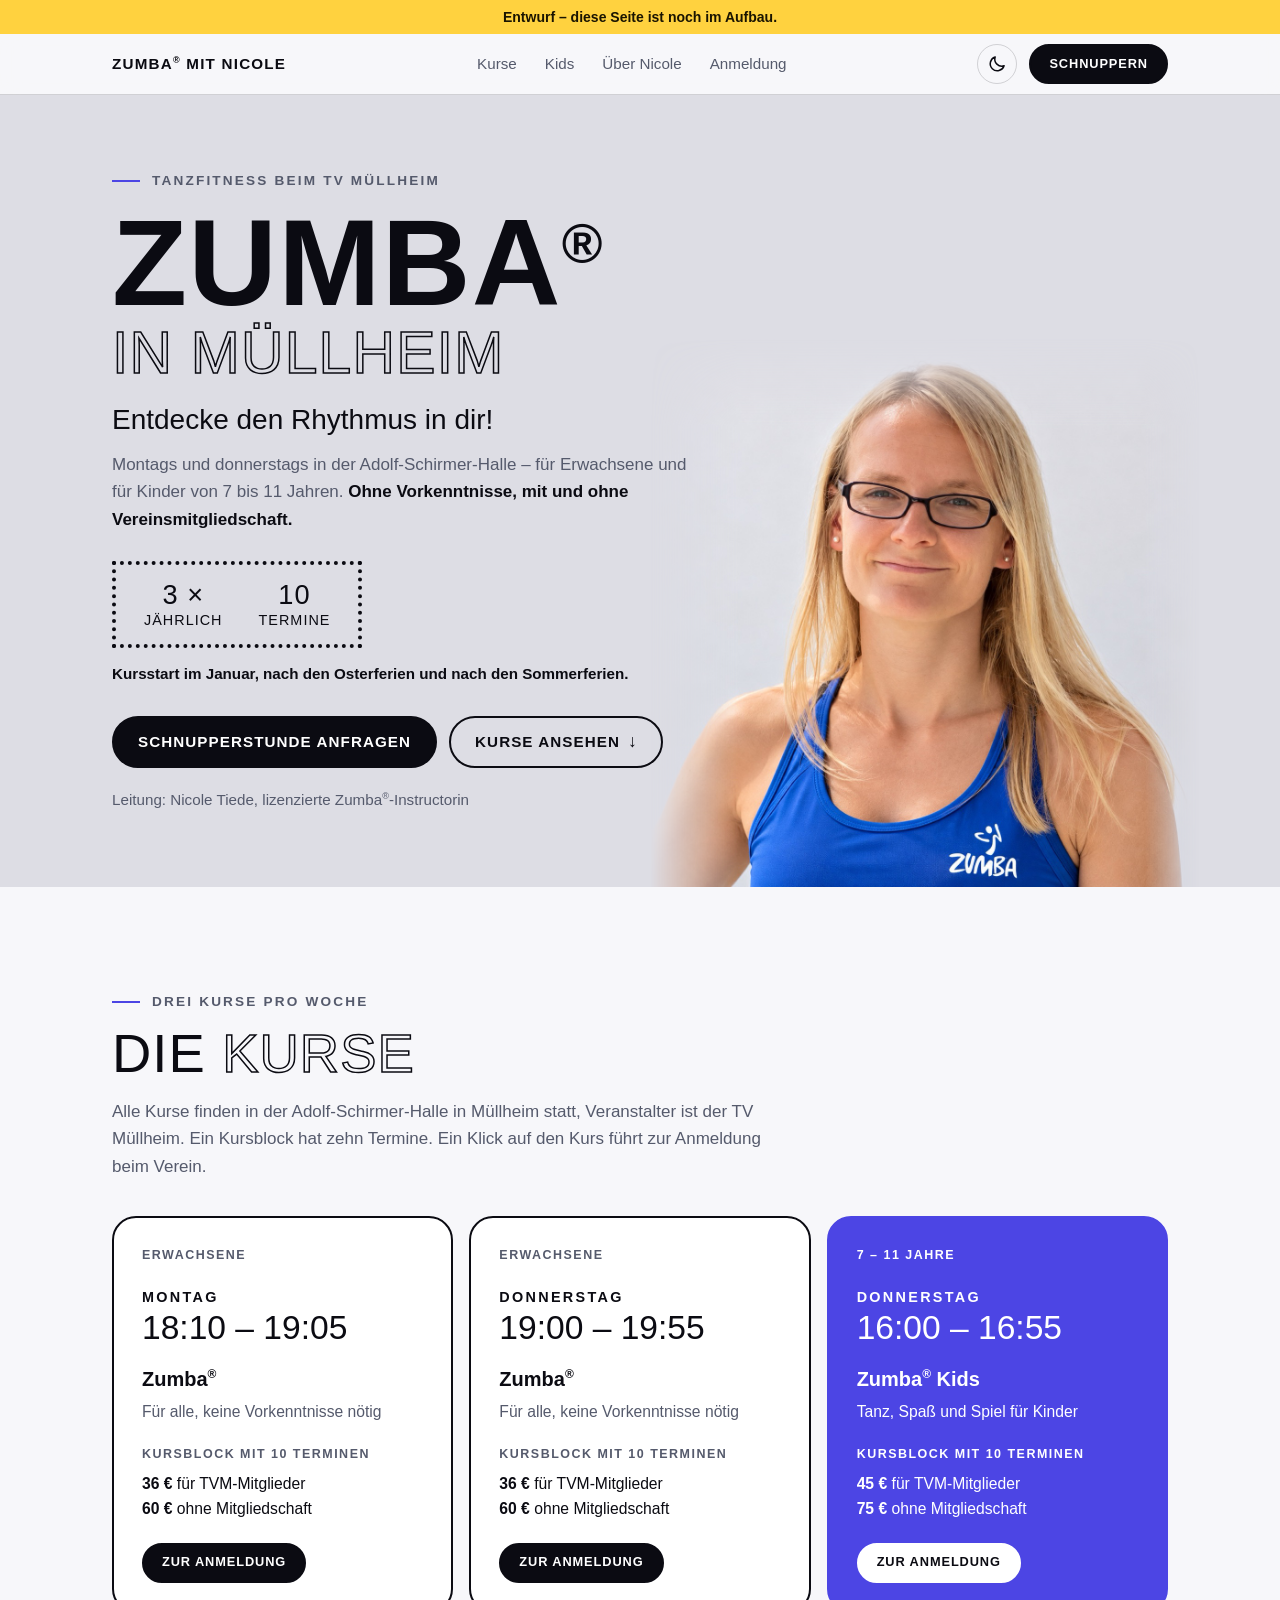
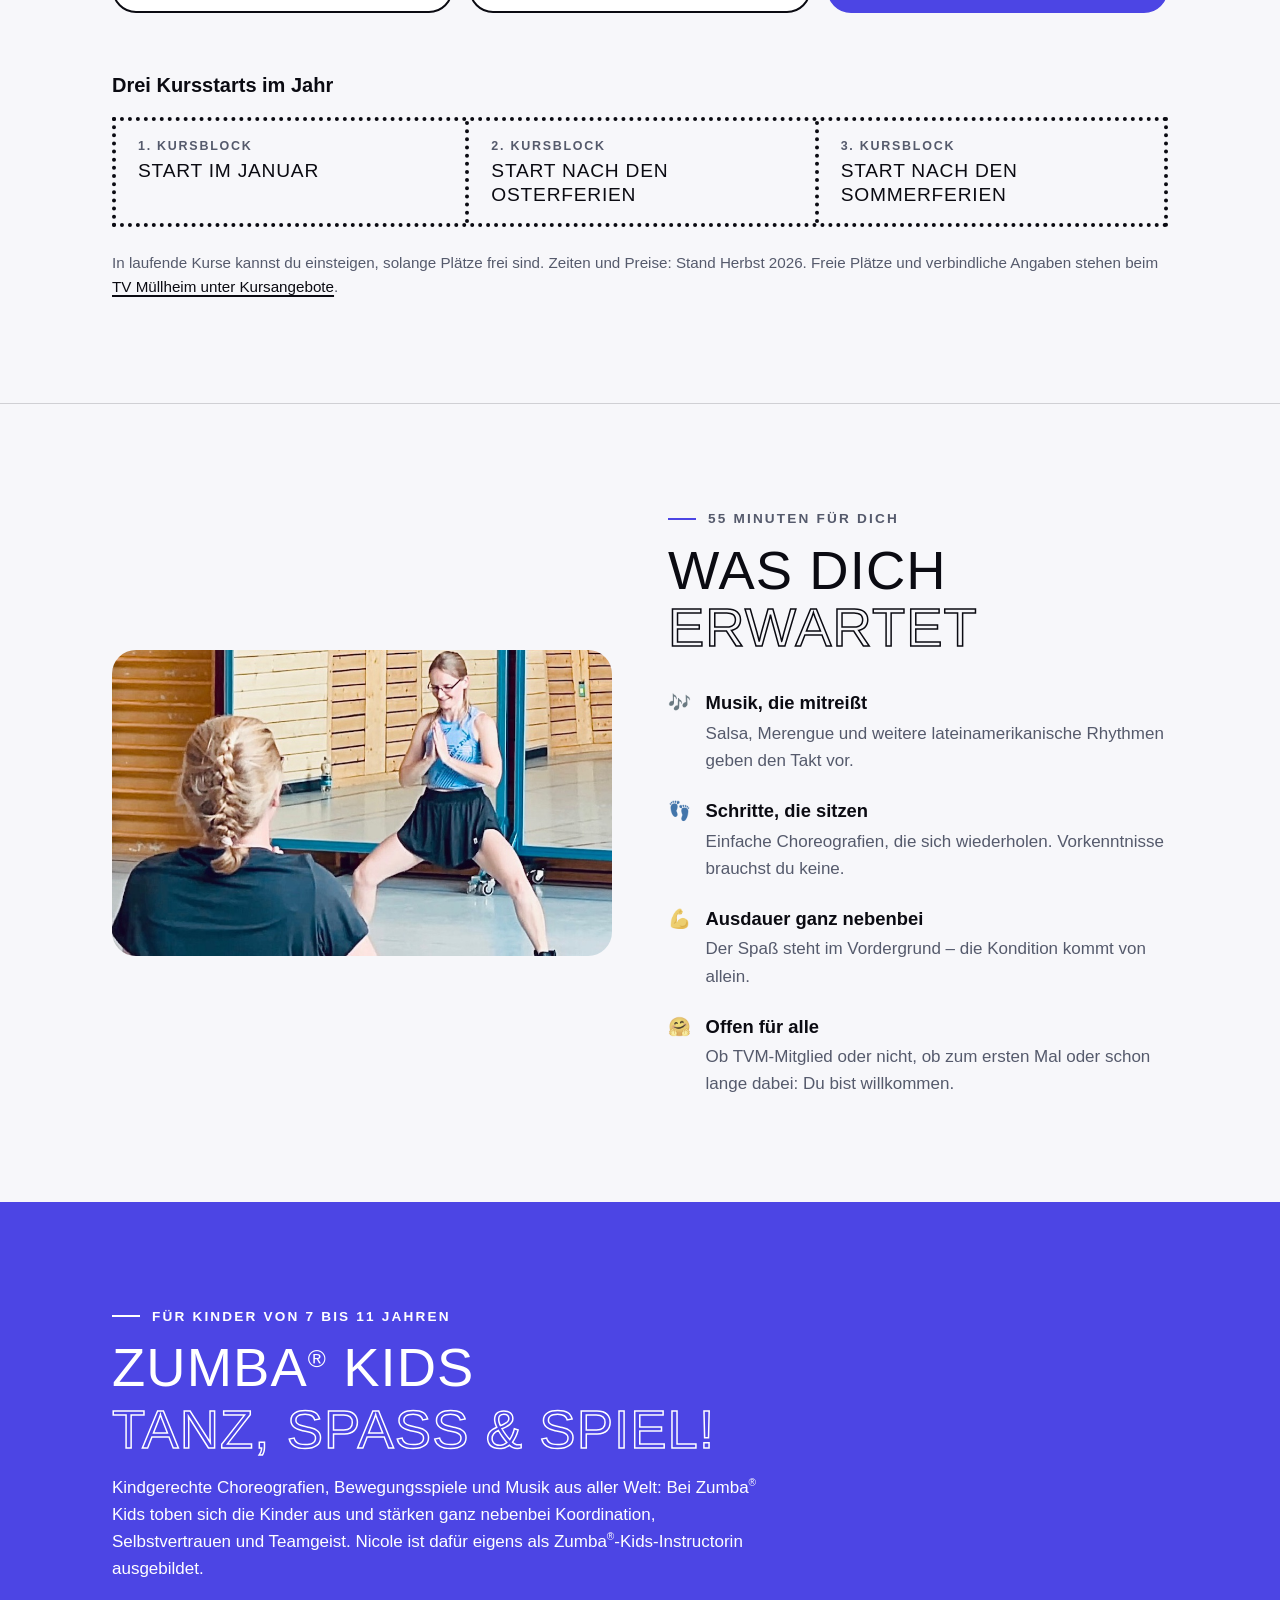
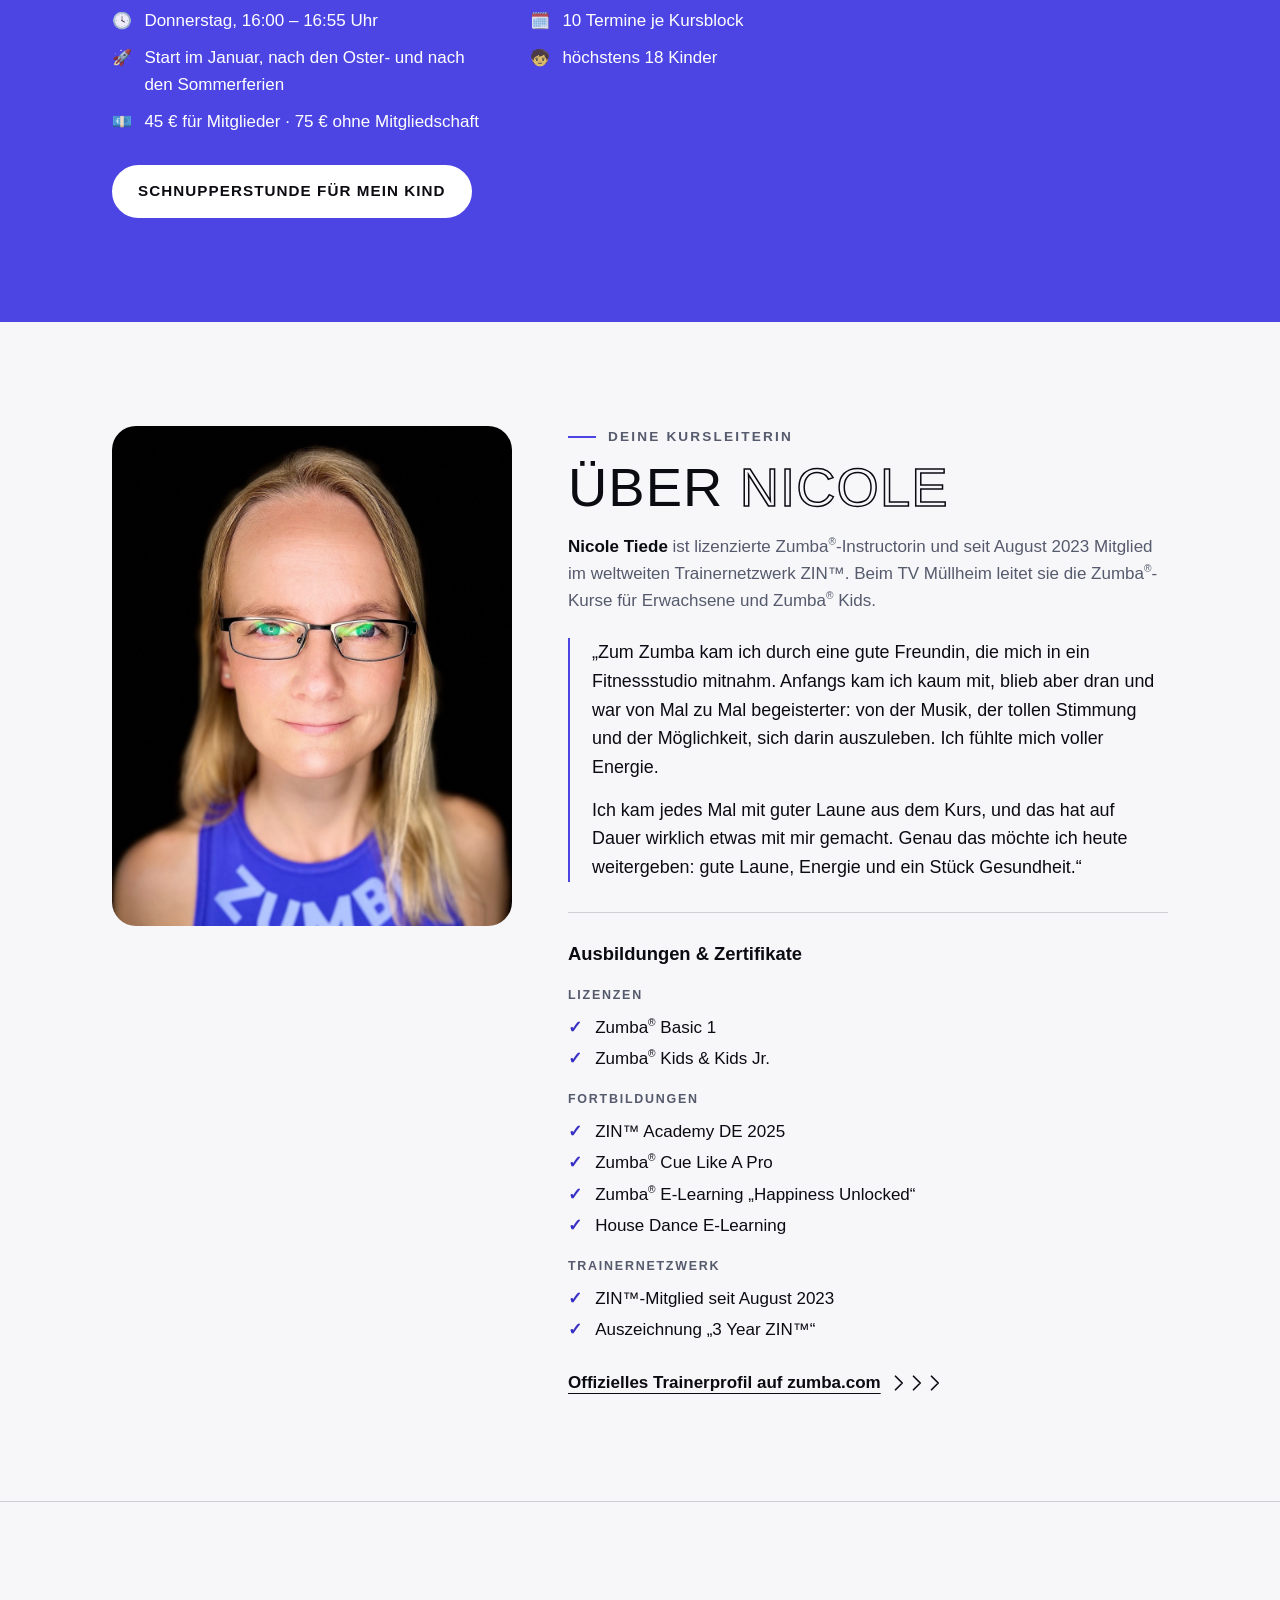
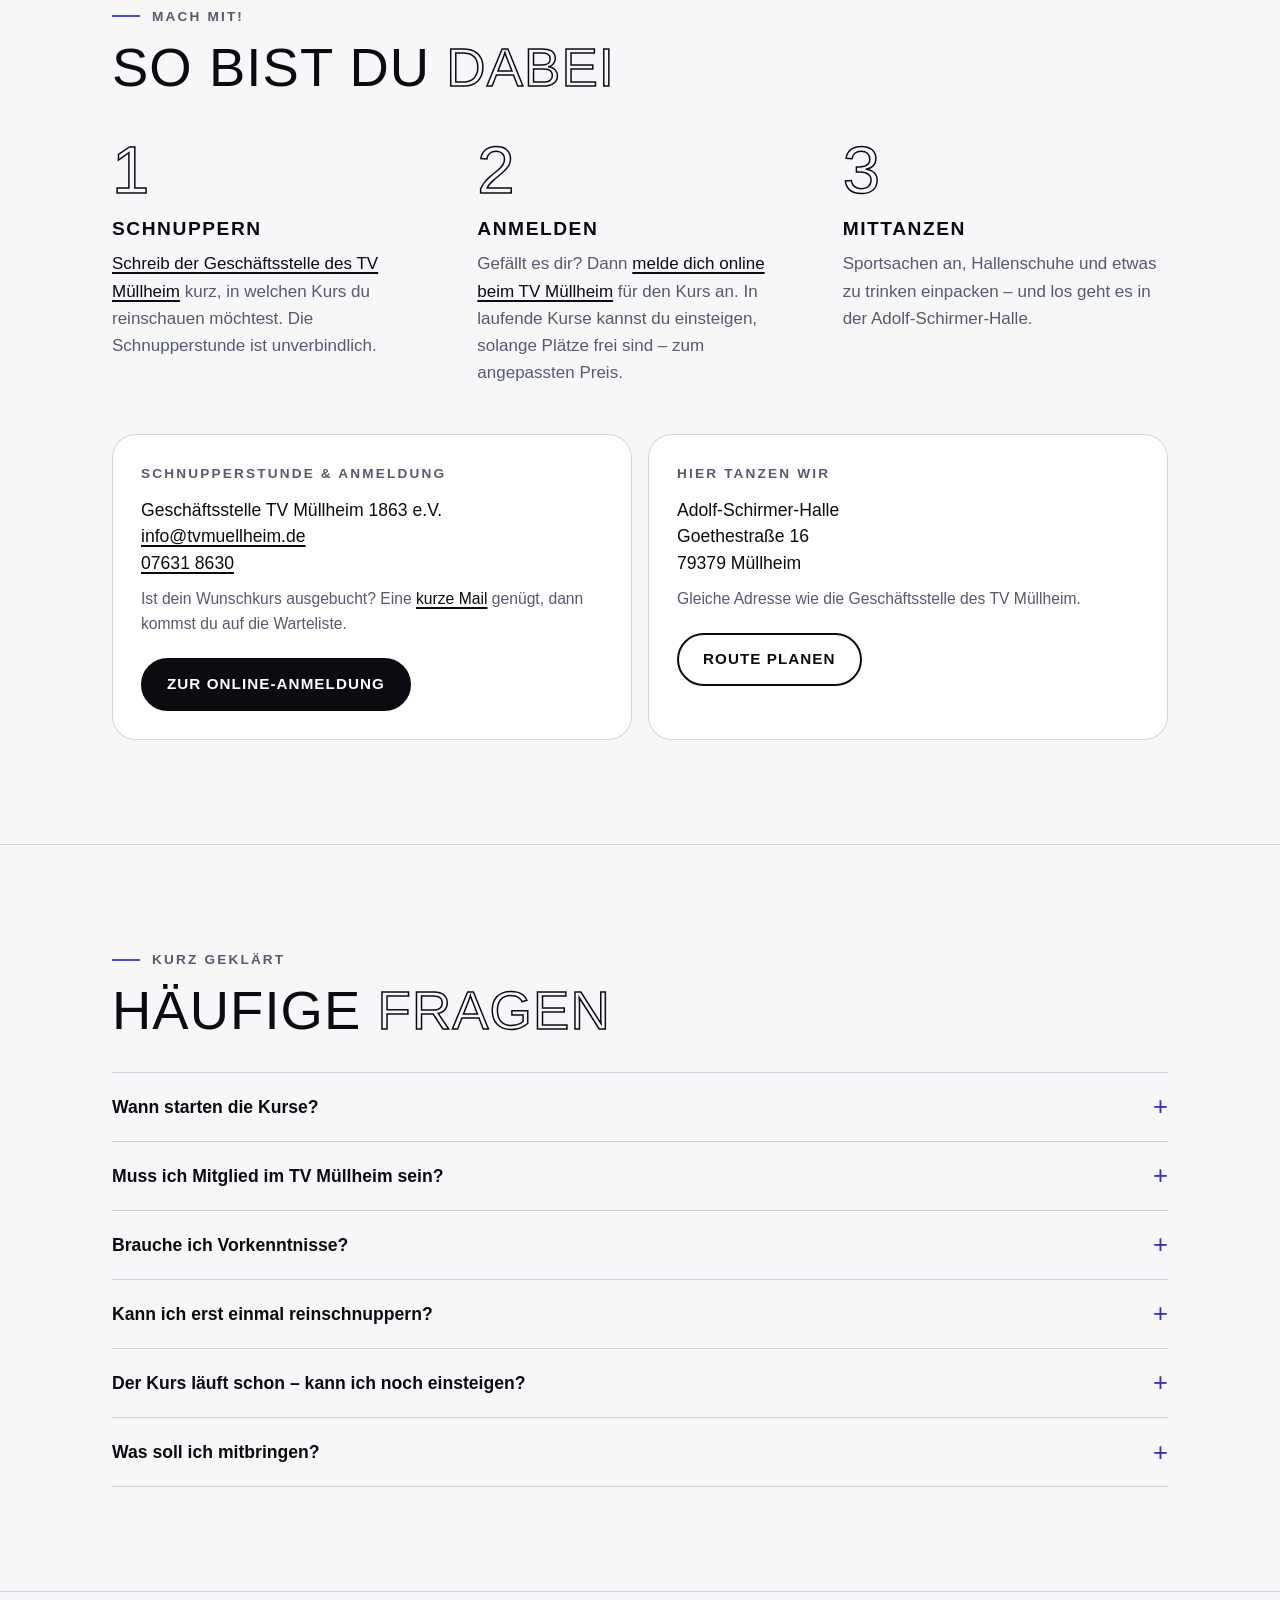
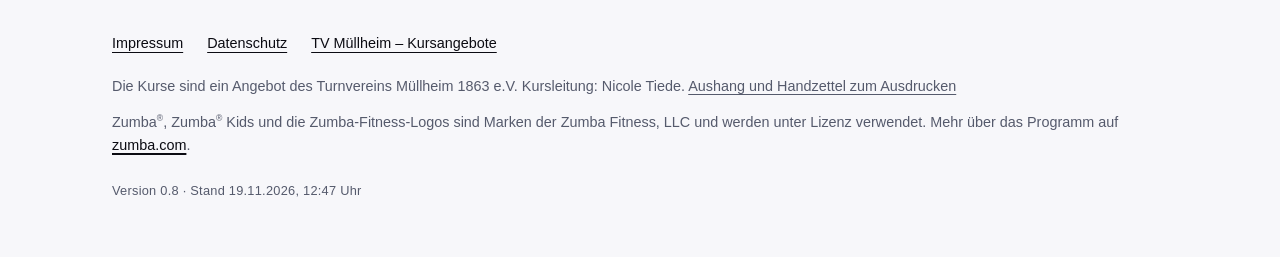
==== commit 58c1c6dd: "Materialseite: Aushang, Handzettel und Foto zum Herunterladen - Neue Seite material.html mit Vorscha" ====
--- a/docs/index.html
+++ b/docs/index.html
@@ -322,10 +322,10 @@
       <a href="datenschutz.html">Datenschutz</a>
       <a href="https://www.tvmuellheim.de/kursangebote" rel="noopener">TV Müllheim – Kursangebote</a>
     </nav>
-    <p>Die Kurse sind ein Angebot des Turnvereins Müllheim 1863 e.V. Kursleitung: Nicole Tiede.</p>
+    <p>Die Kurse sind ein Angebot des Turnvereins Müllheim 1863 e.V. Kursleitung: Nicole Tiede. <a class="quiet" href="material.html">Aushang und Handzettel zum Ausdrucken</a></p>
     <p>Zumba<sup>®</sup>, Zumba<sup>®</sup> Kids und die Zumba-Fitness-Logos sind Marken der Zumba Fitness, LLC und werden unter Lizenz verwendet. Mehr über das Programm auf <a href="https://www.zumba.com/de-DE" rel="noopener">zumba.com</a>.</p>
     <!-- Versionszeile: bei jeder Änderung der Seite Nummer und Zeit anpassen (siehe README) -->
-    <p class="version">Version 0.7 · Stand <time datetime="2026-11-14T19:05+01:00">14.11.2026, 19:05 Uhr</time></p>
+    <p class="version">Version 0.8 · Stand <time datetime="2026-11-19T12:47+01:00">19.11.2026, 12:47 Uhr</time></p>
   </div>
 </footer>
 
--- a/docs/assets/css/style.css
+++ b/docs/assets/css/style.css
@@ -996,12 +996,158 @@
   text-underline-offset: 4px;
 }
 
+/* dezenter Hinweis im Fließtext der Fußzeile: graue Schrift, dünne Unterstreichung */
+.site-footer p a.quiet {
+  color: inherit;
+  text-decoration-thickness: 1px;
+}
+
+.site-footer p a.quiet:hover {
+  color: var(--accent-ink);
+}
+
 /* Versionszeile: Nummer und Zeit werden in docs/index.html von Hand gepflegt */
 .site-footer .version {
   margin-top: 24px;
   font-size: 0.8rem;
   font-variant-numeric: tabular-nums;
   letter-spacing: 0.02em;
+}
+
+/* ---------- Material: Aushang, Handzettel und Foto zum Herunterladen ---------- */
+
+.material .page-title {
+  margin-top: 12px;
+  font-size: clamp(2.1rem, 7vw, 3.4rem);
+  font-weight: 300;
+  line-height: 1.05;
+  letter-spacing: 0.02em;
+  text-transform: uppercase;
+}
+
+.material .page-title .outline {
+  font-weight: 500;
+}
+
+.downloads {
+  display: grid;
+  gap: 16px;
+  margin-top: 36px;
+}
+
+.download {
+  display: flex;
+  flex-direction: column;
+  min-width: 0;
+  border: 1px solid var(--line);
+  border-radius: var(--radius);
+  background: var(--surface);
+  overflow: hidden;
+}
+
+/* Vorschau: Papier oder Foto auf dem Grund des Kopfbereichs, ganz sichtbar (contain) */
+.preview {
+  display: flex;
+  align-items: center;
+  justify-content: center;
+  gap: 10px;
+  aspect-ratio: 4 / 3;
+  min-height: 0; /* sonst wächst der Rahmen mit dem Bild über sein Format hinaus */
+  max-height: 420px;
+  padding: 20px;
+  background: var(--bg-hero);
+}
+
+/* width und height auto mit Höchstmaßen: das Bild behält sein Seitenverhältnis, der Rand liegt eng an */
+.preview img {
+  width: auto;
+  height: auto;
+  max-width: 100%;
+  max-height: 100%;
+  border: 1px solid var(--line);
+}
+
+.preview--pair img {
+  max-width: calc(50% - 5px);
+}
+
+.preview--photo img {
+  border: 0;
+  border-radius: 12px;
+}
+
+.download-body {
+  display: flex;
+  flex: 1;
+  flex-direction: column;
+  padding: 24px 28px 28px;
+}
+
+.download-body h2 {
+  font-size: 1.25rem;
+  font-weight: 600;
+}
+
+.download-meta {
+  margin-top: 4px;
+  color: var(--muted);
+  font-size: 0.78rem;
+  font-weight: 600;
+  letter-spacing: 0.12em;
+  text-transform: uppercase;
+}
+
+.download-body > p:not(.download-meta):not(.credit) {
+  margin-top: 14px;
+  color: var(--muted);
+}
+
+.tips {
+  margin: 12px 0 0;
+  padding-left: 1.2em;
+  color: var(--muted);
+  font-size: 0.95rem;
+}
+
+.tips li + li {
+  margin-top: 4px;
+}
+
+.credit {
+  margin-top: 12px;
+  color: var(--muted);
+  font-size: 0.9rem;
+}
+
+/* Buttons stehen unten und nebeneinander auf einer Linie, auch bei unterschiedlich langen Texten */
+.download-action {
+  align-self: flex-start;
+  margin-top: auto;
+}
+
+.download-body > :nth-last-child(2) {
+  margin-bottom: 24px;
+}
+
+@media (min-width: 900px) {
+  .downloads {
+    grid-template-columns: repeat(3, 1fr);
+  }
+
+  .preview {
+    aspect-ratio: 4 / 5;
+  }
+}
+
+@media (orientation: landscape) and (min-width: 560px) and (max-height: 520px) {
+  .preview {
+    max-height: 300px;
+  }
+
+  .material .page-title {
+    margin-top: 8px;
+    font-size: 2.1rem;
+  }
 }
 
 /* ---------- Rechtstexte ---------- */
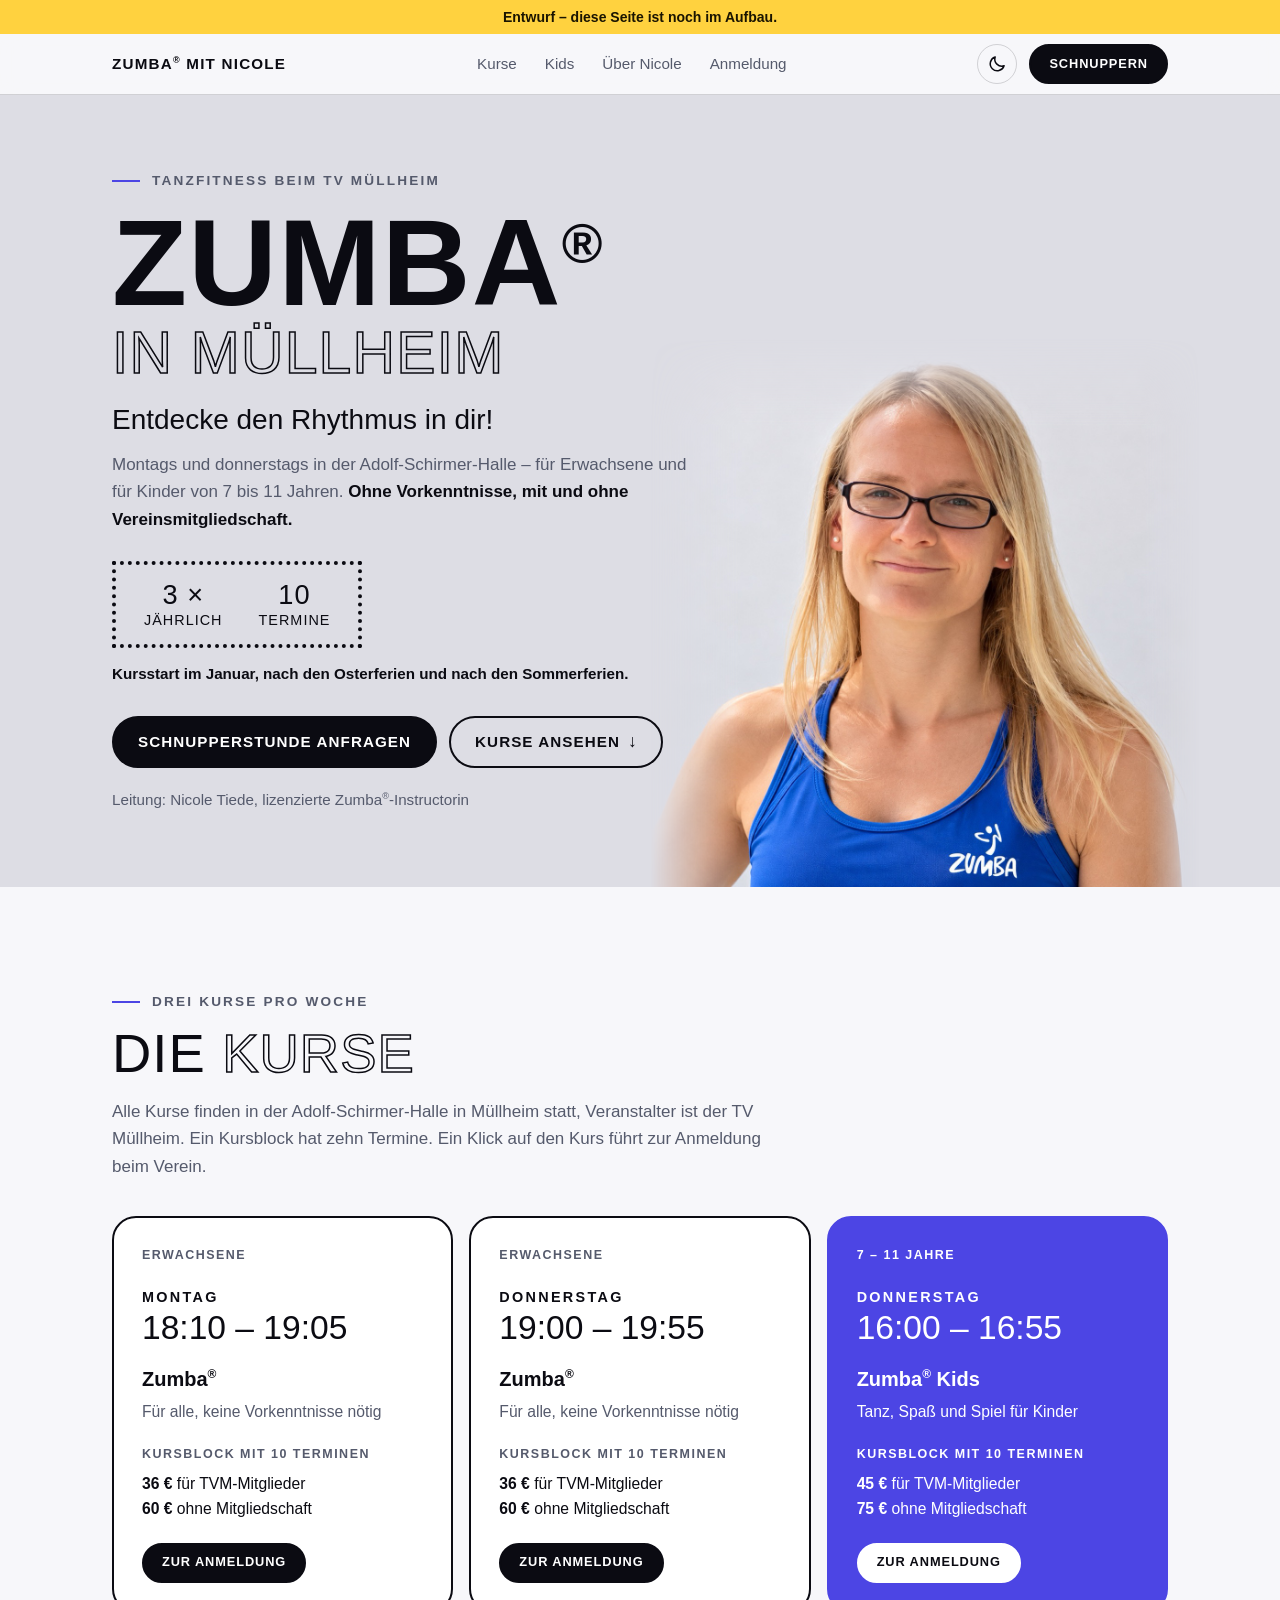
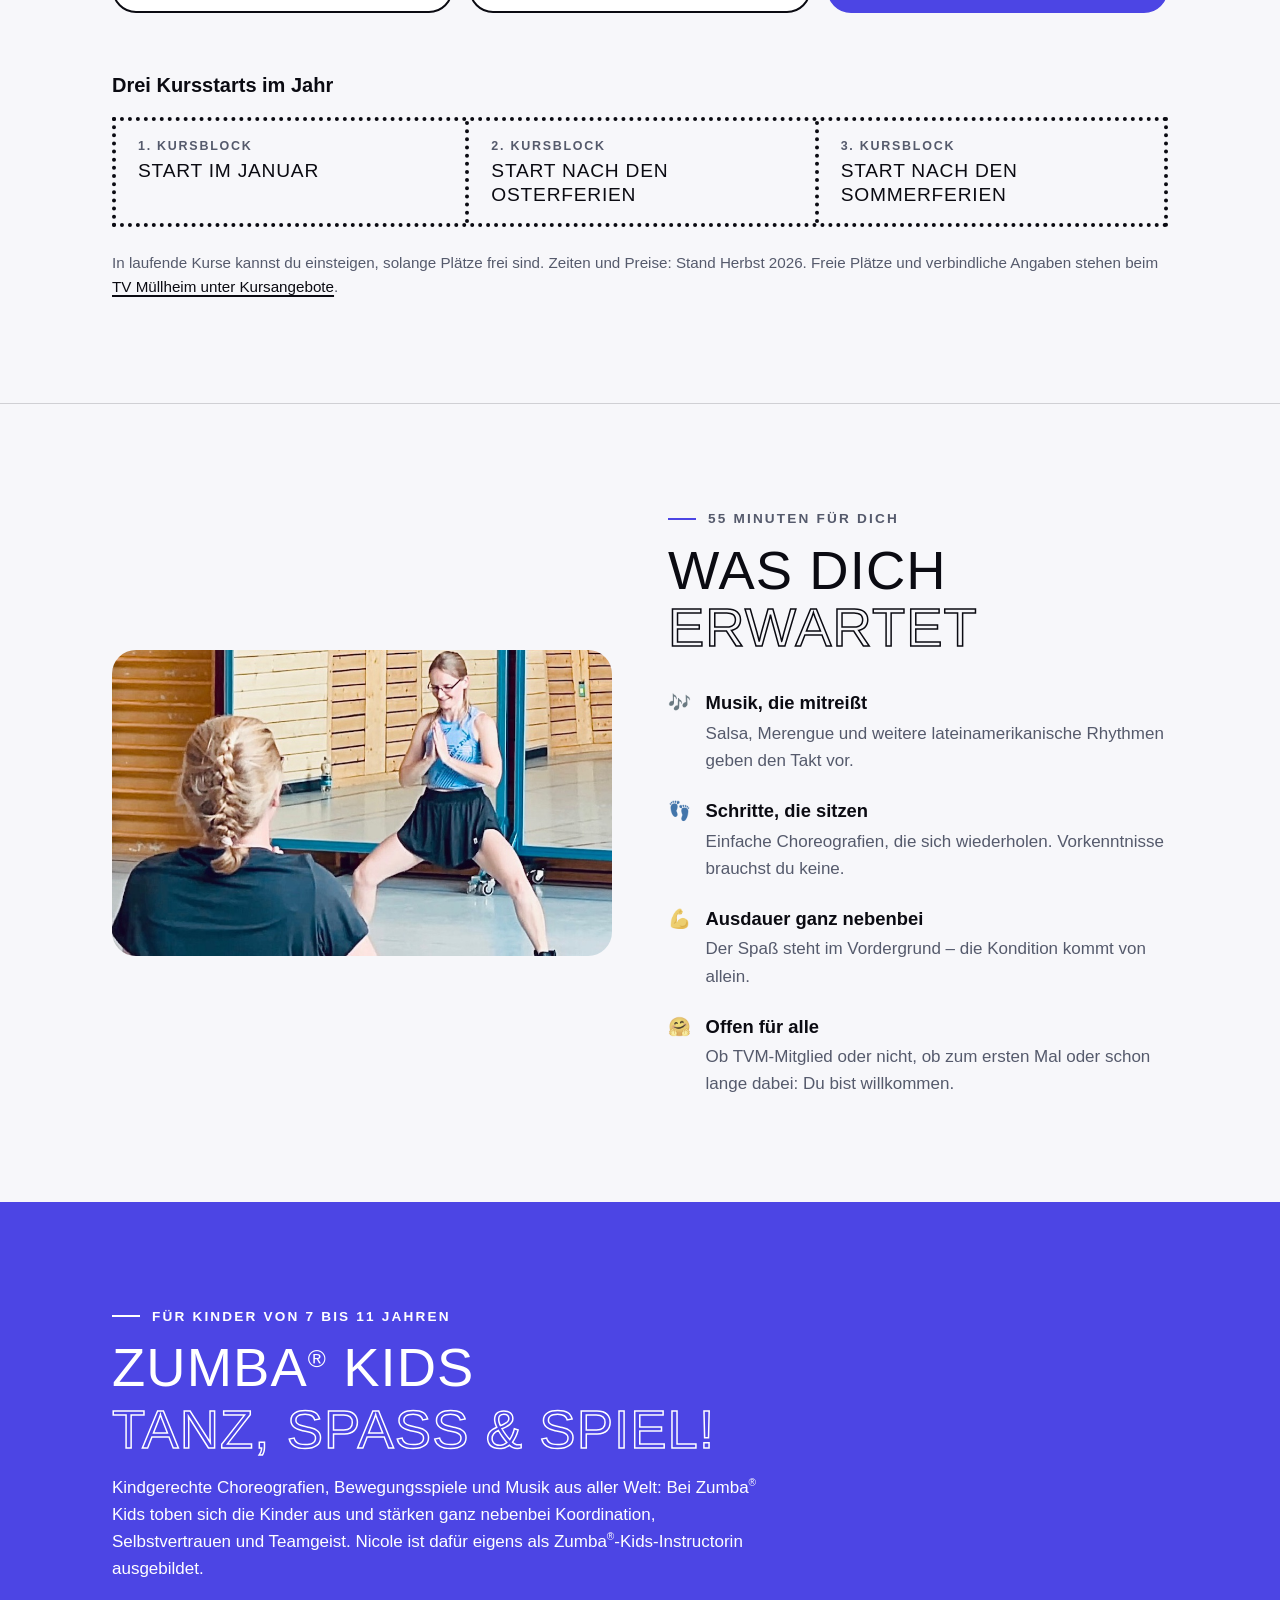
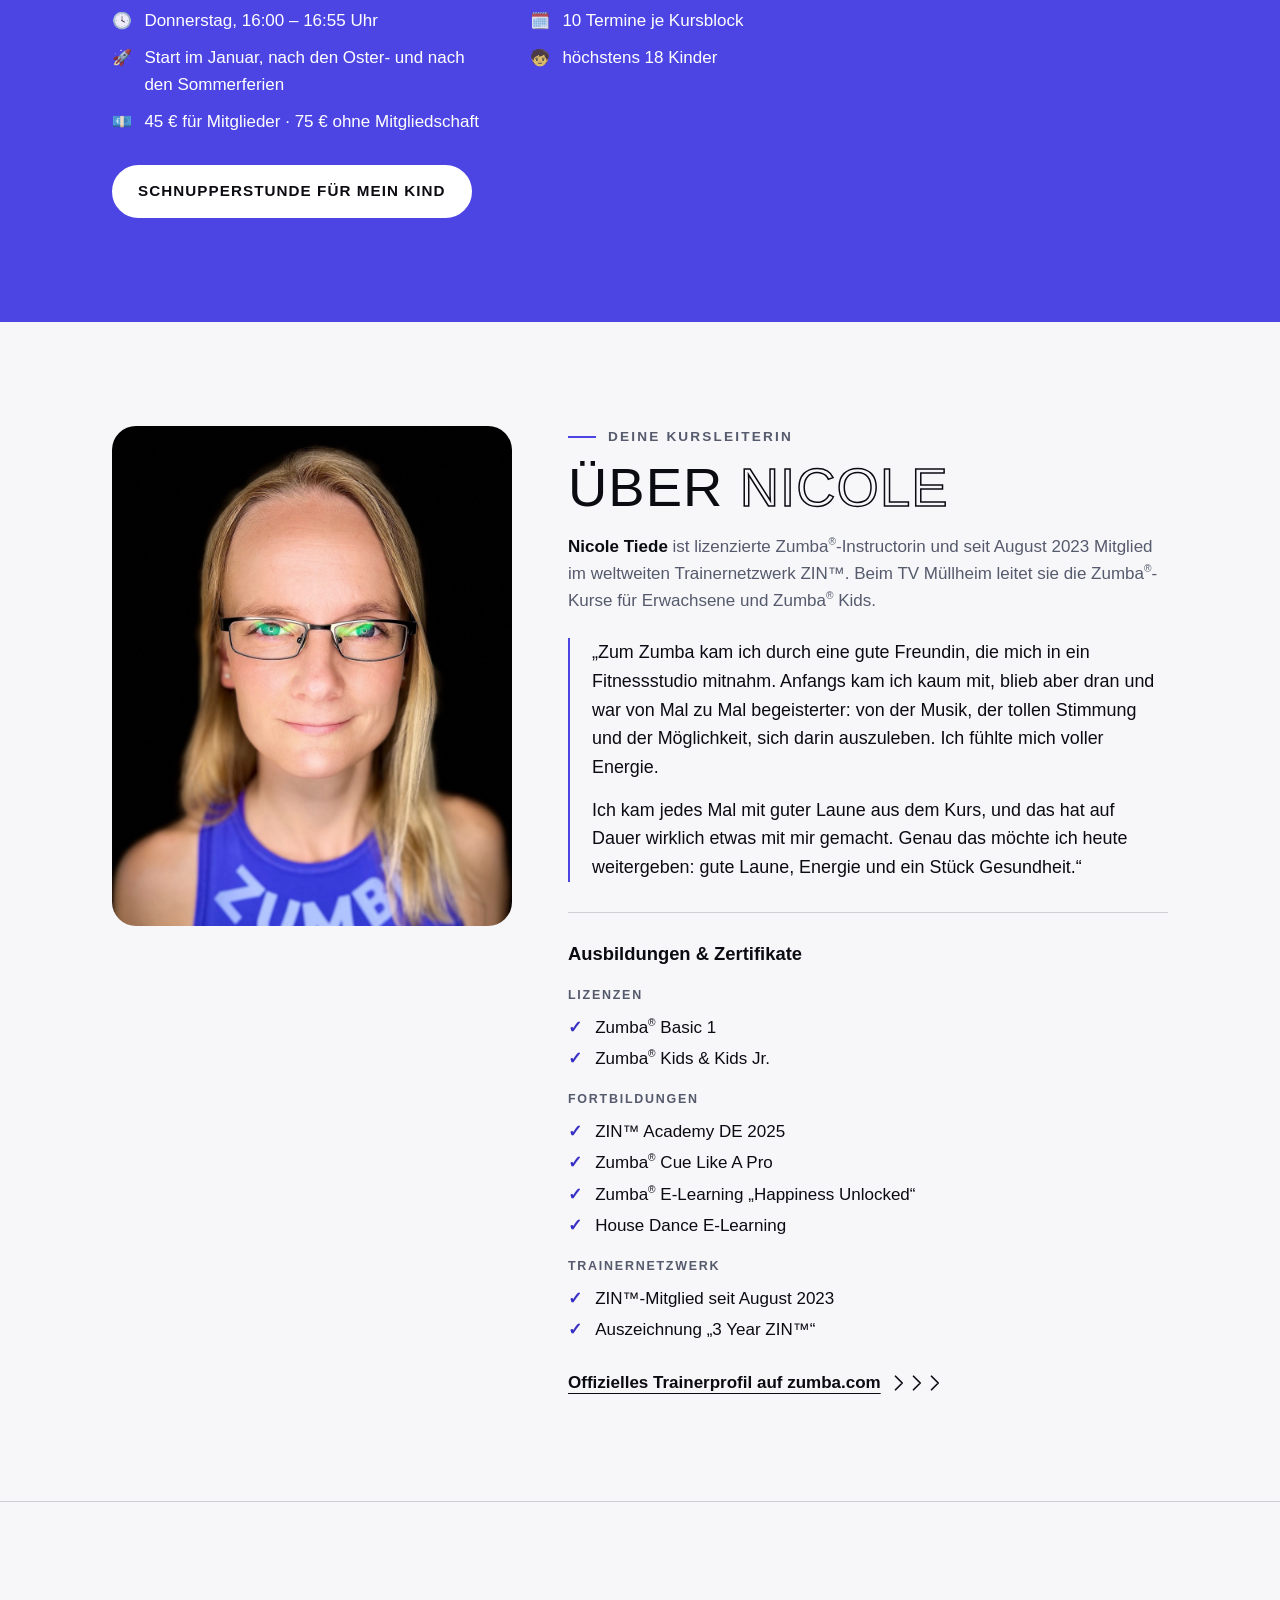
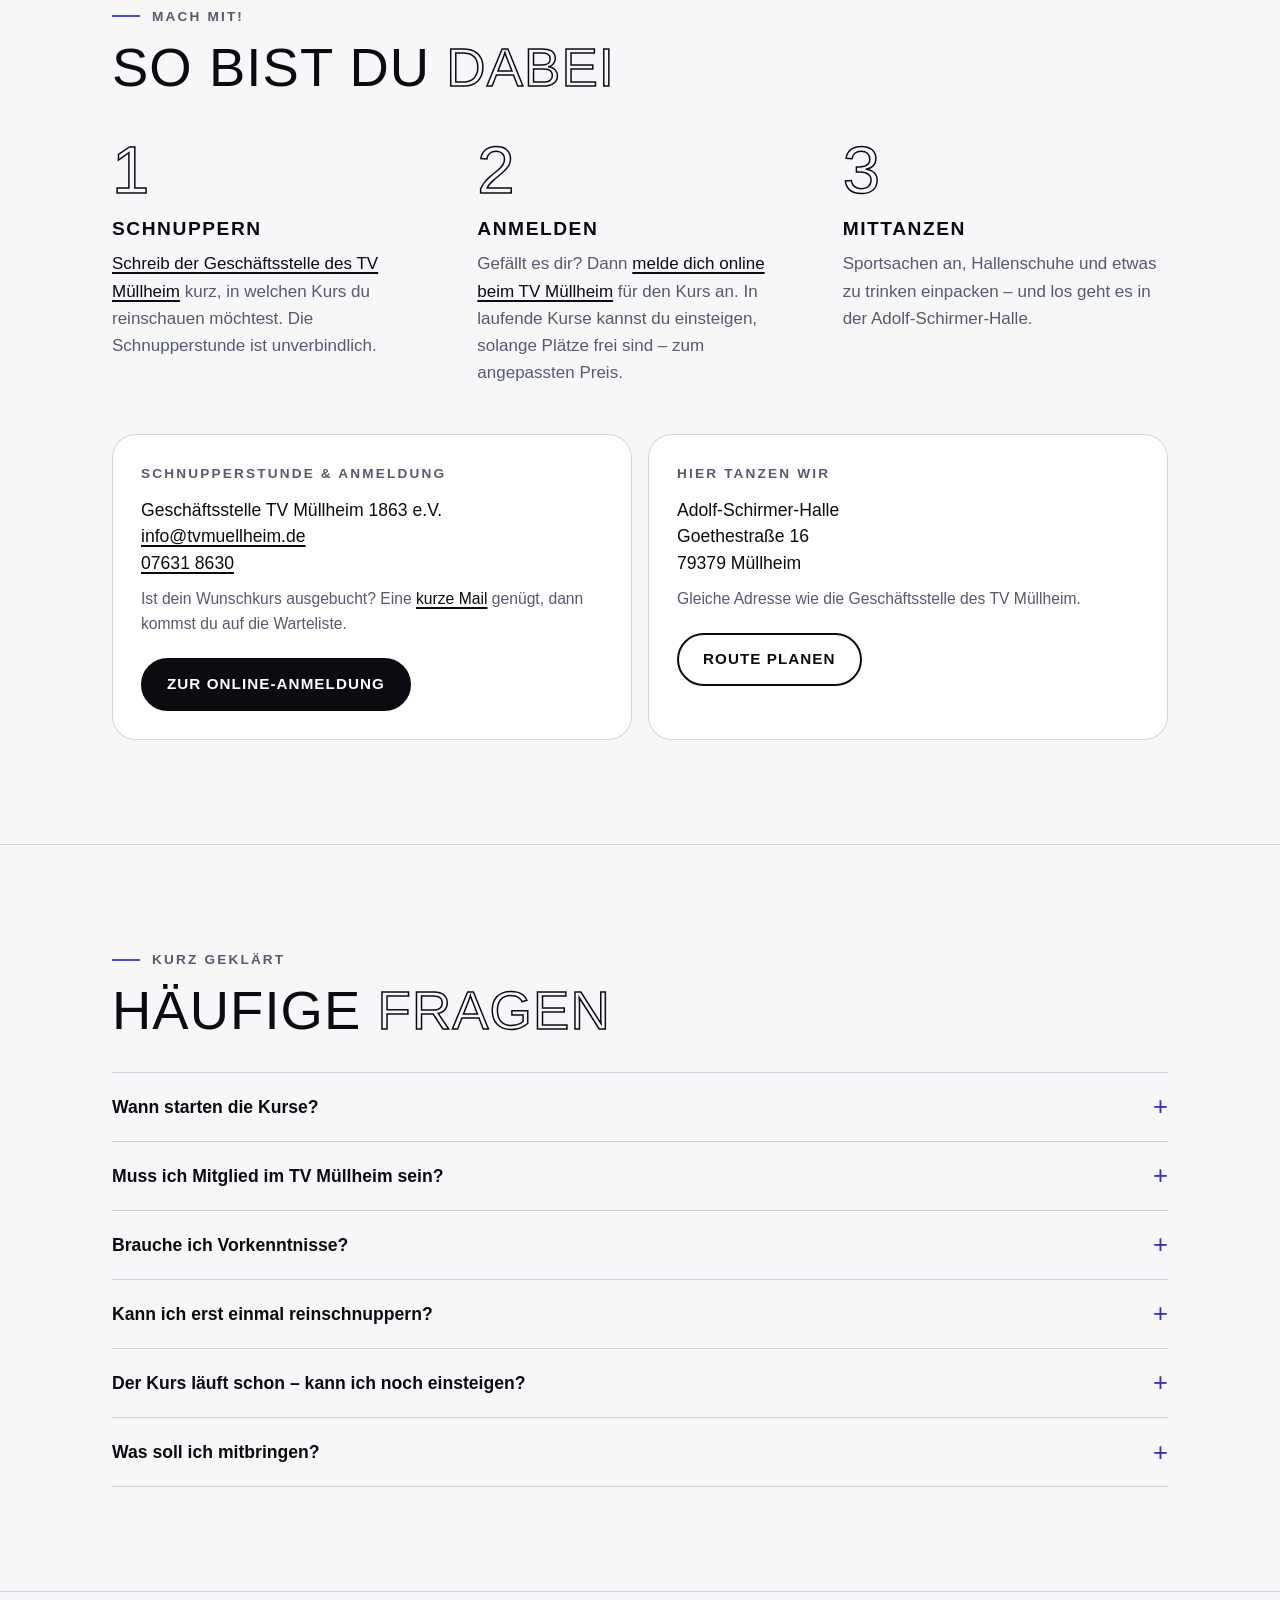
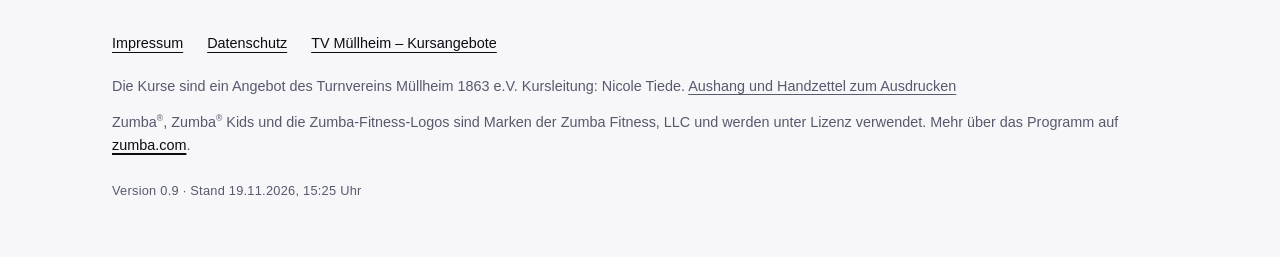
==== commit abcf8c78: "Materialseite kompakter als Tabelle, ohne überlappende Buttons - Karten durch eine Tabelle ersetzt: " ====
--- a/docs/index.html
+++ b/docs/index.html
@@ -325,7 +325,7 @@
     <p>Die Kurse sind ein Angebot des Turnvereins Müllheim 1863 e.V. Kursleitung: Nicole Tiede. <a class="quiet" href="material.html">Aushang und Handzettel zum Ausdrucken</a></p>
     <p>Zumba<sup>®</sup>, Zumba<sup>®</sup> Kids und die Zumba-Fitness-Logos sind Marken der Zumba Fitness, LLC und werden unter Lizenz verwendet. Mehr über das Programm auf <a href="https://www.zumba.com/de-DE" rel="noopener">zumba.com</a>.</p>
     <!-- Versionszeile: bei jeder Änderung der Seite Nummer und Zeit anpassen (siehe README) -->
-    <p class="version">Version 0.8 · Stand <time datetime="2026-11-19T12:47+01:00">19.11.2026, 12:47 Uhr</time></p>
+    <p class="version">Version 0.9 · Stand <time datetime="2026-11-19T15:25+01:00">19.11.2026, 15:25 Uhr</time></p>
   </div>
 </footer>
 
--- a/docs/assets/css/style.css
+++ b/docs/assets/css/style.css
@@ -1014,7 +1014,21 @@
   letter-spacing: 0.02em;
 }
 
-/* ---------- Material: Aushang, Handzettel und Foto zum Herunterladen ---------- */
+/* ---------- Material: Aushang, Handzettel und Foto als kompakte Tabelle ---------- */
+
+/* Nur für Vorlesegeräte sichtbar */
+.sr-only {
+  position: absolute;
+  width: 1px;
+  height: 1px;
+  overflow: hidden;
+  clip: rect(0 0 0 0);
+  white-space: nowrap;
+}
+
+.section.material {
+  padding: 48px 0 56px;
+}
 
 .material .page-title {
   margin-top: 12px;
@@ -1030,120 +1044,154 @@
 }
 
 .downloads {
-  display: grid;
-  gap: 16px;
-  margin-top: 36px;
-}
-
-.download {
-  display: flex;
-  flex-direction: column;
-  min-width: 0;
+  width: 100%;
+  margin-top: 32px;
+  border-collapse: collapse;
+}
+
+.downloads thead th {
+  padding: 0 16px 10px 0;
+  border-bottom: 1px solid var(--ink);
+  color: var(--muted);
+  font-size: 0.78rem;
+  font-weight: 600;
+  letter-spacing: 0.12em;
+  text-align: left;
+  text-transform: uppercase;
+}
+
+.downloads tbody tr {
+  border-bottom: 1px solid var(--line);
+}
+
+.downloads td,
+.downloads tbody th {
+  padding: 18px 16px 18px 0;
+  font-weight: 400;
+  text-align: left;
+  vertical-align: middle;
+}
+
+/* Vorschaubilder in festen Maßen – keine prozentualen Höhen, damit jede Engine gleich rechnet */
+.thumb {
+  width: 120px;
+}
+
+.thumb img {
+  display: inline-block;
+  vertical-align: middle;
+}
+
+.thumb .paper {
+  width: auto;
+  height: 96px;
   border: 1px solid var(--line);
-  border-radius: var(--radius);
-  background: var(--surface);
-  overflow: hidden;
-}
-
-/* Vorschau: Papier oder Foto auf dem Grund des Kopfbereichs, ganz sichtbar (contain) */
-.preview {
-  display: flex;
-  align-items: center;
-  justify-content: center;
-  gap: 10px;
-  aspect-ratio: 4 / 3;
-  min-height: 0; /* sonst wächst der Rahmen mit dem Bild über sein Format hinaus */
-  max-height: 420px;
-  padding: 20px;
-  background: var(--bg-hero);
-}
-
-/* width und height auto mit Höchstmaßen: das Bild behält sein Seitenverhältnis, der Rand liegt eng an */
-.preview img {
-  width: auto;
-  height: auto;
-  max-width: 100%;
-  max-height: 100%;
-  border: 1px solid var(--line);
-}
-
-.preview--pair img {
-  max-width: calc(50% - 5px);
-}
-
-.preview--photo img {
-  border: 0;
-  border-radius: 12px;
-}
-
-.download-body {
-  display: flex;
-  flex: 1;
-  flex-direction: column;
-  padding: 24px 28px 28px;
-}
-
-.download-body h2 {
-  font-size: 1.25rem;
-  font-weight: 600;
-}
-
-.download-meta {
+}
+
+.thumb .paper--a6 {
+  height: 62px;
+}
+
+.thumb .paper--a6 + .paper--a6 {
+  margin-left: 6px;
+}
+
+.thumb .photo-thumb {
+  width: 96px;
+  height: 96px;
+  border-radius: 8px;
+}
+
+.item-title {
+  display: block;
+  font-size: 1.1rem;
+  font-weight: 600;
+}
+
+.item-text {
+  display: block;
+  margin-top: 2px;
+  color: var(--muted);
+}
+
+.item-tip {
+  display: block;
   margin-top: 4px;
   color: var(--muted);
-  font-size: 0.78rem;
-  font-weight: 600;
-  letter-spacing: 0.12em;
-  text-transform: uppercase;
-}
-
-.download-body > p:not(.download-meta):not(.credit) {
-  margin-top: 14px;
-  color: var(--muted);
-}
-
-.tips {
-  margin: 12px 0 0;
-  padding-left: 1.2em;
-  color: var(--muted);
-  font-size: 0.95rem;
-}
-
-.tips li + li {
-  margin-top: 4px;
-}
-
-.credit {
-  margin-top: 12px;
-  color: var(--muted);
   font-size: 0.9rem;
 }
 
-/* Buttons stehen unten und nebeneinander auf einer Linie, auch bei unterschiedlich langen Texten */
-.download-action {
-  align-self: flex-start;
-  margin-top: auto;
-}
-
-.download-body > :nth-last-child(2) {
-  margin-bottom: 24px;
-}
-
-@media (min-width: 900px) {
-  .downloads {
-    grid-template-columns: repeat(3, 1fr);
-  }
-
-  .preview {
-    aspect-ratio: 4 / 5;
+.downloads .format {
+  width: 230px;
+  color: var(--muted);
+  font-size: 0.9rem;
+  font-variant-numeric: tabular-nums;
+}
+
+.downloads .action {
+  width: 1%;
+  padding-right: 0;
+  text-align: right;
+  white-space: nowrap;
+}
+
+/* Schmal: jede Zeile als kleiner Block, Vorschau links, Text, Format und Button rechts daneben */
+@media (max-width: 719px) {
+  .downloads thead {
+    display: none;
+  }
+
+  .downloads,
+  .downloads tbody {
+    display: block;
+  }
+
+  .downloads tbody tr {
+    display: grid;
+    grid-template-columns: 84px minmax(0, 1fr);
+    column-gap: 16px;
+    row-gap: 8px;
+    padding: 18px 0;
+  }
+
+  .downloads tbody tr:first-child {
+    border-top: 1px solid var(--line);
+  }
+
+  .downloads td,
+  .downloads tbody th {
+    display: block;
+    width: auto;
+    padding: 0;
+  }
+
+  .thumb {
+    grid-row: 1 / span 3;
+  }
+
+  .thumb .paper {
+    height: 84px;
+  }
+
+  .thumb .paper--a6 {
+    height: 54px;
+  }
+
+  .thumb .paper--a6 + .paper--a6 {
+    margin-left: 4px;
+  }
+
+  .thumb .photo-thumb {
+    width: 84px;
+    height: 84px;
+  }
+
+  .downloads .action {
+    text-align: left;
   }
 }
 
 @media (orientation: landscape) and (min-width: 560px) and (max-height: 520px) {
-  .preview {
-    max-height: 300px;
-  }
-
   .material .page-title {
     margin-top: 8px;
     font-size: 2.1rem;
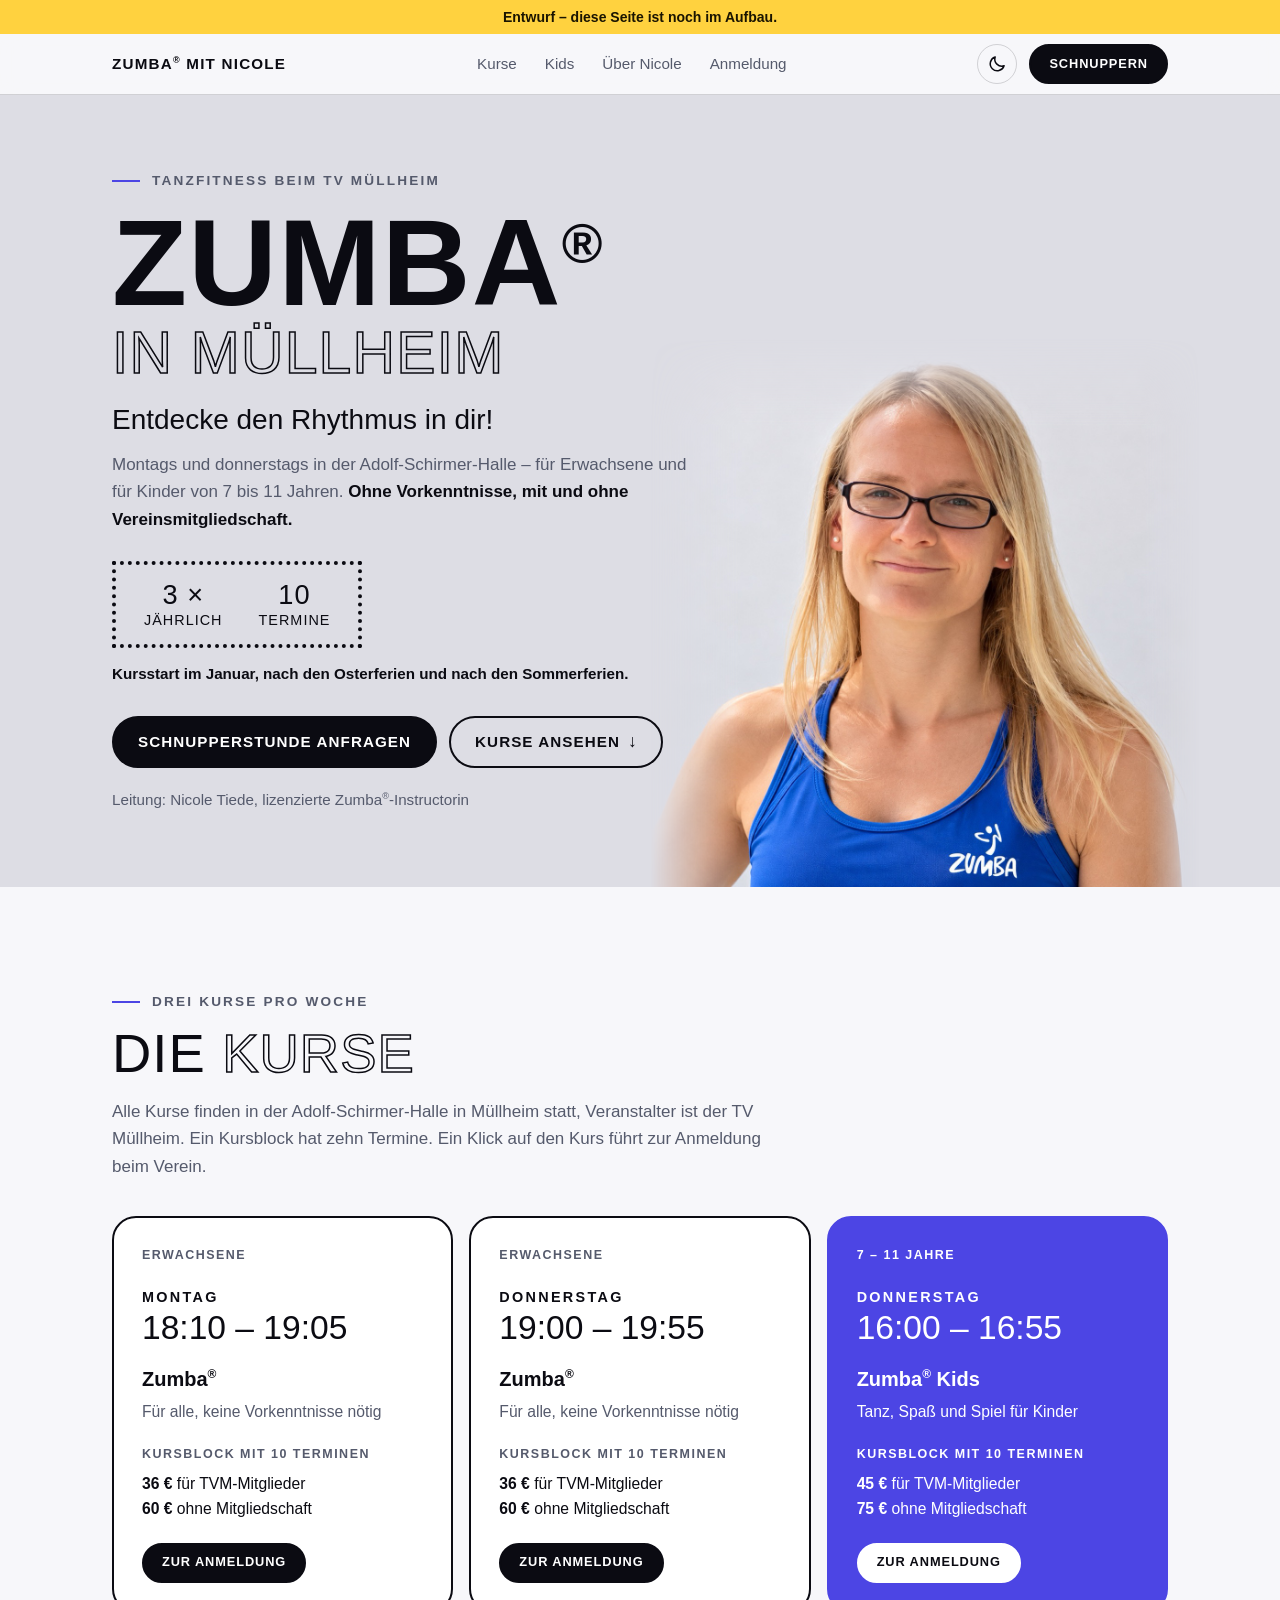
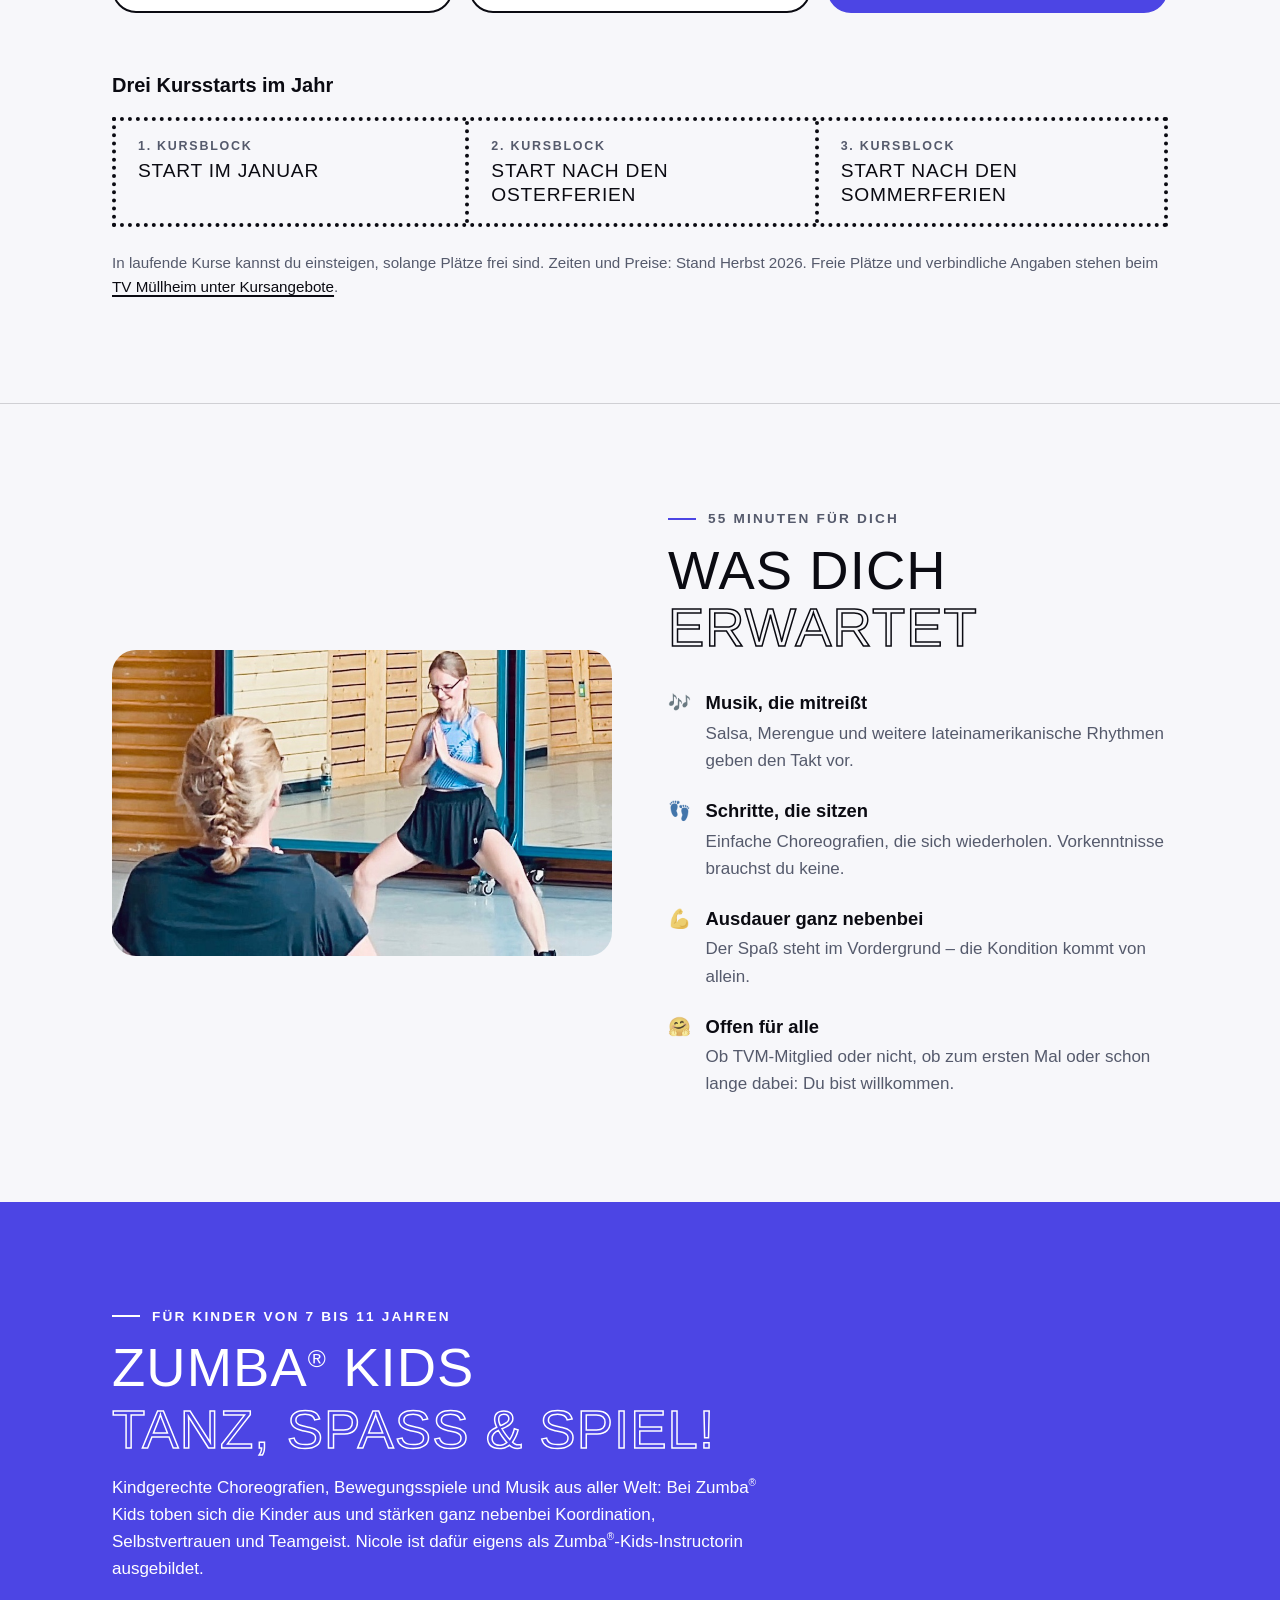
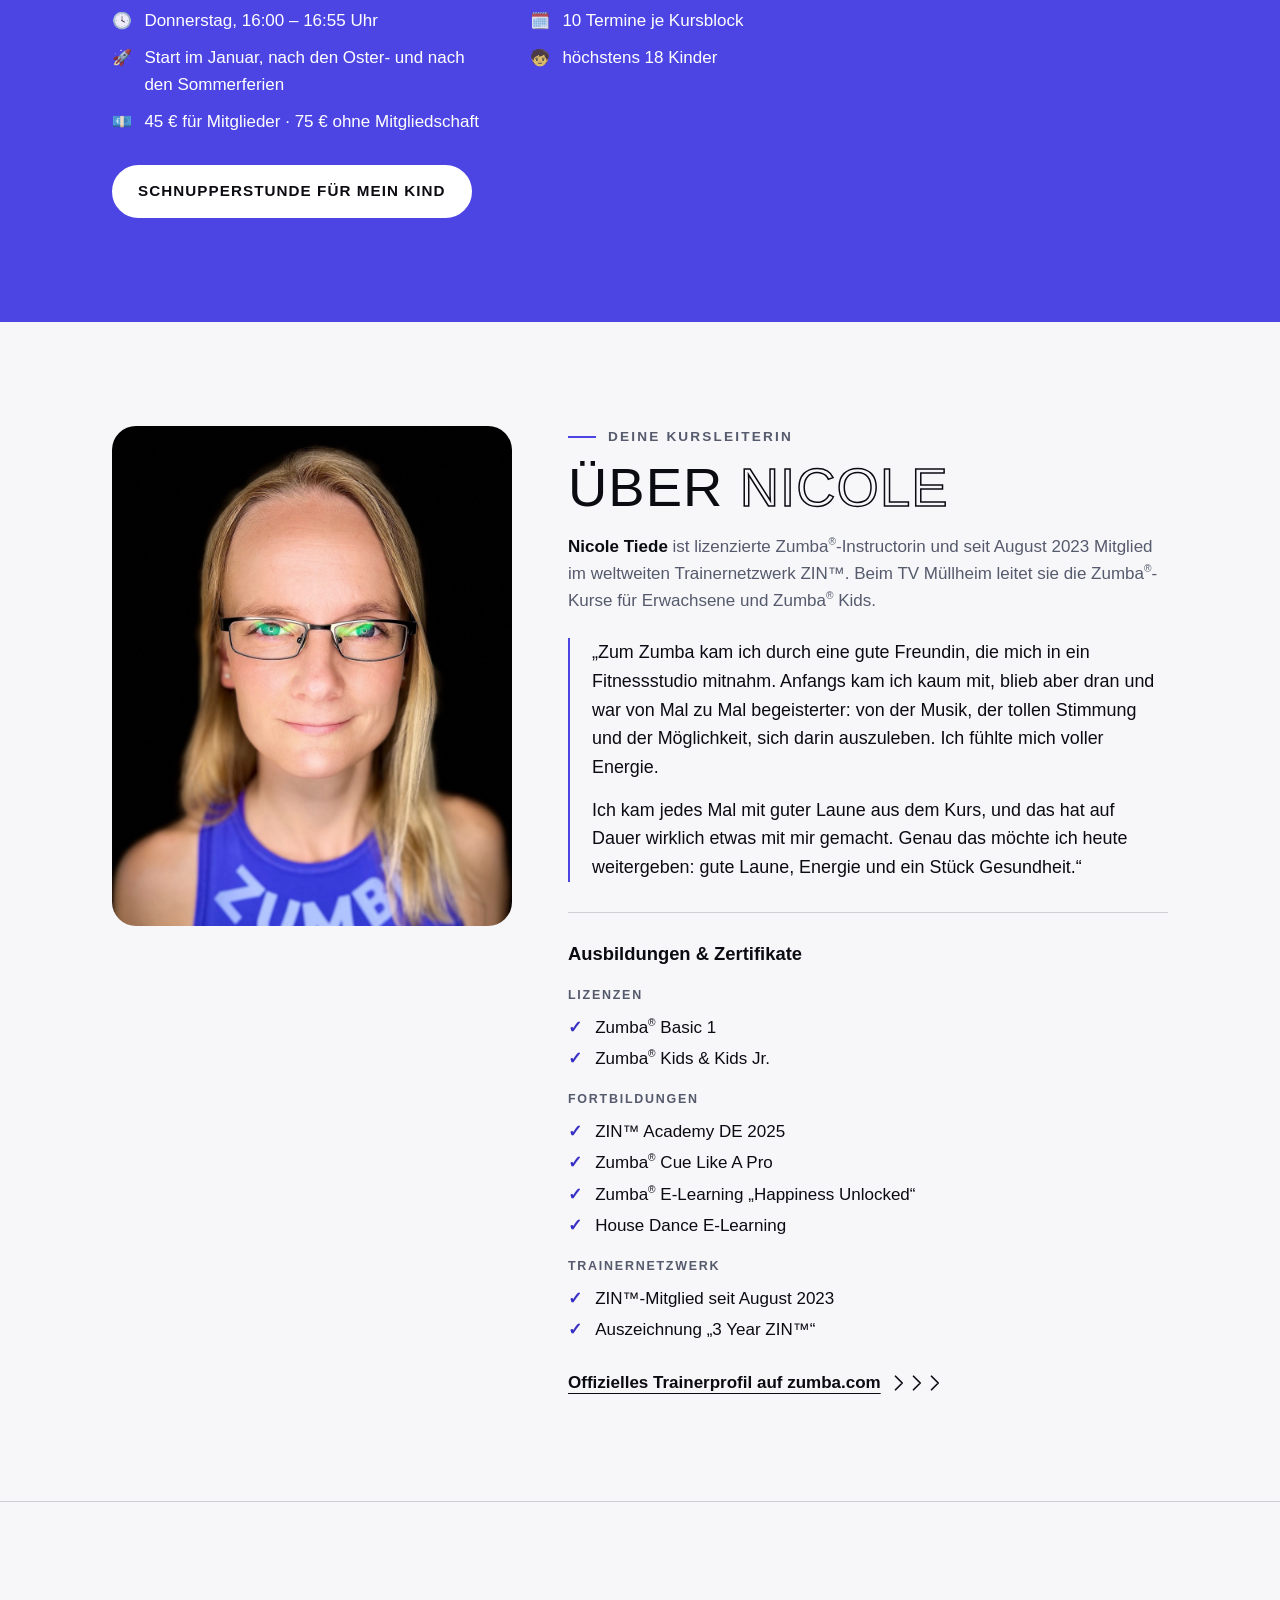
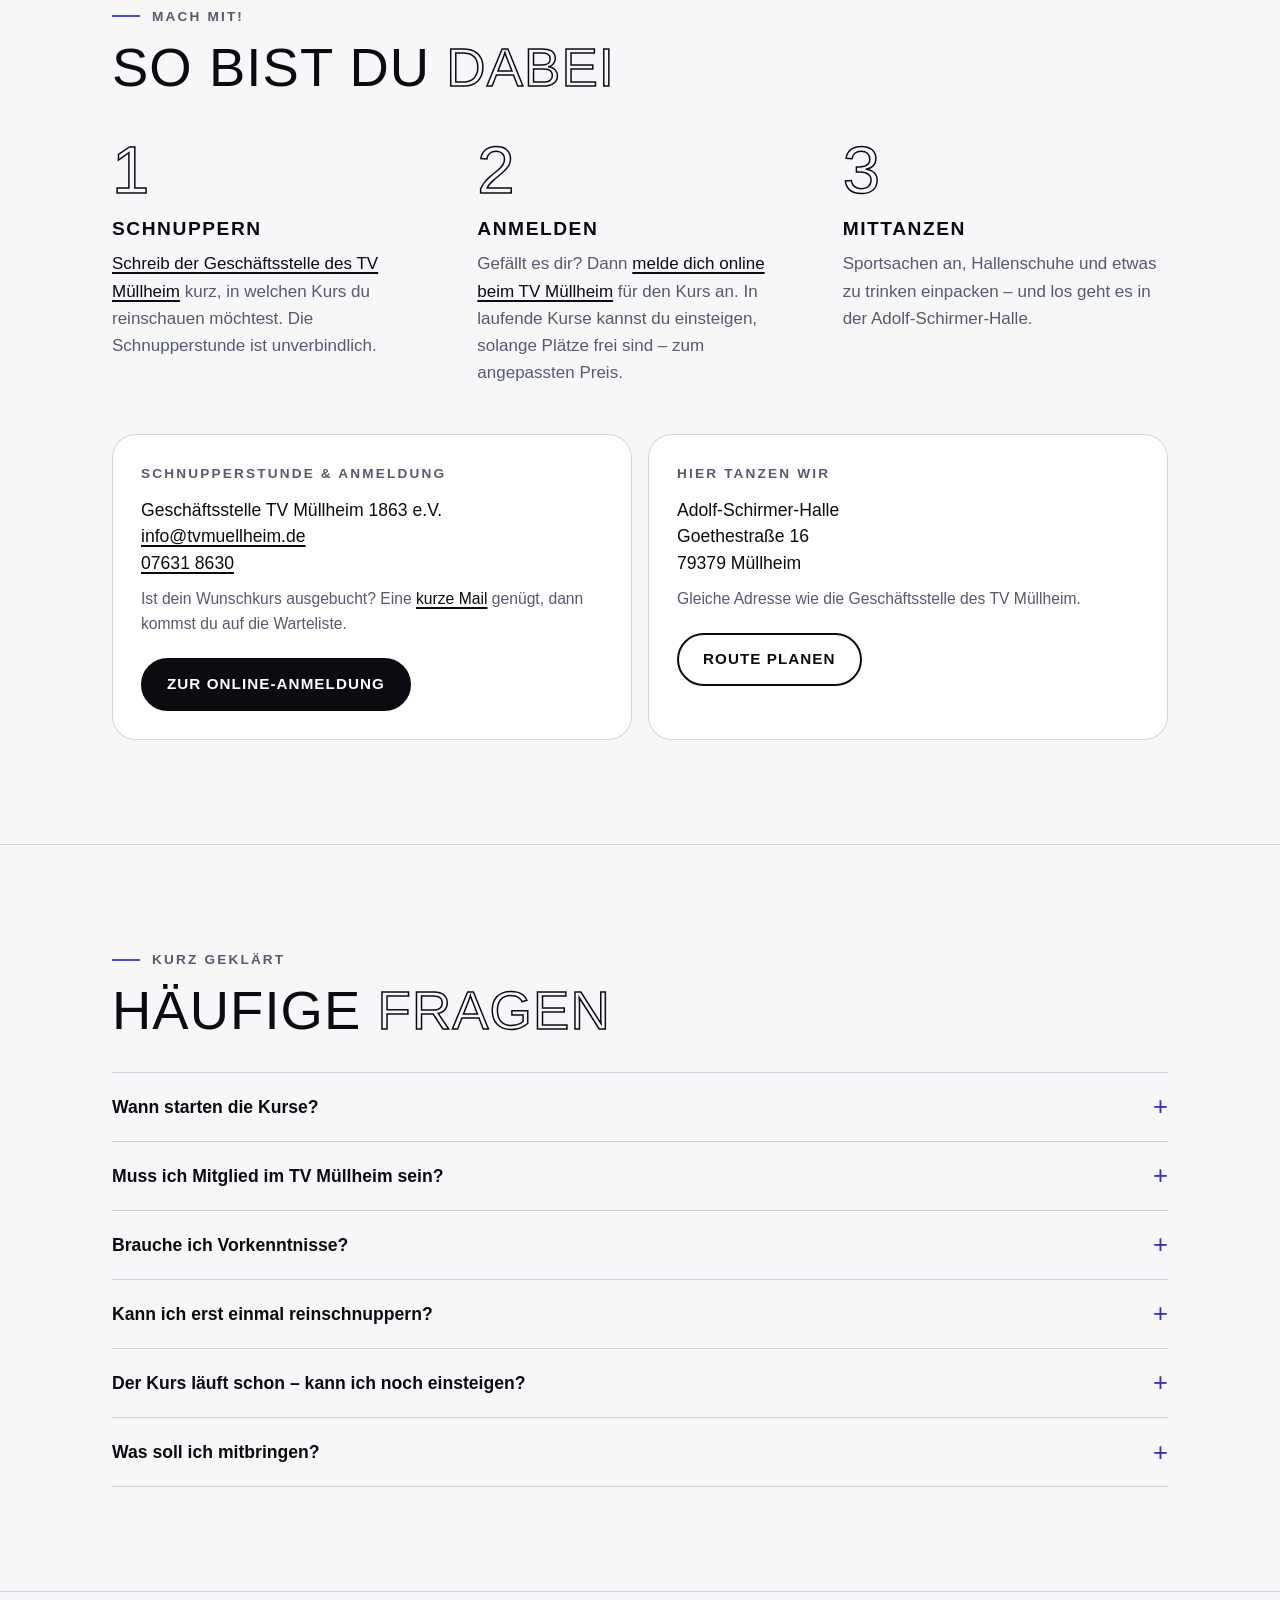
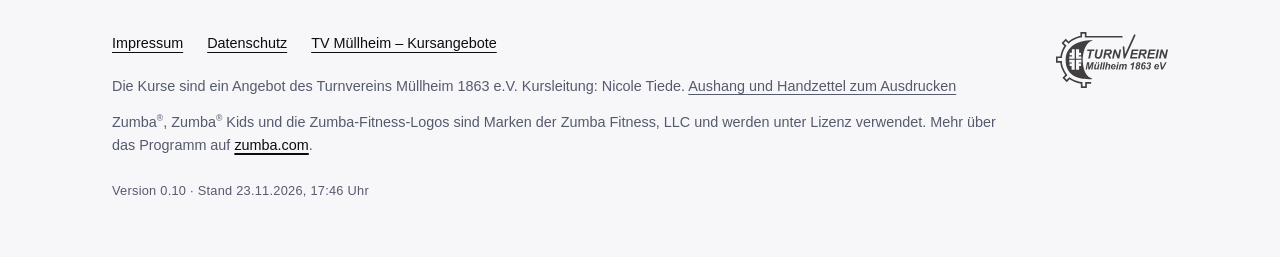
==== commit 8d6cdae6: "Vereinslogo des TV Müllheim auf Webseite, Aushang und Handzettel - Logo klein in der Fußzeile aller " ====
--- a/docs/index.html
+++ b/docs/index.html
@@ -322,10 +322,11 @@
       <a href="datenschutz.html">Datenschutz</a>
       <a href="https://www.tvmuellheim.de/kursangebote" rel="noopener">TV Müllheim – Kursangebote</a>
     </nav>
+    <a class="tvm" href="https://www.tvmuellheim.de/" rel="noopener"><img src="assets/img/tvm-logo.svg" width="1323" height="654" loading="lazy" alt="Turnverein Müllheim 1863 e.V."></a>
     <p>Die Kurse sind ein Angebot des Turnvereins Müllheim 1863 e.V. Kursleitung: Nicole Tiede. <a class="quiet" href="material.html">Aushang und Handzettel zum Ausdrucken</a></p>
     <p>Zumba<sup>®</sup>, Zumba<sup>®</sup> Kids und die Zumba-Fitness-Logos sind Marken der Zumba Fitness, LLC und werden unter Lizenz verwendet. Mehr über das Programm auf <a href="https://www.zumba.com/de-DE" rel="noopener">zumba.com</a>.</p>
     <!-- Versionszeile: bei jeder Änderung der Seite Nummer und Zeit anpassen (siehe README) -->
-    <p class="version">Version 0.9 · Stand <time datetime="2026-11-19T15:25+01:00">19.11.2026, 15:25 Uhr</time></p>
+    <p class="version">Version 0.10 · Stand <time datetime="2026-11-23T17:46+01:00">23.11.2026, 17:46 Uhr</time></p>
   </div>
 </footer>
 
--- a/docs/assets/css/style.css
+++ b/docs/assets/css/style.css
@@ -1006,6 +1006,46 @@
   color: var(--accent-ink);
 }
 
+/* Logo des Veranstalters: klein, auf dem Handy unter den Verweisen, ab 720 px rechts daneben.
+   Die Datei ist einfarbig schwarz; in der dunklen Darstellung wird sie umgekehrt. */
+.tvm {
+  display: block;
+  width: 112px;
+  margin-bottom: 20px;
+}
+
+.tvm img {
+  width: 100%;
+  opacity: 0.85;
+  transition: opacity 0.15s ease;
+}
+
+.tvm:hover img {
+  opacity: 1;
+}
+
+:root[data-theme="dark"] .tvm img {
+  filter: invert(1);
+}
+
+@media (min-width: 720px) {
+  .site-footer .wrap {
+    display: grid;
+    grid-template-columns: minmax(0, 1fr) auto;
+    column-gap: 56px;
+  }
+
+  .site-footer .wrap > * {
+    grid-column: 1;
+  }
+
+  .site-footer .wrap > .tvm {
+    grid-column: 2;
+    grid-row: 1 / span 4;
+    margin-bottom: 0;
+  }
+}
+
 /* Versionszeile: Nummer und Zeit werden in docs/index.html von Hand gepflegt */
 .site-footer .version {
   margin-top: 24px;
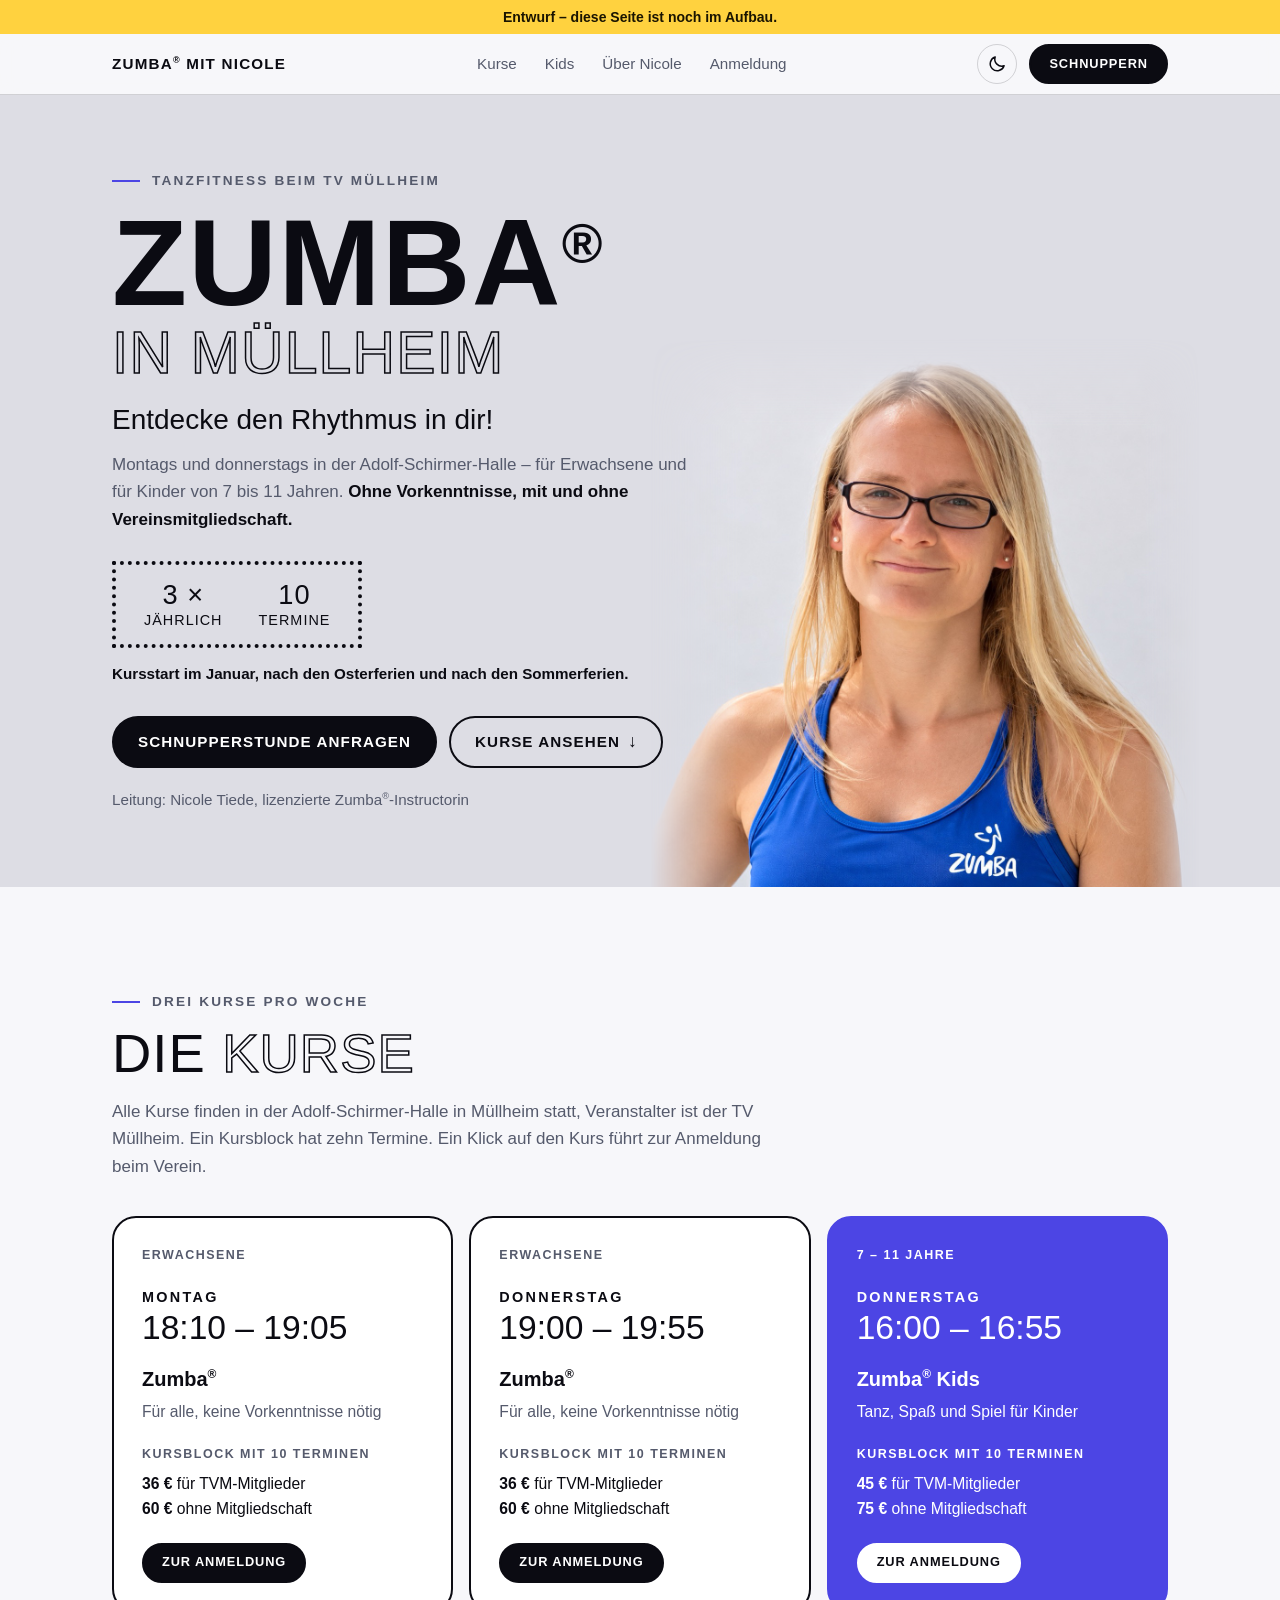
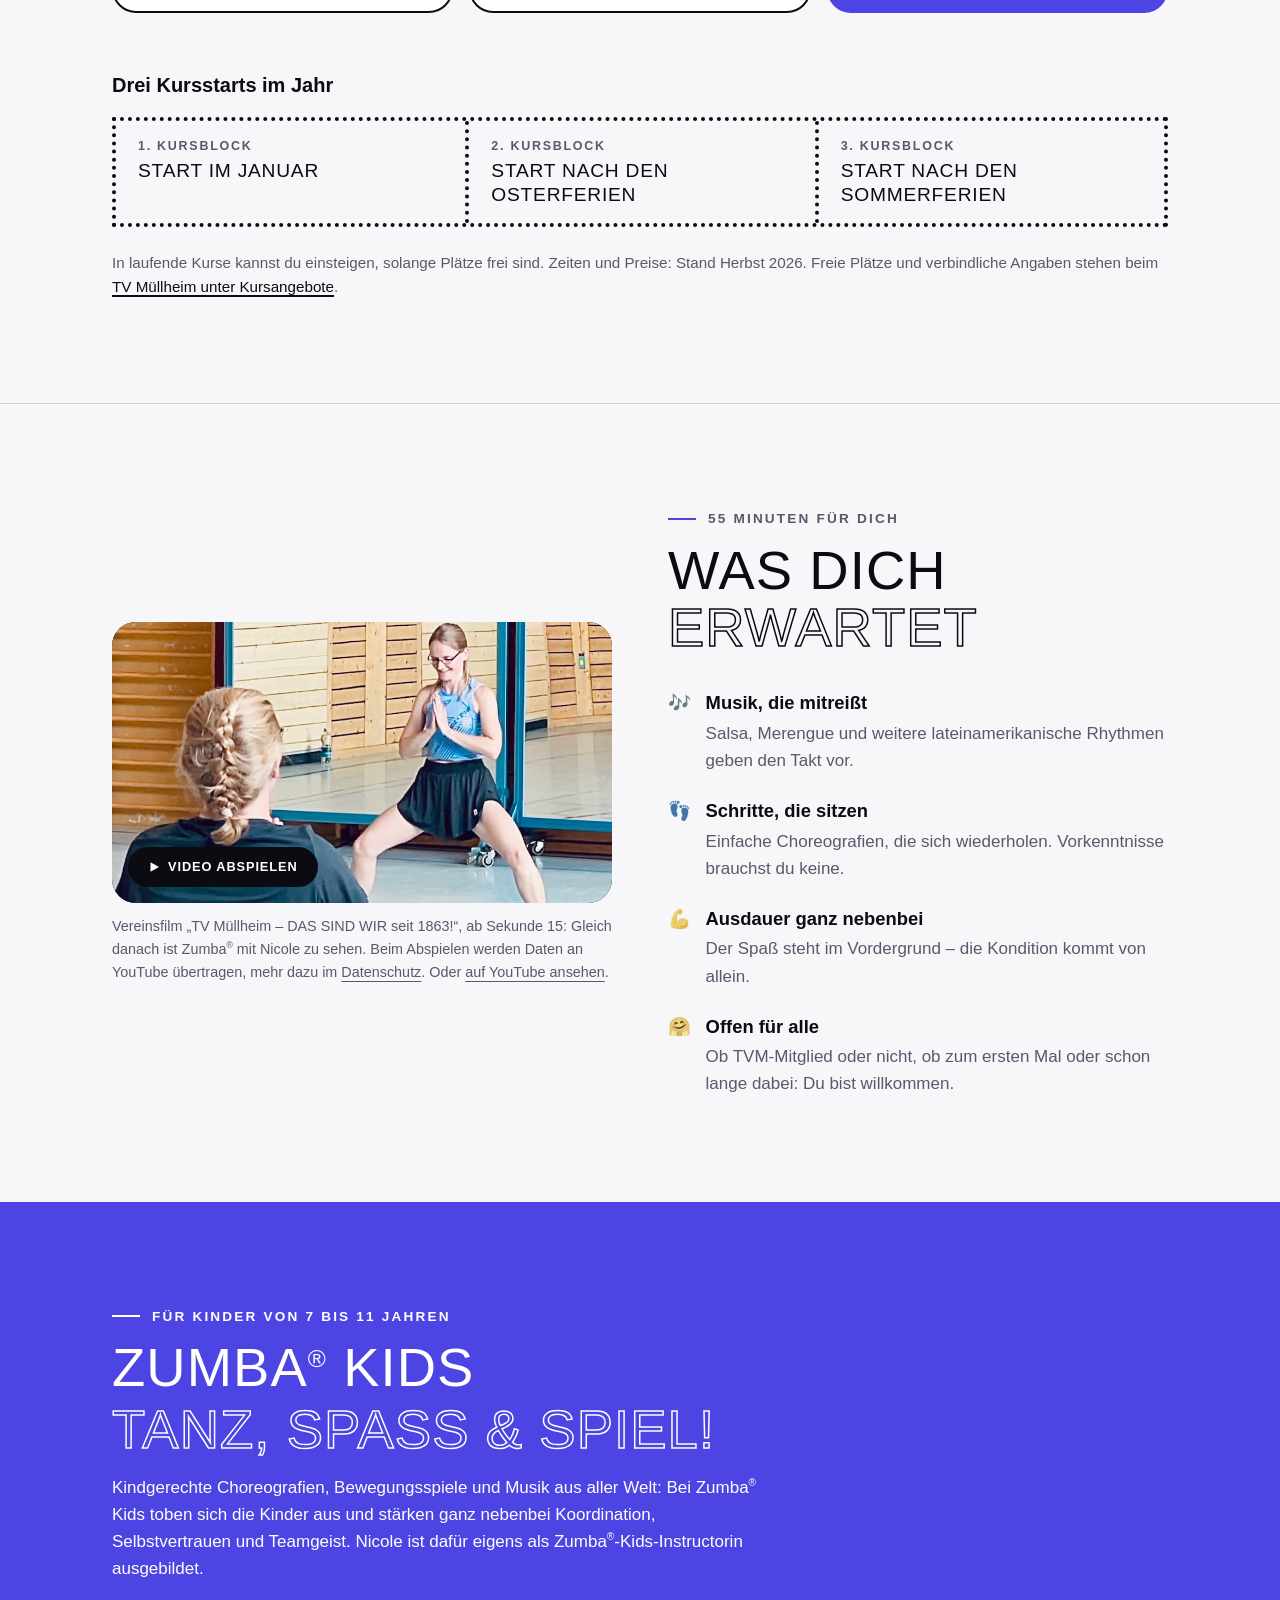
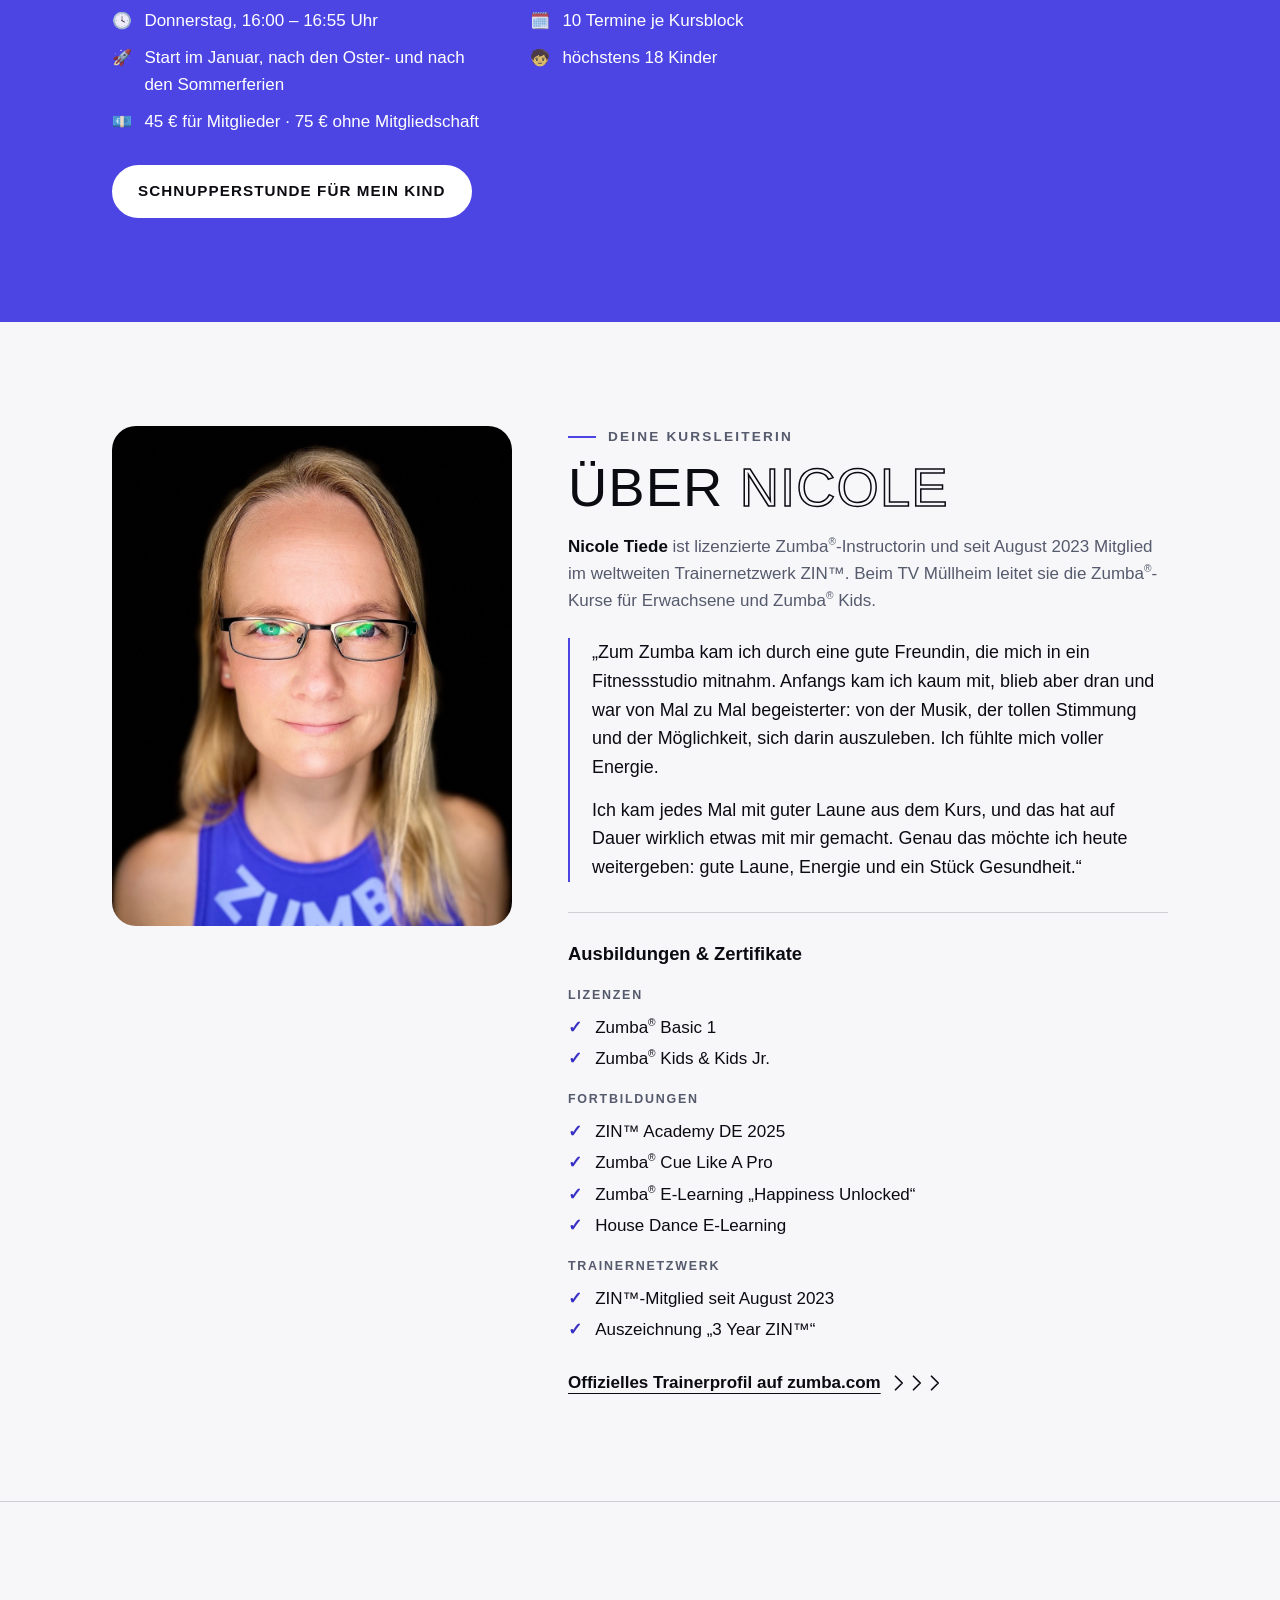
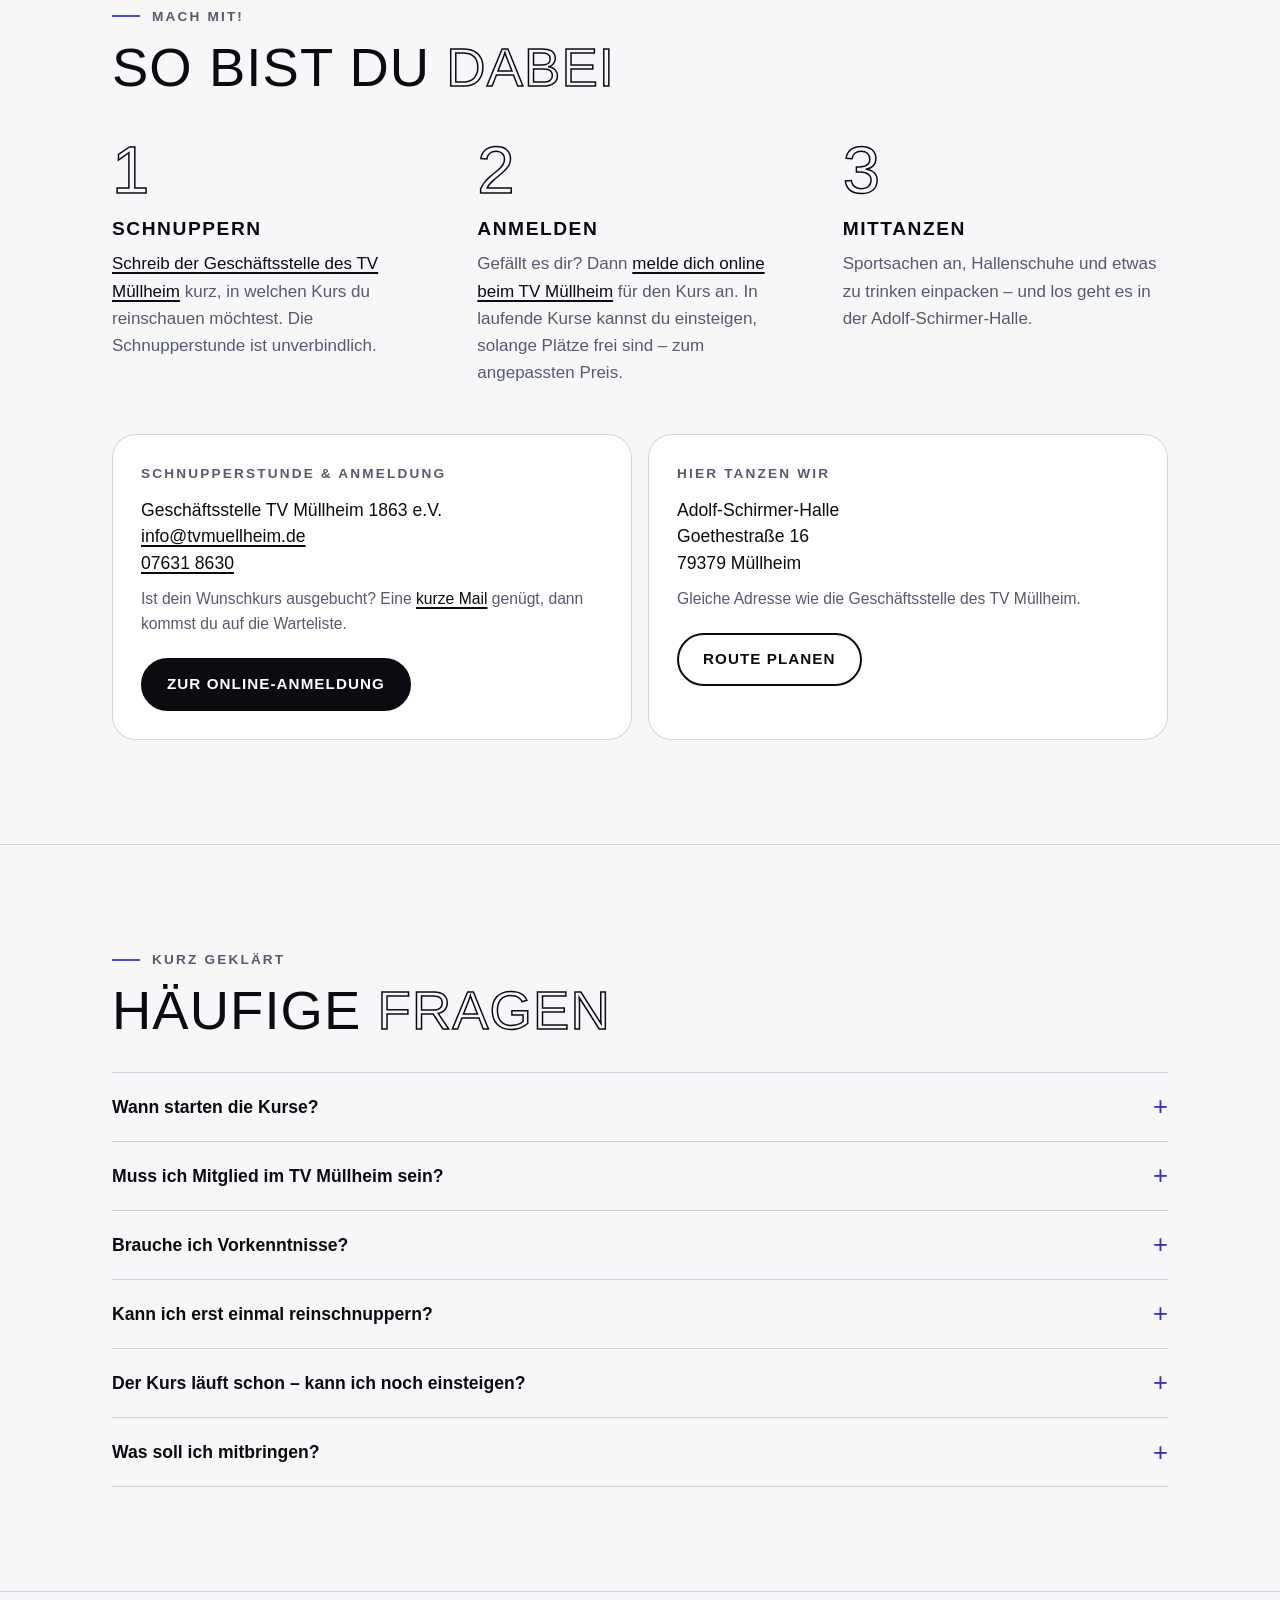
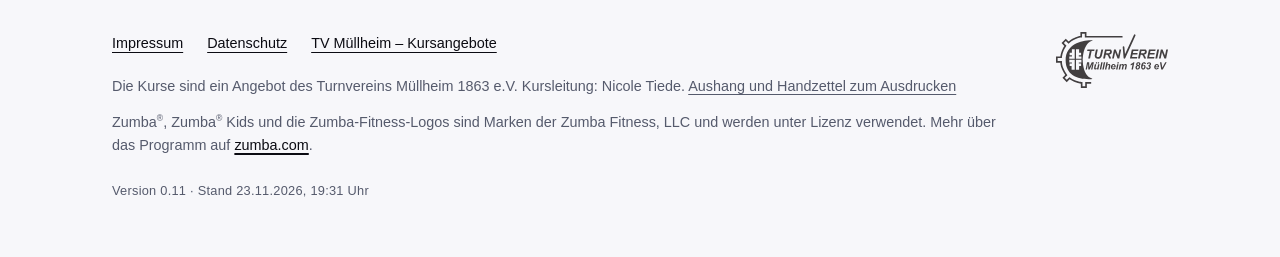
==== commit 869794cb: "Startseite: Vereinsfilm von YouTube, Start bei Sekunde 15 - Kursfoto bei „Was dich erwartet“ wird zu" ====
--- a/docs/index.html
+++ b/docs/index.html
@@ -134,7 +134,16 @@
 
   <section class="section section--line" id="erwartet">
     <div class="wrap split">
-      <img class="photo" src="assets/img/kurs-halle.jpg" width="936" height="572" loading="lazy" alt="Nicole tanzt in der Sporthalle vor der Spiegelwand, im Vordergrund eine Teilnehmerin von hinten">
+      <figure class="video">
+        <div class="video__frame">
+          <!-- YouTube wird erst beim Klick geladen (assets/js/video.js); ohne Skript führt der Link zu YouTube -->
+          <a class="video__start" href="https://www.youtube.com/watch?v=Nve5sEGCsKg&amp;t=15s" rel="noopener" data-video="Nve5sEGCsKg" data-start="15" data-title="Video: TV Müllheim – DAS SIND WIR seit 1863!" aria-label="Video abspielen: Vereinsfilm des TV Müllheim, ab Sekunde 15">
+            <img src="assets/img/kurs-halle.jpg" width="936" height="572" loading="lazy" alt="Nicole tanzt in der Sporthalle vor der Spiegelwand, im Vordergrund eine Teilnehmerin von hinten">
+            <span class="btn btn--solid btn--small video__btn"><svg viewBox="0 0 12 12" width="12" height="12" aria-hidden="true"><path d="M2.5 1.2v9.6L11 6z" fill="currentColor"/></svg>Video abspielen</span>
+          </a>
+        </div>
+        <figcaption>Vereinsfilm „TV Müllheim – DAS SIND WIR seit 1863!“, ab Sekunde 15: Gleich danach ist Zumba<sup>®</sup> mit Nicole zu sehen. Beim Abspielen werden Daten an YouTube übertragen, mehr dazu im <a href="datenschutz.html#video">Datenschutz</a>. Oder <a href="https://www.youtube.com/watch?v=Nve5sEGCsKg&amp;t=15s" rel="noopener">auf YouTube ansehen</a>.</figcaption>
+      </figure>
       <div>
         <p class="eyebrow">55 Minuten für dich</p>
         <h2>Was dich <span class="outline">erwartet</span></h2>
@@ -326,9 +335,10 @@
     <p>Die Kurse sind ein Angebot des Turnvereins Müllheim 1863 e.V. Kursleitung: Nicole Tiede. <a class="quiet" href="material.html">Aushang und Handzettel zum Ausdrucken</a></p>
     <p>Zumba<sup>®</sup>, Zumba<sup>®</sup> Kids und die Zumba-Fitness-Logos sind Marken der Zumba Fitness, LLC und werden unter Lizenz verwendet. Mehr über das Programm auf <a href="https://www.zumba.com/de-DE" rel="noopener">zumba.com</a>.</p>
     <!-- Versionszeile: bei jeder Änderung der Seite Nummer und Zeit anpassen (siehe README) -->
-    <p class="version">Version 0.10 · Stand <time datetime="2026-11-23T17:46+01:00">23.11.2026, 17:46 Uhr</time></p>
+    <p class="version">Version 0.11 · Stand <time datetime="2026-11-23T19:31+01:00">23.11.2026, 19:31 Uhr</time></p>
   </div>
 </footer>
 
+<script src="assets/js/video.js"></script>
 </body>
 </html>
--- a/docs/assets/css/style.css
+++ b/docs/assets/css/style.css
@@ -658,6 +658,66 @@
   width: 100%;
 }
 
+/* Video: Startbild und Player im selben 16:9-Rahmen, damit beim Abspielen nichts springt */
+.video {
+  margin: 0;
+}
+
+.video__frame {
+  position: relative;
+  aspect-ratio: 16 / 9;
+  border-radius: var(--radius);
+  background: #000;
+  overflow: hidden;
+}
+
+.video__start {
+  position: absolute;
+  inset: 0;
+  display: block;
+}
+
+.video__start:focus-visible {
+  outline-offset: -6px;
+  border-radius: var(--radius);
+}
+
+.video__start img,
+.video__frame iframe {
+  position: absolute;
+  inset: 0;
+  width: 100%;
+  height: 100%;
+  border: 0;
+}
+
+.video__start img {
+  object-fit: cover;
+  object-position: 50% 0; /* oben anschlagen, damit Nicoles Kopf ganz zu sehen ist */
+}
+
+.video__btn {
+  position: absolute;
+  left: 16px;
+  bottom: 16px;
+}
+
+.video__start:hover .video__btn {
+  background: var(--btn-hover-bg);
+  border-color: var(--btn-hover-bg);
+  color: var(--btn-hover-fg);
+}
+
+.video figcaption {
+  margin-top: 12px;
+  color: var(--muted);
+  font-size: 0.9rem;
+}
+
+.video figcaption a {
+  text-underline-offset: 4px;
+}
+
 .photo--tall {
   aspect-ratio: 4 / 5;
   object-fit: cover;
